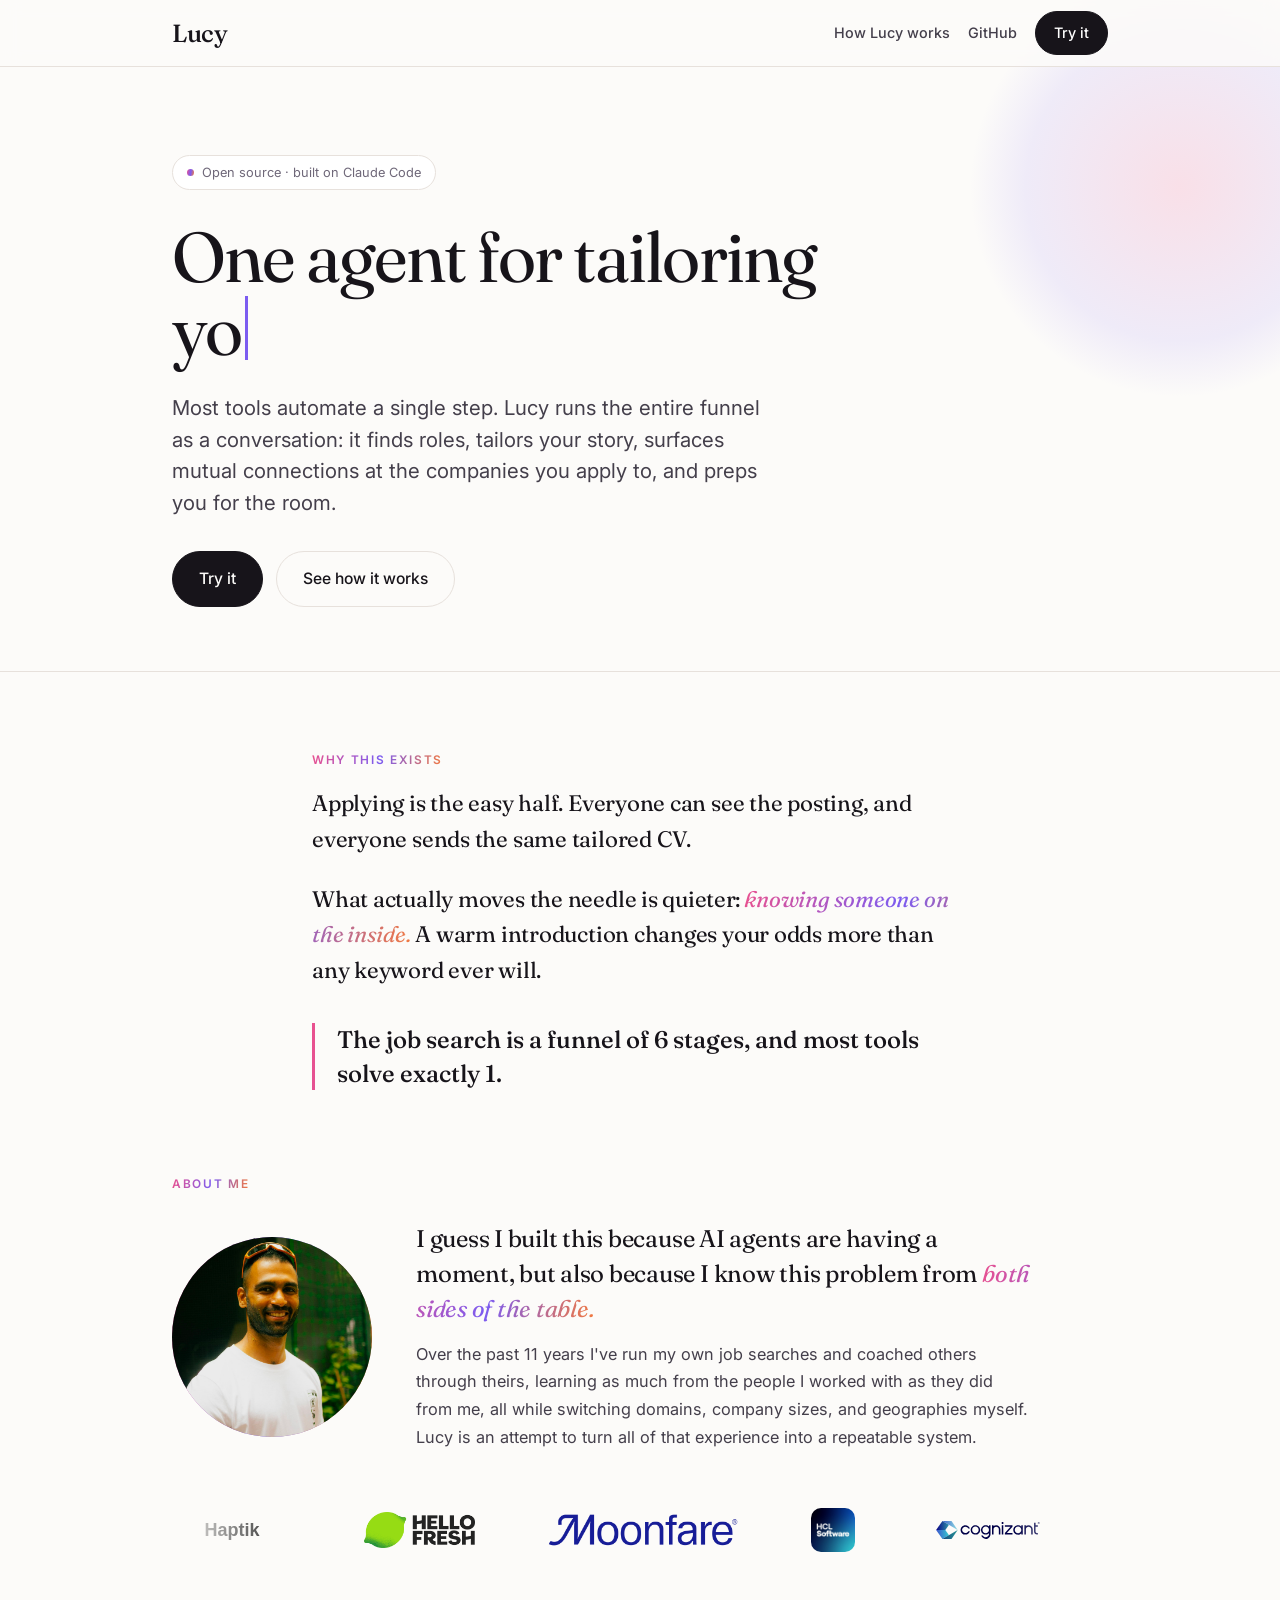
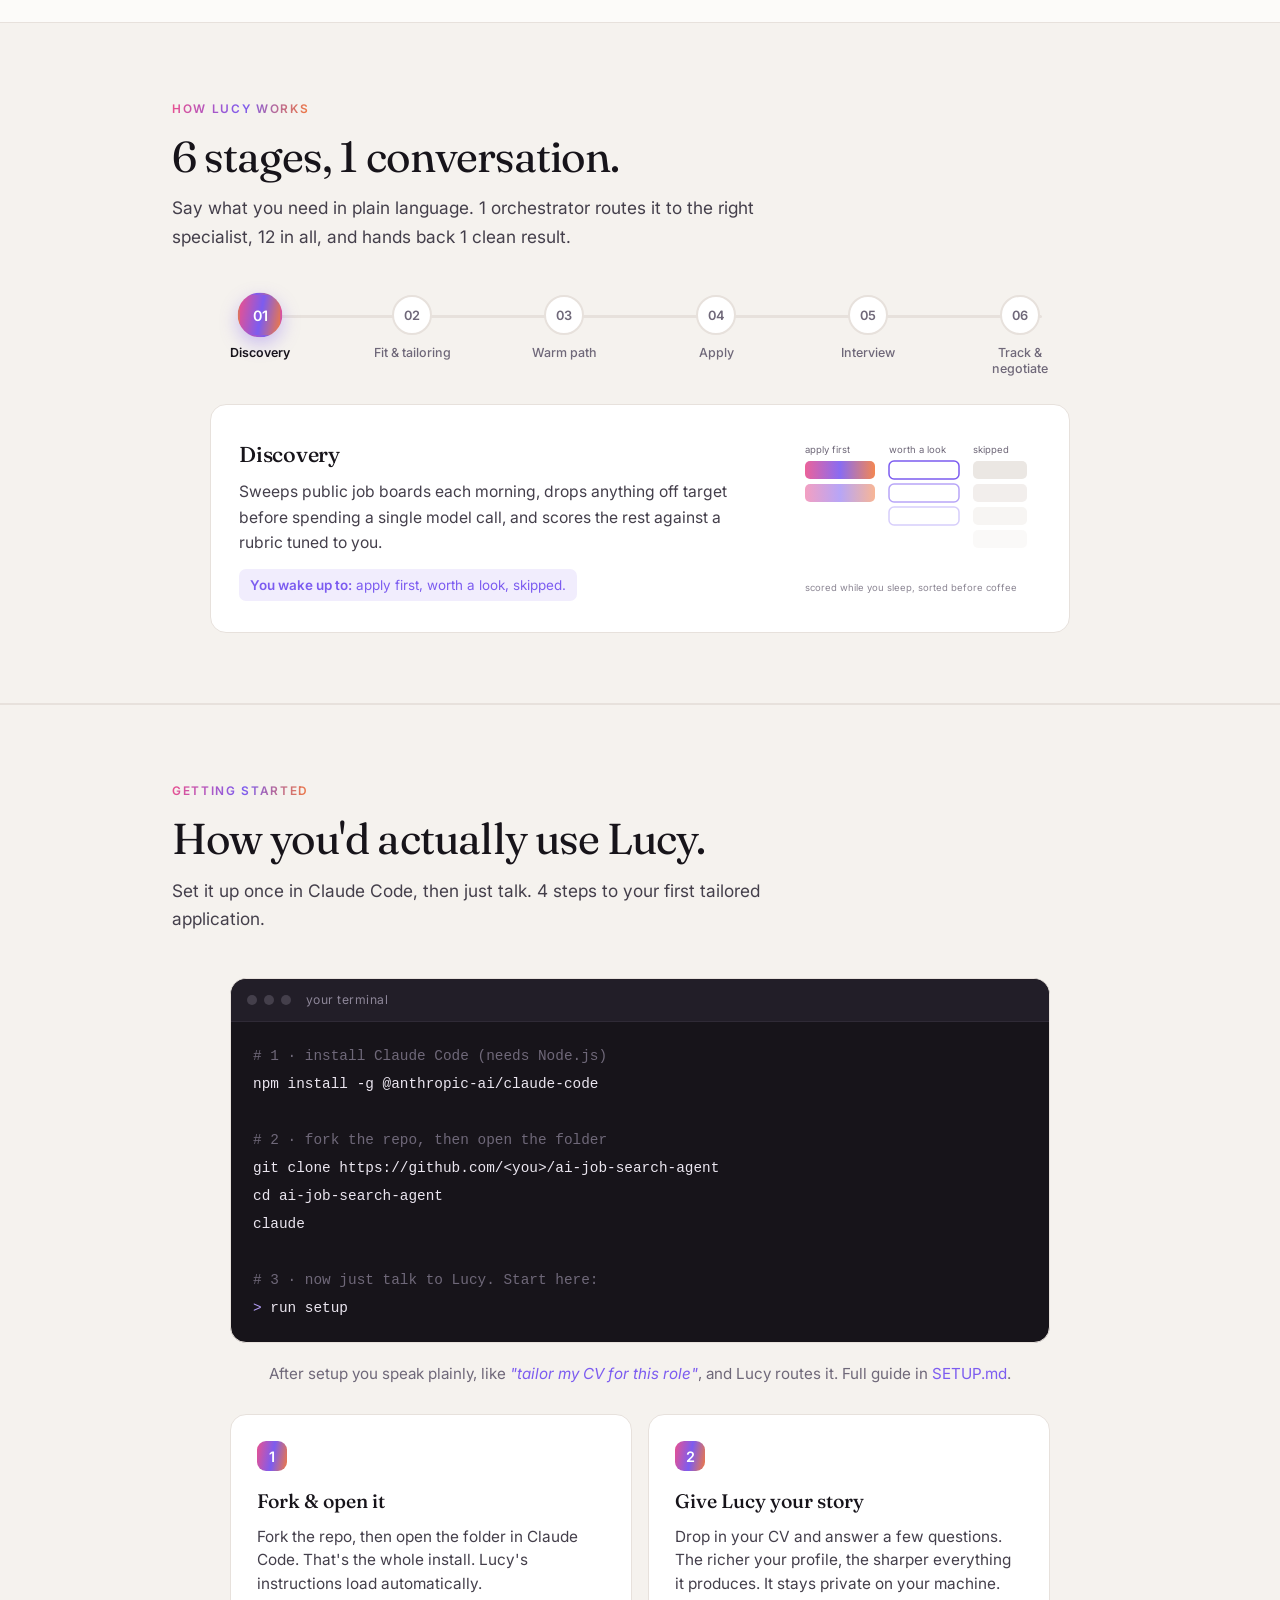
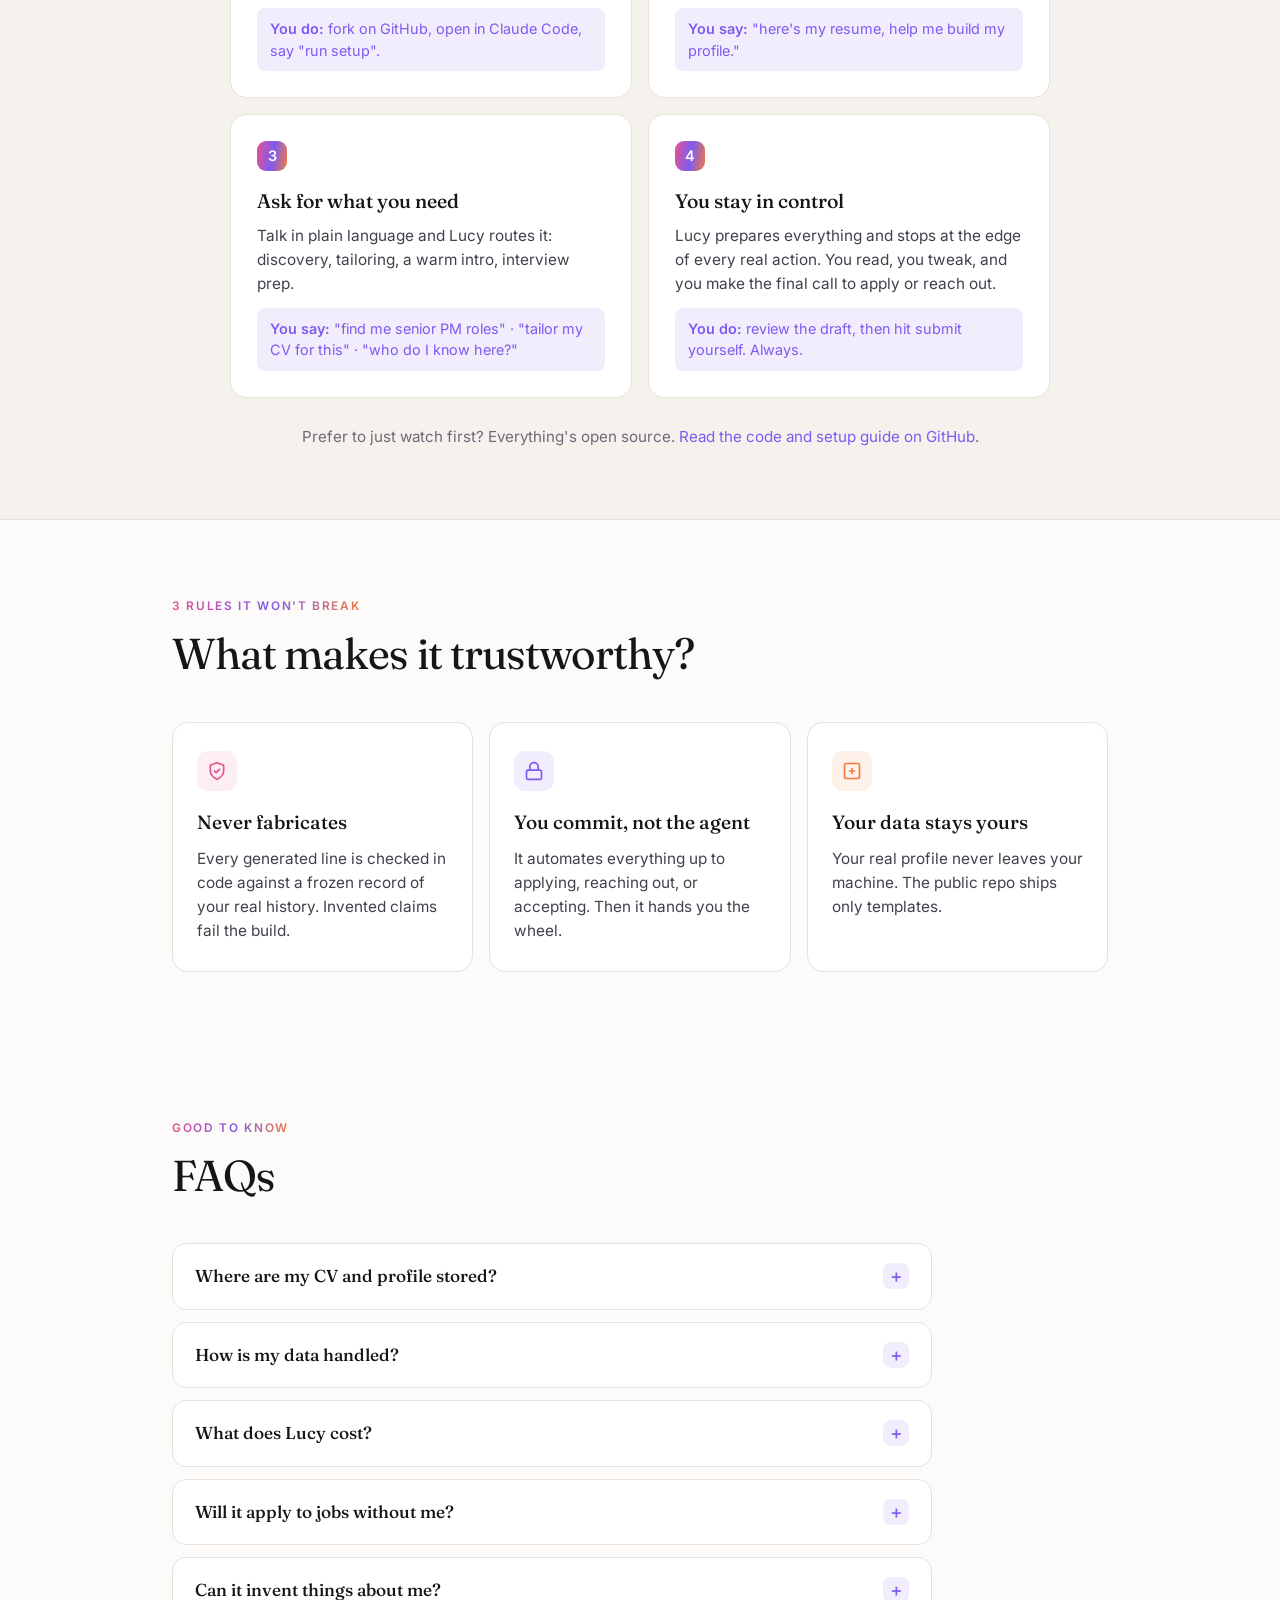
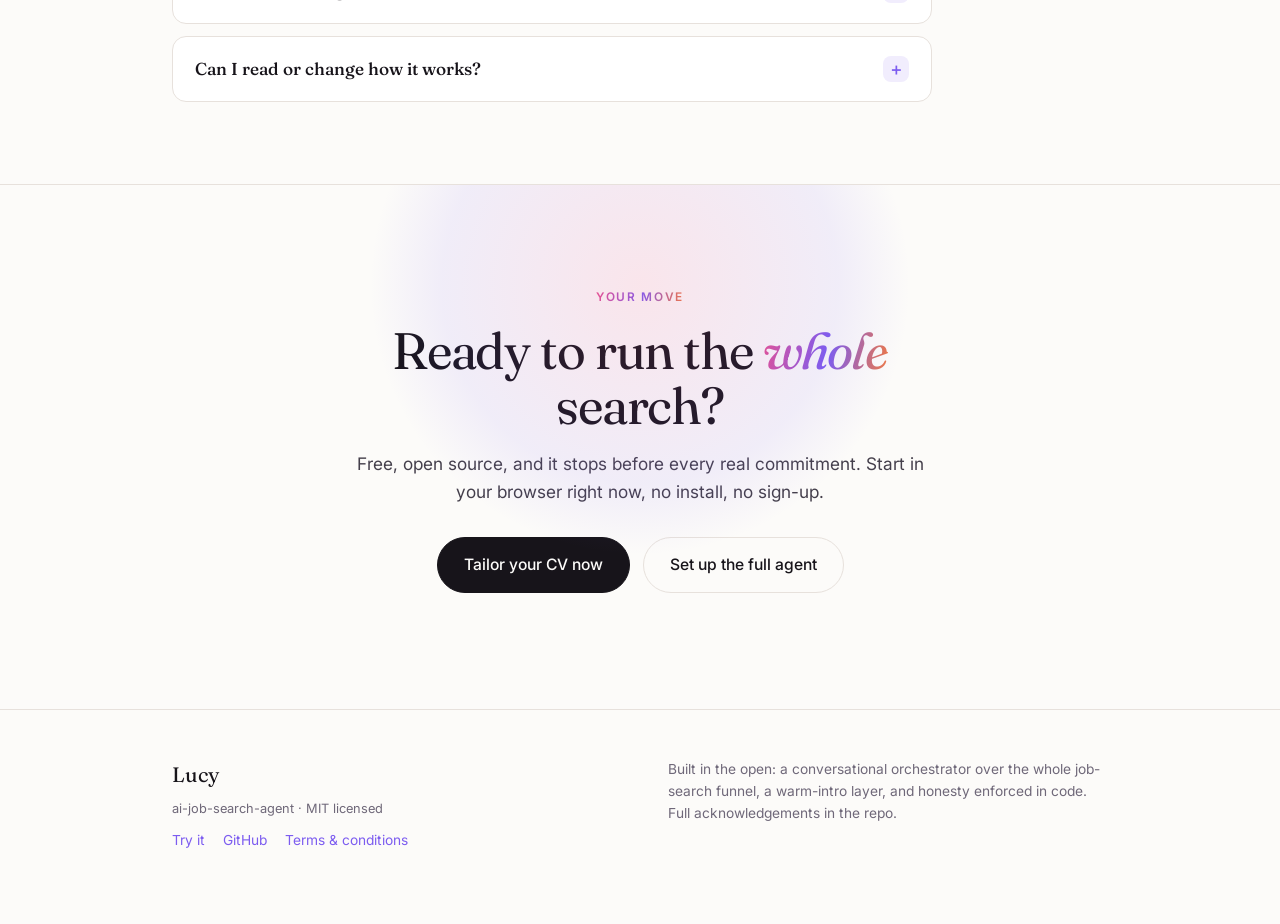
==== docs/index.html @ 9d9324e3 "landing page: stage diagrams, closing CTA, tighter copy Inspired by the numbered pictorial panels on" ====
<!DOCTYPE html>
<html lang="en">
<head>
<meta charset="UTF-8">
<meta name="viewport" content="width=device-width, initial-scale=1.0">
<title>Lucy: one agent for the whole job search</title>
<meta name="description" content="Lucy is a conversational multi-agent system that runs the entire job-search funnel: discovery, tailoring, mutual connections, interview prep. Built on Claude Code, open source.">
<meta property="og:title" content="Lucy: one agent for the whole job search">
<meta property="og:description" content="A conversational agent that runs the entire job-search funnel. Open source, built on Claude Code.">
<meta property="og:type" content="website">
<link rel="preconnect" href="https://fonts.googleapis.com">
<link rel="preconnect" href="https://fonts.gstatic.com" crossorigin>
<link href="https://fonts.googleapis.com/css2?family=Fraunces:opsz,wght@9..144,400;9..144,500&family=Inter:wght@400;500;600&display=swap" rel="stylesheet">
<style>
  :root{
    --ink:#17141a; --ink-2:#443f4b; --ink-3:#6f6879;
    --paper:#fcfbf9; --paper-2:#f5f2ee; --line:#e7e1dc;
    --pink:#e9518f; --violet:#7c5cf0; --orange:#f2793f; --sky:#4fb8e8;
    --grad:linear-gradient(100deg,#e9518f 0%,#7c5cf0 52%,#f2793f 100%);
    --violet-soft:#f1edfd; --pink-soft:#fdeef4;
    --display:'Fraunces',Georgia,serif; --sans:'Inter',system-ui,-apple-system,sans-serif;
  }
  *{box-sizing:border-box;margin:0;padding:0}
  html{scroll-behavior:smooth}
  @media (prefers-reduced-motion:reduce){html{scroll-behavior:auto}*:not(.marq-track){animation:none!important;transition:none!important}}
  body{background:var(--paper);color:var(--ink);font-family:var(--sans);
    font-size:17px;line-height:1.65;-webkit-font-smoothing:antialiased;overflow-x:hidden}
  .wrap{max-width:1000px;margin:0 auto;padding:0 32px}
  @media(max-width:640px){.wrap{padding:0 22px}body{font-size:16px}}
  a{color:var(--violet);text-decoration:none}
  a:hover{text-decoration:underline}
  .eyebrow{font-family:var(--sans);font-size:.74rem;font-weight:600;letter-spacing:.14em;
    text-transform:uppercase;background:var(--grad);-webkit-background-clip:text;
    background-clip:text;color:transparent}

  nav{position:sticky;top:0;z-index:50;background:rgba(252,251,249,.85);
    backdrop-filter:blur(10px);border-bottom:1px solid var(--line)}
  nav .wrap{display:flex;align-items:center;justify-content:space-between;height:66px}
  .logo{font-family:var(--display);font-size:1.55rem;font-weight:500;color:var(--ink);
    letter-spacing:-.015em}
  .logo:hover{text-decoration:none}
  .nav-links{display:flex;align-items:center;gap:18px}
  .nav-link{font-size:.9rem;font-weight:500;color:var(--ink-2)}
  .nav-cta{font-family:var(--sans);font-size:.9rem;font-weight:500;padding:9px 18px;
    border-radius:999px;color:#fff;background:var(--ink);border:1px solid var(--ink);transition:.15s}
  .nav-cta:hover{text-decoration:none;transform:translateY(-1px);box-shadow:0 4px 14px rgba(124,92,240,.25)}
  @media(max-width:560px){.nav-link{display:none}}

  .hero{padding:88px 0 64px;position:relative;border-bottom:1px solid var(--line)}
  @media(max-width:640px){.hero{padding:52px 0 44px}}
  .hero::before{content:'';position:absolute;top:-160px;right:-180px;width:560px;height:560px;
    border-radius:50%;pointer-events:none;
    background:radial-gradient(closest-side,rgba(233,81,143,.16),rgba(124,92,240,.10) 55%,transparent 75%)}
  .tag{display:inline-flex;align-items:center;gap:8px;font-size:.8rem;color:var(--ink-3);
    border:1px solid var(--line);border-radius:999px;padding:6px 14px;background:#fff;margin-bottom:30px}
  .tag .d{width:7px;height:7px;border-radius:50%;background:var(--grad)}
  h1{font-family:var(--display);font-weight:400;font-size:clamp(2.5rem,6.5vw,4.4rem);
    line-height:1.04;letter-spacing:-.025em;margin-bottom:24px;max-width:16ch;min-height:2.1em}
  h1 em{font-style:italic;background:var(--grad);-webkit-background-clip:text;
    background-clip:text;color:transparent}
  .tw-caret{display:inline-block;width:3px;height:.9em;background:var(--violet);
    margin-left:4px;vertical-align:-.06em;animation:twblink 1s steps(1) infinite}
  @keyframes twblink{50%{opacity:0}}
  .sub{font-size:clamp(1.05rem,2.2vw,1.28rem);color:var(--ink-2);max-width:600px;
    line-height:1.55;margin-bottom:32px}
  .row{display:flex;gap:13px;flex-wrap:wrap}
  .btn{font-family:var(--sans);font-weight:500;font-size:.98rem;padding:14px 26px;
    border-radius:999px;border:1px solid var(--ink);background:var(--ink);color:var(--paper);
    transition:.15s;display:inline-flex;align-items:center;gap:8px}
  .btn:hover{text-decoration:none;transform:translateY(-1px);box-shadow:0 6px 18px rgba(124,92,240,.28)}
  .btn.ghost{background:transparent;color:var(--ink);border-color:var(--line)}
  .btn.ghost:hover{border-color:var(--ink);box-shadow:none;transform:translateY(-1px)}

  .story{padding:72px 0 8px}
  .story .wrap{max-width:720px}
  .story p{font-size:clamp(1.15rem,2.4vw,1.4rem);line-height:1.6;color:var(--ink);
    margin-bottom:1.5rem;font-family:var(--display);font-weight:400;letter-spacing:-.01em}
  .story .turn{font-style:italic;background:var(--grad);-webkit-background-clip:text;
    background-clip:text;color:transparent}
  .pull{border-left:3px solid transparent;border-image:var(--grad) 1;padding-left:22px;margin:34px 0 0}
  .pull span{font-family:var(--display);font-size:1.5rem;line-height:1.4;color:var(--ink);font-weight:500}

  section{padding:70px 0}
  .head{max-width:640px;margin-bottom:44px}
  .head h2{font-family:var(--display);font-weight:400;font-size:clamp(1.9rem,4.2vw,2.7rem);
    letter-spacing:-.022em;line-height:1.1;margin:12px 0 14px}
  .head p{color:var(--ink-2);font-size:1.08rem}

  /* about me */
  .whoami{display:grid;grid-template-columns:200px 1fr;gap:44px;align-items:center;max-width:860px}
  @media(max-width:640px){.whoami{grid-template-columns:1fr;gap:26px;text-align:left}}
  .pfp{position:relative;width:200px;height:200px;border-radius:50%;padding:5px;
    background:var(--grad)}
  @media(max-width:640px){.pfp{width:150px;height:150px;margin:0 auto}}
  .pfp .disc{position:absolute;inset:5px;border-radius:50%;overflow:hidden;
    background:radial-gradient(120% 120% at 30% 20%,#f9d8e7,#d6c8fb 55%,#fbd9c4)}
  .pfp img{position:absolute;inset:0;width:100%;height:100%;object-fit:cover;border-radius:50%}
  .whoami .lead{font-family:var(--display);font-weight:400;font-size:clamp(1.2rem,2.5vw,1.5rem);
    line-height:1.45;letter-spacing:-.01em;color:var(--ink);margin-bottom:14px}
  .whoami .lead em{font-style:italic;background:var(--grad);-webkit-background-clip:text;
    background-clip:text;color:transparent}
  .whoami .body{font-size:1.02rem;color:var(--ink-2);line-height:1.7}

  .marq{overflow:hidden;margin-top:56px;
    -webkit-mask-image:linear-gradient(90deg,transparent,#000 10%,#000 90%,transparent);
    mask-image:linear-gradient(90deg,transparent,#000 10%,#000 90%,transparent)}
  .marq-track{display:flex;align-items:center;gap:72px;width:max-content;
    animation:marq 36s linear infinite;padding-right:72px}
  .marq:hover .marq-track{animation-play-state:paused}
  .marq img{height:36px;width:auto}
  .marq img.sq{height:44px;border-radius:10px}
  @keyframes marq{to{transform:translateX(-50%)}}

  .funnel{background:var(--paper-2);border-top:1px solid var(--line);border-bottom:1px solid var(--line)}
  /* animated 6-stage funnel */
  .fseq{max-width:860px;margin:0 auto}
  .frail{position:relative;display:flex;justify-content:space-between;align-items:flex-start;
    margin:8px 4px 28px}
  .frail::before{content:'';position:absolute;left:24px;right:24px;top:20px;height:3px;
    background:var(--line);border-radius:99px}
  .fprog{position:absolute;left:24px;top:20px;height:3px;max-width:calc(100% - 48px);
    background:var(--grad);border-radius:99px;width:0;transition:width .5s ease}
  .fnode{position:relative;z-index:1;background:none;border:0;cursor:pointer;padding:0;
    display:flex;flex-direction:column;align-items:center;gap:10px;font-family:var(--sans);width:92px}
  .fnode .fdot{width:40px;height:40px;border-radius:50%;background:#fff;border:2px solid var(--line);
    color:var(--ink-3);font-weight:600;font-size:.8rem;display:flex;align-items:center;
    justify-content:center;transition:.25s}
  .fnode.past .fdot{border-color:transparent;color:var(--violet);
    background:linear-gradient(#fff,#fff) padding-box,var(--grad) border-box}
  .fnode.on .fdot{background:var(--grad);border-color:transparent;color:#fff;
    transform:scale(1.12);box-shadow:0 6px 16px rgba(124,92,240,.35)}
  .fnode .flab{font-size:.78rem;font-weight:500;color:var(--ink-3);line-height:1.25}
  .fnode.on .flab{color:var(--ink);font-weight:600}
  @media(max-width:680px){
    .fnode{width:auto}
    .fnode .flab{display:none}
    .fnode .fdot{width:34px;height:34px;font-size:.74rem}
    .frail::before{left:17px;right:17px;top:17px}
    .fprog{left:17px;top:17px;max-width:calc(100% - 34px)}}
  .fpanel{background:#fff;border:1px solid var(--line);border-radius:16px;padding:26px 28px;
    margin-bottom:12px}
  .js .fpanel{display:none;margin-bottom:0}
  .js .fpanel.on{display:block;animation:fadeUp .35s ease}
  @keyframes fadeUp{from{opacity:0;transform:translateY(8px)}to{opacity:1;transform:none}}
  .fpanel h3{font-family:var(--display);font-weight:500;font-size:1.35rem;letter-spacing:-.01em;
    margin-bottom:7px}
  .fpanel p{font-size:.98rem;color:var(--ink-2);line-height:1.6;max-width:62ch}
  .fpanel .say{display:inline-block;margin-top:14px;font-size:.84rem;color:var(--violet);
    background:var(--violet-soft);border-radius:7px;padding:5px 11px}
  .fpanel .say b{font-weight:600}
  .flag{display:inline-block;font-size:.66rem;font-weight:600;letter-spacing:.1em;text-transform:uppercase;
    color:var(--pink);border:1px solid var(--pink);border-radius:6px;padding:2px 8px;margin-bottom:9px}
  @media(max-width:640px){.fpanel{padding:20px 22px}}
  .fgrid{display:grid;grid-template-columns:1fr 250px;gap:28px;align-items:center}
  .fviz{width:250px;height:175px;flex:none}
  .fviz text{font-family:var(--sans);font-size:9.5px;fill:var(--ink-3)}
  @media(max-width:680px){.fgrid{grid-template-columns:1fr}.fviz{display:none}}

  /* closing CTA */
  .cta-end{position:relative;padding:96px 0;text-align:center;border-top:1px solid var(--line);
    overflow:hidden}
  .cta-end::before{content:'';position:absolute;left:50%;top:-260px;transform:translateX(-50%);
    width:720px;height:720px;border-radius:50%;pointer-events:none;
    background:radial-gradient(closest-side,rgba(233,81,143,.13),rgba(124,92,240,.09) 55%,transparent 75%)}
  .cta-end h2{font-family:var(--display);font-weight:400;font-size:clamp(2rem,5vw,3.2rem);
    letter-spacing:-.022em;line-height:1.08;margin:14px auto 16px;max-width:18ch}
  .cta-end h2 em{font-style:italic;background:var(--grad);-webkit-background-clip:text;
    background-clip:text;color:transparent}
  .cta-end p{color:var(--ink-2);font-size:1.08rem;max-width:52ch;margin:0 auto}
  .cta-end .row{justify-content:center;margin-top:30px}
  @media(max-width:640px){.cta-end{padding:64px 0}}

  .grid3{display:grid;grid-template-columns:repeat(3,1fr);gap:16px}
  @media(max-width:760px){.grid3{grid-template-columns:1fr}}
  .card{border:1px solid var(--line);border-radius:16px;padding:28px 24px;background:#fff}
  .card .ico{width:40px;height:40px;border-radius:11px;display:flex;align-items:center;
    justify-content:center;margin-bottom:16px}
  .card:nth-child(1) .ico{background:var(--pink-soft);color:var(--pink)}
  .card:nth-child(2) .ico{background:var(--violet-soft);color:var(--violet)}
  .card:nth-child(3) .ico{background:#fdf1e9;color:var(--orange)}
  .card h4{font-family:var(--display);font-weight:500;font-size:1.2rem;margin-bottom:9px}
  .card p{font-size:.96rem;color:var(--ink-2);line-height:1.55}

  /* getting started */
  .start{background:var(--paper-2);border-top:1px solid var(--line);border-bottom:1px solid var(--line)}
  .steps{display:grid;grid-template-columns:repeat(2,1fr);gap:16px;max-width:820px;margin:0 auto}
  @media(max-width:720px){.steps{grid-template-columns:1fr}}
  .step{background:#fff;border:1px solid var(--line);border-radius:16px;padding:26px 26px}
  .step .sn{display:inline-flex;align-items:center;justify-content:center;width:30px;height:30px;
    border-radius:9px;background:var(--grad);color:#fff;font-family:var(--sans);font-weight:600;
    font-size:.9rem;margin-bottom:14px}
  .step h4{font-family:var(--display);font-weight:500;font-size:1.22rem;margin-bottom:7px}
  .step p{font-size:.96rem;color:var(--ink-2);line-height:1.55}
  .step .ex{display:block;margin-top:12px;font-size:.9rem;color:var(--violet);
    background:var(--violet-soft);border-radius:8px;padding:10px 13px;line-height:1.5}
  .step .ex b{font-weight:600}
  .start-note{max-width:820px;margin:26px auto 0;text-align:center;font-size:.95rem;color:var(--ink-3)}
  .quickstart{max-width:820px;margin:0 auto 18px;border:1px solid var(--line);border-radius:16px;
    overflow:hidden;background:#17141a}
  .qs-bar{display:flex;align-items:center;gap:7px;padding:11px 16px;background:#221e28;
    border-bottom:1px solid #2f2a36}
  .qs-dot{width:10px;height:10px;border-radius:50%;background:#443f4b}
  .qs-label{margin-left:8px;font-size:.76rem;color:#8d8698;letter-spacing:.04em}
  .quickstart pre{margin:0;padding:20px 22px;overflow-x:auto}
  .quickstart code{font-family:ui-monospace,'SF Mono',Menlo,monospace;font-size:.9rem;
    line-height:1.7;color:#ebe6f0;white-space:pre}
  .quickstart .c{color:#6f6879}
  .quickstart .p{color:#b39df5}
  .qs-note{max-width:820px;margin:0 auto 28px;text-align:center;font-size:.95rem;color:var(--ink-3)}
  .qs-note em{color:var(--violet);font-style:italic}

  /* faq */
  .faq-list{max-width:760px}
  .faq{border:1px solid var(--line);border-radius:14px;background:#fff;margin-bottom:12px;
    padding:0 22px}
  .faq summary{cursor:pointer;list-style:none;display:flex;justify-content:space-between;
    align-items:center;gap:16px;padding:18px 0;font-family:var(--display);font-weight:500;
    font-size:1.08rem;color:var(--ink)}
  .faq summary::-webkit-details-marker{display:none}
  .faq summary .plus{flex:0 0 auto;width:26px;height:26px;border-radius:8px;background:var(--violet-soft);
    color:var(--violet);display:flex;align-items:center;justify-content:center;font-weight:600;
    font-size:1rem;transition:.15s}
  .faq[open] summary .plus{transform:rotate(45deg)}
  .faq .a{padding:0 0 18px;font-size:.96rem;color:var(--ink-2);line-height:1.65;max-width:62ch}

  footer{border-top:1px solid var(--line);padding:48px 0 72px;margin-top:20px}
  footer .wrap{display:flex;justify-content:space-between;gap:24px;flex-wrap:wrap;align-items:flex-start}
  footer .credits{font-size:.86rem;color:var(--ink-3);max-width:440px;line-height:1.6}
  footer .foot-logo{font-family:var(--display);font-size:1.3rem;margin-bottom:6px}
  footer .lic{font-size:.8rem;color:var(--ink-3)}
  footer .foot-links{display:flex;gap:18px;margin-top:10px;font-size:.86rem}
</style>
</head>
<body>

<nav>
  <div class="wrap">
    <a class="logo" href="#top">Lucy</a>
    <div class="nav-links">
      <a class="nav-link" href="#how">How Lucy works</a>
      <a class="nav-link" href="https://github.com/HimadriTrying/ai-job-search-agent" target="_blank" rel="noopener">GitHub</a>
      <a class="nav-cta" href="try.html">Try it</a>
    </div>
  </div>
</nav>

<header class="hero" id="top">
  <div class="wrap">
    <div class="tag"><span class="d"></span> Open source · built on Claude Code</div>
    <h1 id="hero-h1">One agent for <span class="tw-wrap">the <em>whole</em> job search.</span></h1>
    <p class="sub">Most tools automate a single step. Lucy runs the entire funnel as a conversation:
      it finds roles, tailors your story, surfaces mutual connections at the companies you apply to,
      and preps you for the room.</p>
    <div class="row">
      <a class="btn" href="try.html">Try it</a>
      <a class="btn ghost" href="#how">See how it works</a>
    </div>
  </div>
</header>

<div class="story">
  <div class="wrap">
    <span class="eyebrow">Why this exists</span>
    <p style="margin-top:14px">Applying is the easy half. Everyone can see the posting, and everyone sends the same tailored CV.</p>
    <p>What actually moves the needle is quieter: <span class="turn">knowing someone on the inside.</span>
      A warm introduction changes your odds more than any keyword ever will.</p>
    <div class="pull"><span>The job search is a funnel of 6 stages, and most tools solve exactly 1.</span></div>
  </div>
</div>

<section class="cred">
  <div class="wrap">
    <span class="eyebrow">About me</span>
    <div class="whoami" style="margin-top:26px">
      <div class="pfp">
        <div class="disc"></div>
        <img src="assets/profile.jpg" alt="Portrait of Lucy's builder" onerror="this.remove()">
      </div>
      <div>
        <p class="lead">I guess I built this because AI agents are having a moment, but also because
          I know this problem from <em>both sides of the table.</em></p>
        <p class="body">Over the past 11 years I've run my own job searches and coached others
          through theirs, learning as much from the people I worked with as they did from me, all
          while switching domains, company sizes, and geographies myself. Lucy is an attempt to turn
          all of that experience into a repeatable system.</p>
      </div>
    </div>
    <div class="marq">
      <div class="marq-track">
        <img src="assets/logos/haptik.svg" alt="Haptik">
        <img src="assets/logos/hellofresh.png" alt="HelloFresh">
        <img src="assets/logos/moonfare.png" alt="Moonfare">
        <img class="sq" src="assets/logos/hcl-software.jpeg" alt="HCL Software">
        <img src="assets/logos/cognizant.svg" alt="Cognizant">
        <img src="assets/logos/product-led-alliance.png" alt="Product-Led Alliance">
        <img src="assets/logos/esmt.svg" alt="ESMT Berlin">
        <img src="assets/logos/femme-palette.png" alt="Femme Palette">
        <img src="assets/logos/pragmatic-leaders.png" alt="Pragmatic Leaders">
        <img class="sq" src="assets/logos/bpm.jpeg" alt="bpm">
        <img class="dup" src="assets/logos/haptik.svg" alt="">
        <img class="dup" src="assets/logos/hellofresh.png" alt="">
        <img class="dup" src="assets/logos/moonfare.png" alt="">
        <img class="dup sq" src="assets/logos/hcl-software.jpeg" alt="">
        <img class="dup" src="assets/logos/cognizant.svg" alt="">
        <img class="dup" src="assets/logos/product-led-alliance.png" alt="">
        <img class="dup" src="assets/logos/esmt.svg" alt="">
        <img class="dup" src="assets/logos/femme-palette.png" alt="">
        <img class="dup" src="assets/logos/pragmatic-leaders.png" alt="">
        <img class="dup sq" src="assets/logos/bpm.jpeg" alt="">
      </div>
    </div>
  </div>
</section>

<section class="funnel" id="how">
  <div class="wrap">
    <div class="head">
      <span class="eyebrow">How Lucy works</span>
      <h2>6 stages, 1 conversation.</h2>
      <p>Say what you need in plain language. 1 orchestrator routes it to the right specialist,
        12 in all, and hands back 1 clean result.</p>
    </div>
    <div class="fseq">
      <div class="frail" role="tablist" aria-label="The 6 stages">
        <div class="fprog"></div>
        <button class="fnode" role="tab"><span class="fdot">01</span><span class="flab">Discovery</span></button>
        <button class="fnode" role="tab"><span class="fdot">02</span><span class="flab">Fit &amp; tailoring</span></button>
        <button class="fnode" role="tab"><span class="fdot">03</span><span class="flab">Warm path</span></button>
        <button class="fnode" role="tab"><span class="fdot">04</span><span class="flab">Apply</span></button>
        <button class="fnode" role="tab"><span class="fdot">05</span><span class="flab">Interview</span></button>
        <button class="fnode" role="tab"><span class="fdot">06</span><span class="flab">Track &amp; negotiate</span></button>
      </div>
      <div class="fpanel">
        <div class="fgrid">
          <div>
            <h3>Discovery</h3>
            <p>Sweeps public job boards each morning, drops anything off target before spending a single model call, and scores the rest against a rubric tuned to you.</p>
            <span class="say"><b>You wake up to:</b> apply first, worth a look, skipped.</span>
          </div>
          <svg class="fviz" viewBox="0 0 250 175" aria-hidden="true">
            <defs><linearGradient id="fg1" x1="0" y1="0" x2="1" y2="0">
              <stop offset="0" stop-color="#e9518f"/><stop offset=".5" stop-color="#7c5cf0"/><stop offset="1" stop-color="#f2793f"/>
            </linearGradient></defs>
            <text x="14" y="22">apply first</text>
            <rect x="14" y="30" width="70" height="18" rx="5" fill="url(#fg1)" opacity=".9"/>
            <rect x="14" y="53" width="70" height="18" rx="5" fill="url(#fg1)" opacity=".55"/>
            <text x="98" y="22">worth a look</text>
            <rect x="98" y="30" width="70" height="18" rx="5" fill="none" stroke="#7c5cf0" stroke-width="1.5"/>
            <rect x="98" y="53" width="70" height="18" rx="5" fill="none" stroke="#7c5cf0" stroke-width="1.5" opacity=".55"/>
            <rect x="98" y="76" width="70" height="18" rx="5" fill="none" stroke="#7c5cf0" stroke-width="1.5" opacity=".3"/>
            <text x="182" y="22">skipped</text>
            <rect x="182" y="30" width="54" height="18" rx="5" fill="#e7e1dc" opacity=".8"/>
            <rect x="182" y="53" width="54" height="18" rx="5" fill="#e7e1dc" opacity=".55"/>
            <rect x="182" y="76" width="54" height="18" rx="5" fill="#e7e1dc" opacity=".35"/>
            <rect x="182" y="99" width="54" height="18" rx="5" fill="#e7e1dc" opacity=".2"/>
            <text x="14" y="160" opacity=".8">scored while you sleep, sorted before coffee</text>
          </svg>
        </div>
      </div>
      <div class="fpanel">
        <div class="fgrid">
          <div>
            <h3>Fit &amp; tailoring</h3>
            <p>A drafter rewrites your CV and cover letter for the specific role. A second, fresh-eyed reviewer critiques it like a stranger would.</p>
            <span class="say"><b>You say:</b> tailor my CV for this one.</span>
          </div>
          <svg class="fviz" viewBox="0 0 250 175" aria-hidden="true">
            <rect x="18" y="30" width="76" height="100" rx="8" fill="#fff" stroke="#e7e1dc"/>
            <rect x="30" y="46" width="52" height="5" rx="2.5" fill="#e7e1dc"/>
            <rect x="30" y="58" width="44" height="5" rx="2.5" fill="#e7e1dc"/>
            <rect x="30" y="70" width="50" height="5" rx="2.5" fill="#e7e1dc"/>
            <rect x="30" y="82" width="38" height="5" rx="2.5" fill="#e7e1dc"/>
            <path d="M104 80h34" stroke="#7c5cf0" stroke-width="2" stroke-linecap="round"/>
            <path d="M132 74l8 6-8 6" fill="none" stroke="#7c5cf0" stroke-width="2" stroke-linecap="round" stroke-linejoin="round"/>
            <rect x="150" y="30" width="76" height="100" rx="8" fill="#fff" stroke="#7c5cf0" stroke-width="1.5"/>
            <rect x="162" y="46" width="52" height="5" rx="2.5" fill="#7c5cf0" opacity=".7"/>
            <rect x="162" y="58" width="40" height="5" rx="2.5" fill="#e9518f" opacity=".65"/>
            <rect x="162" y="70" width="50" height="5" rx="2.5" fill="#7c5cf0" opacity=".45"/>
            <rect x="162" y="82" width="34" height="5" rx="2.5" fill="#7c5cf0" opacity=".3"/>
            <circle cx="226" cy="130" r="14" fill="#7c5cf0"/>
            <path d="M219 130l5 5 9-9" fill="none" stroke="#fff" stroke-width="2.5" stroke-linecap="round" stroke-linejoin="round"/>
            <text x="18" y="160" opacity=".8">your CV, reshaped for the role, then reviewed</text>
          </svg>
        </div>
      </div>
      <div class="fpanel">
        <div class="fgrid">
          <div>
            <span class="flag">the part nobody else builds</span>
            <h3>The warm path in</h3>
            <p>Scans your own network for mutual connections at the company you're applying to, then drafts the introduction. A referral beats a perfect CV.</p>
            <span class="say"><b>You say:</b> who do I know at Stripe?</span>
          </div>
          <svg class="fviz" viewBox="0 0 250 175" aria-hidden="true">
            <defs><linearGradient id="fg3" x1="0" y1="0" x2="1" y2="0">
              <stop offset="0" stop-color="#e9518f"/><stop offset="1" stop-color="#7c5cf0"/>
            </linearGradient></defs>
            <path d="M42 92 C 80 30, 150 30, 196 76" fill="none" stroke="url(#fg3)" stroke-width="2.5" stroke-linecap="round"/>
            <path d="M42 92 L 196 92" stroke="#e7e1dc" stroke-width="2" stroke-dasharray="4 6" stroke-linecap="round"/>
            <circle cx="42" cy="92" r="15" fill="#e9518f"/>
            <text x="42" y="126" text-anchor="middle">you</text>
            <circle cx="119" cy="46" r="12" fill="#7c5cf0"/>
            <text x="119" y="26" text-anchor="middle">a mutual</text>
            <rect x="180" y="76" width="46" height="32" rx="9" fill="#fff" stroke="#7c5cf0" stroke-width="1.5"/>
            <text x="203" y="126" text-anchor="middle">company</text>
            <text x="120" y="112" text-anchor="middle" opacity=".8">cold</text>
            <text x="120" y="160" opacity=".8" text-anchor="middle">the warm route beats the cold one</text>
          </svg>
        </div>
      </div>
      <div class="fpanel">
        <div class="fgrid">
          <div>
            <h3>Apply, with your hand on it</h3>
            <p>Lucy fills the real application and stops at the submit line. It never sends anything without you. 2 locks, 1 deliberate human click.</p>
            <span class="say"><b>You do:</b> the final submit. Always.</span>
          </div>
          <svg class="fviz" viewBox="0 0 250 175" aria-hidden="true">
            <defs><linearGradient id="fg4" x1="0" y1="0" x2="1" y2="0">
              <stop offset="0" stop-color="#e9518f"/><stop offset="1" stop-color="#7c5cf0"/>
            </linearGradient></defs>
            <path d="M20 82 H 156" stroke="url(#fg4)" stroke-width="3" stroke-linecap="round"/>
            <path d="M156 82 H 230" stroke="#e7e1dc" stroke-width="3" stroke-linecap="round"/>
            <circle cx="36" cy="82" r="6" fill="#e9518f"/>
            <circle cx="82" cy="82" r="6" fill="#c65ac4"/>
            <circle cx="126" cy="82" r="6" fill="#7c5cf0"/>
            <text x="36" y="62" text-anchor="middle">form</text>
            <text x="82" y="62" text-anchor="middle">answers</text>
            <text x="126" y="62" text-anchor="middle">review</text>
            <rect x="146" y="66" width="32" height="32" rx="9" fill="#fff" stroke="#7c5cf0" stroke-width="1.8"/>
            <rect x="155" y="79" width="14" height="11" rx="2.5" fill="#7c5cf0"/>
            <path d="M157 79v-4a5 5 0 0 1 10 0v4" fill="none" stroke="#7c5cf0" stroke-width="1.8"/>
            <circle cx="210" cy="82" r="7" fill="none" stroke="#6f6879" stroke-width="1.6"/>
            <text x="210" y="62" text-anchor="middle">submit</text>
            <text x="163" y="120" text-anchor="middle">your click</text>
            <text x="125" y="160" text-anchor="middle" opacity=".8">automation ends where commitment begins</text>
          </svg>
        </div>
      </div>
      <div class="fpanel">
        <div class="fgrid">
          <div>
            <h3>Interview, from the other chair</h3>
            <p>The coach is fed the hiring side's own playbook: how interviewers score, structure loops, and read a JD. You walk in knowing what they're looking for.</p>
            <span class="say"><b>You say:</b> get me ready for Thursday.</span>
          </div>
          <svg class="fviz" viewBox="0 0 250 175" aria-hidden="true">
            <defs><linearGradient id="fg5" x1="0" y1="0" x2="1" y2="1">
              <stop offset="0" stop-color="#e9518f"/><stop offset="1" stop-color="#7c5cf0"/>
            </linearGradient></defs>
            <g stroke="#e7e1dc" fill="none">
              <polygon points="125,22 191,66 166,140 84,140 59,66"/>
              <polygon points="125,48 165,75 150,120 100,120 85,75" opacity=".7"/>
              <path d="M125 88V22 M125 88L191 66 M125 88L166 140 M125 88L84 140 M125 88L59 66"/>
            </g>
            <polygon points="125,34 178,70 152,126 96,118 78,72" fill="url(#fg5)" opacity=".22" stroke="url(#fg5)" stroke-width="2"/>
            <text x="125" y="14" text-anchor="middle">signal</text>
            <text x="210" y="66" text-anchor="middle">scope</text>
            <text x="182" y="154" text-anchor="middle">stories</text>
            <text x="68" y="154" text-anchor="middle">structure</text>
            <text x="38" y="66" text-anchor="middle">stakes</text>
          </svg>
        </div>
      </div>
      <div class="fpanel">
        <div class="fgrid">
          <div>
            <h3>Track &amp; negotiate</h3>
            <p>Every application, its stage, and when to follow up, kept as durable memory. When an offer lands, it helps you hold your ground on comp.</p>
            <span class="say"><b>You ask:</b> what should I chase this week?</span>
          </div>
          <svg class="fviz" viewBox="0 0 250 175" aria-hidden="true">
            <defs><linearGradient id="fg6" x1="0" y1="1" x2="0" y2="0">
              <stop offset="0" stop-color="#7c5cf0"/><stop offset="1" stop-color="#e9518f"/>
            </linearGradient></defs>
            <path d="M20 132 H 236" stroke="#e7e1dc" stroke-width="1.5"/>
            <rect x="28" y="52" width="34" height="80" rx="6" fill="url(#fg6)" opacity=".9"/>
            <rect x="80" y="76" width="34" height="56" rx="6" fill="url(#fg6)" opacity=".65"/>
            <rect x="132" y="94" width="34" height="38" rx="6" fill="url(#fg6)" opacity=".45"/>
            <rect x="184" y="108" width="34" height="24" rx="6" fill="url(#fg6)" opacity=".9" stroke="#e9518f" stroke-width="1.5"/>
            <text x="45" y="150" text-anchor="middle">applied</text>
            <text x="97" y="150" text-anchor="middle">screens</text>
            <text x="149" y="150" text-anchor="middle">interviews</text>
            <text x="201" y="150" text-anchor="middle">offers</text>
            <circle cx="97" cy="62" r="9" fill="none" stroke="#f2793f" stroke-width="1.8"/>
            <path d="M97 57v5l3.5 2.5" fill="none" stroke="#f2793f" stroke-width="1.8" stroke-linecap="round"/>
            <text x="118" y="52">follow up due</text>
          </svg>
        </div>
      </div>
    </div>
  </div>
</section>

<section class="start" id="start">
  <div class="wrap">
    <div class="head">
      <span class="eyebrow">Getting started</span>
      <h2>How you'd actually use Lucy.</h2>
      <p>Set it up once in Claude Code, then just talk. 4 steps to your first tailored application.</p>
    </div>
    <div class="quickstart">
      <div class="qs-bar"><span class="qs-dot"></span><span class="qs-dot"></span><span class="qs-dot"></span><span class="qs-label">your terminal</span></div>
      <pre><code><span class="c"># 1 · install Claude Code (needs Node.js)</span>
npm install -g @anthropic-ai/claude-code

<span class="c"># 2 · fork the repo, then open the folder</span>
git clone https://github.com/&lt;you&gt;/ai-job-search-agent
cd ai-job-search-agent
claude

<span class="c"># 3 · now just talk to Lucy. Start here:</span>
<span class="p">&gt;</span> run setup</code></pre>
    </div>
    <p class="qs-note">After setup you speak plainly, like <em>"tailor my CV for this role"</em>, and Lucy routes it. Full guide in <a href="https://github.com/HimadriTrying/ai-job-search-agent/blob/main/SETUP.md" target="_blank" rel="noopener">SETUP.md</a>.</p>
    <div class="steps">
      <div class="step">
        <span class="sn">1</span>
        <h4>Fork &amp; open it</h4>
        <p>Fork the repo, then open the folder in Claude Code. That's the whole install. Lucy's instructions load automatically.</p>
        <span class="ex"><b>You do:</b> fork on GitHub, open in Claude Code, say "run setup".</span>
      </div>
      <div class="step">
        <span class="sn">2</span>
        <h4>Give Lucy your story</h4>
        <p>Drop in your CV and answer a few questions. The richer your profile, the sharper everything it produces. It stays private on your machine.</p>
        <span class="ex"><b>You say:</b> "here's my resume, help me build my profile."</span>
      </div>
      <div class="step">
        <span class="sn">3</span>
        <h4>Ask for what you need</h4>
        <p>Talk in plain language and Lucy routes it: discovery, tailoring, a warm intro, interview prep.</p>
        <span class="ex"><b>You say:</b> "find me senior PM roles" · "tailor my CV for this" · "who do I know here?"</span>
      </div>
      <div class="step">
        <span class="sn">4</span>
        <h4>You stay in control</h4>
        <p>Lucy prepares everything and stops at the edge of every real action. You read, you tweak, and you make the final call to apply or reach out.</p>
        <span class="ex"><b>You do:</b> review the draft, then hit submit yourself. Always.</span>
      </div>
    </div>
    <p class="start-note">Prefer to just watch first? Everything's open source. <a href="https://github.com/HimadriTrying/ai-job-search-agent" target="_blank" rel="noopener">Read the code and setup guide on GitHub</a>.</p>
  </div>
</section>

<section>
  <div class="wrap">
    <div class="head">
      <span class="eyebrow">3 rules it won't break</span>
      <h2>What makes it trustworthy?</h2>
    </div>
    <div class="grid3">
      <div class="card">
        <div class="ico"><svg width="20" height="20" viewBox="0 0 24 24" fill="none" stroke="currentColor" stroke-width="2" stroke-linecap="round" stroke-linejoin="round"><path d="M12 22s8-4 8-10V5l-8-3-8 3v7c0 6 8 10 8 10z"/><path d="m9 12 2 2 4-4"/></svg></div>
        <h4>Never fabricates</h4>
        <p>Every generated line is checked in code against a frozen record of your real history. Invented claims fail the build.</p></div>
      <div class="card">
        <div class="ico"><svg width="20" height="20" viewBox="0 0 24 24" fill="none" stroke="currentColor" stroke-width="2" stroke-linecap="round" stroke-linejoin="round"><path d="M7 11V7a5 5 0 0 1 10 0v4"/><rect x="3" y="11" width="18" height="11" rx="2"/></svg></div>
        <h4>You commit, not the agent</h4>
        <p>It automates everything up to applying, reaching out, or accepting. Then it hands you the wheel.</p></div>
      <div class="card">
        <div class="ico"><svg width="20" height="20" viewBox="0 0 24 24" fill="none" stroke="currentColor" stroke-width="2" stroke-linecap="round" stroke-linejoin="round"><rect x="3" y="3" width="18" height="18" rx="2"/><path d="M9 12h6"/><path d="M12 9v6"/></svg></div>
        <h4>Your data stays yours</h4>
        <p>Your real profile never leaves your machine. The public repo ships only templates.</p></div>
    </div>
  </div>
</section>

<section id="faq">
  <div class="wrap">
    <div class="head">
      <span class="eyebrow">Good to know</span>
      <h2>FAQs</h2>
    </div>
    <div class="faq-list">
      <details class="faq">
        <summary>Where are my CV and profile stored?<span class="plus">＋</span></summary>
        <div class="a">On your machine. Lucy runs locally in Claude Code, and your real profile, work
          history, and application tracker are gitignored, so they never reach the public repo. The
          try page runs entirely in your browser and stores nothing.</div>
      </details>
      <details class="faq">
        <summary>How is my data handled?<span class="plus">＋</span></summary>
        <div class="a">There is no server of ours and no analytics on your documents. The only network
          call your data makes is to Anthropic's API using your own key or subscription, under
          Anthropic's terms. Your connections export, tracker, and profile are plain local files you
          own and can delete at any time.</div>
      </details>
      <details class="faq">
        <summary>What does Lucy cost?<span class="plus">＋</span></summary>
        <div class="a">Lucy is free and open source under the MIT license. You bring your own Claude
          access: a Claude subscription for interactive use, or an Anthropic API key if you want the
          scheduled morning sweeps. The only cost is your model usage.</div>
      </details>
      <details class="faq">
        <summary>Will it apply to jobs without me?<span class="plus">＋</span></summary>
        <div class="a">Never. Lucy stops at every point of commitment. Applications, outreach messages,
          and offer decisions always wait for your explicit go-ahead, behind 2 independent
          confirmation locks.</div>
      </details>
      <details class="faq">
        <summary>Can it invent things about me?<span class="plus">＋</span></summary>
        <div class="a">No. Every outbound document is checked in code against a frozen record of your
          real history before it can leave the system. An invented employer, credential, or metric
          fails loudly instead of shipping quietly.</div>
      </details>
      <details class="faq">
        <summary>Can I read or change how it works?<span class="plus">＋</span></summary>
        <div class="a">Yes. The whole system is open source on GitHub under the MIT license. Fork it,
          read every prompt and check, and adapt it to your own search.</div>
      </details>
    </div>
  </div>
</section>

<section class="cta-end">
  <div class="wrap">
    <span class="eyebrow">Your move</span>
    <h2>Ready to run the <em>whole</em> search?</h2>
    <p>Free, open source, and it stops before every real commitment. Start in your browser right now,
      no install, no sign-up.</p>
    <div class="row">
      <a class="btn" href="try.html">Tailor your CV now</a>
      <a class="btn ghost" href="https://github.com/HimadriTrying/ai-job-search-agent" target="_blank" rel="noopener">Set up the full agent</a>
    </div>
  </div>
</section>

<footer>
  <div class="wrap">
    <div>
      <div class="foot-logo">Lucy</div>
      <div class="lic">ai-job-search-agent · MIT licensed</div>
      <div class="foot-links">
        <a href="try.html">Try it</a>
        <a href="https://github.com/HimadriTrying/ai-job-search-agent" target="_blank" rel="noopener">GitHub</a>
        <a href="terms.html">Terms &amp; conditions</a>
      </div>
    </div>
    <p class="credits">Built in the open: a conversational orchestrator over the whole job-search funnel,
      a warm-intro layer, and honesty enforced in code. Full acknowledgements in the repo.</p>
  </div>
</footer>

<script>
  document.documentElement.classList.add('js');
  (function(){
    // typewriter headline: cycles use cases, lands on the full promise
    const wrap=document.querySelector('#hero-h1 .tw-wrap');
    const reduce=window.matchMedia('(prefers-reduced-motion: reduce)').matches;
    if(wrap&&!reduce){
      const finalHTML=wrap.innerHTML;
      const phrases=['applying.','tailoring your CV.','interview prep.','warm intros.'];
      const FINAL='the whole job search.';
      wrap.innerHTML='';
      const txt=document.createElement('span');
      const caret=document.createElement('span');caret.className='tw-caret';
      wrap.append(txt,caret);
      let p=0;
      function type(str,i,done){
        txt.textContent=str.slice(0,i);
        if(i<str.length)setTimeout(()=>type(str,i+1,done),55);else done();
      }
      function erase(done){
        const s=txt.textContent;
        if(s.length){txt.textContent=s.slice(0,-1);setTimeout(()=>erase(done),28)}else done();
      }
      function next(){
        if(p<phrases.length){
          type(phrases[p],0,()=>setTimeout(()=>erase(()=>{p++;next()}),1150));
        }else{
          type(FINAL,0,()=>{wrap.innerHTML=finalHTML;
            const c=document.createElement('span');c.className='tw-caret';wrap.append(c);
            setTimeout(()=>c.remove(),4000)});
        }
      }
      setTimeout(next,500);
    }
    const nodes=[...document.querySelectorAll('.fnode')];
    const panels=[...document.querySelectorAll('.fpanel')];
    const prog=document.querySelector('.fprog');
    let cur=0,timer=null;
    function go(n){
      cur=n;
      nodes.forEach((el,i)=>{
        el.classList.toggle('on',i===n);
        el.classList.toggle('past',i<n);
        el.setAttribute('aria-selected',i===n?'true':'false');
      });
      panels.forEach((el,i)=>el.classList.toggle('on',i===n));
      if(prog)prog.style.width=(n/(nodes.length-1)*100)+'%';
    }
    nodes.forEach((el,i)=>el.addEventListener('click',()=>{go(i);if(timer){clearInterval(timer);timer=null}}));
    go(0);
    if(!window.matchMedia('(prefers-reduced-motion: reduce)').matches){
      timer=setInterval(()=>go((cur+1)%nodes.length),3800);
    }
  })();
</script>
</body>
</html>
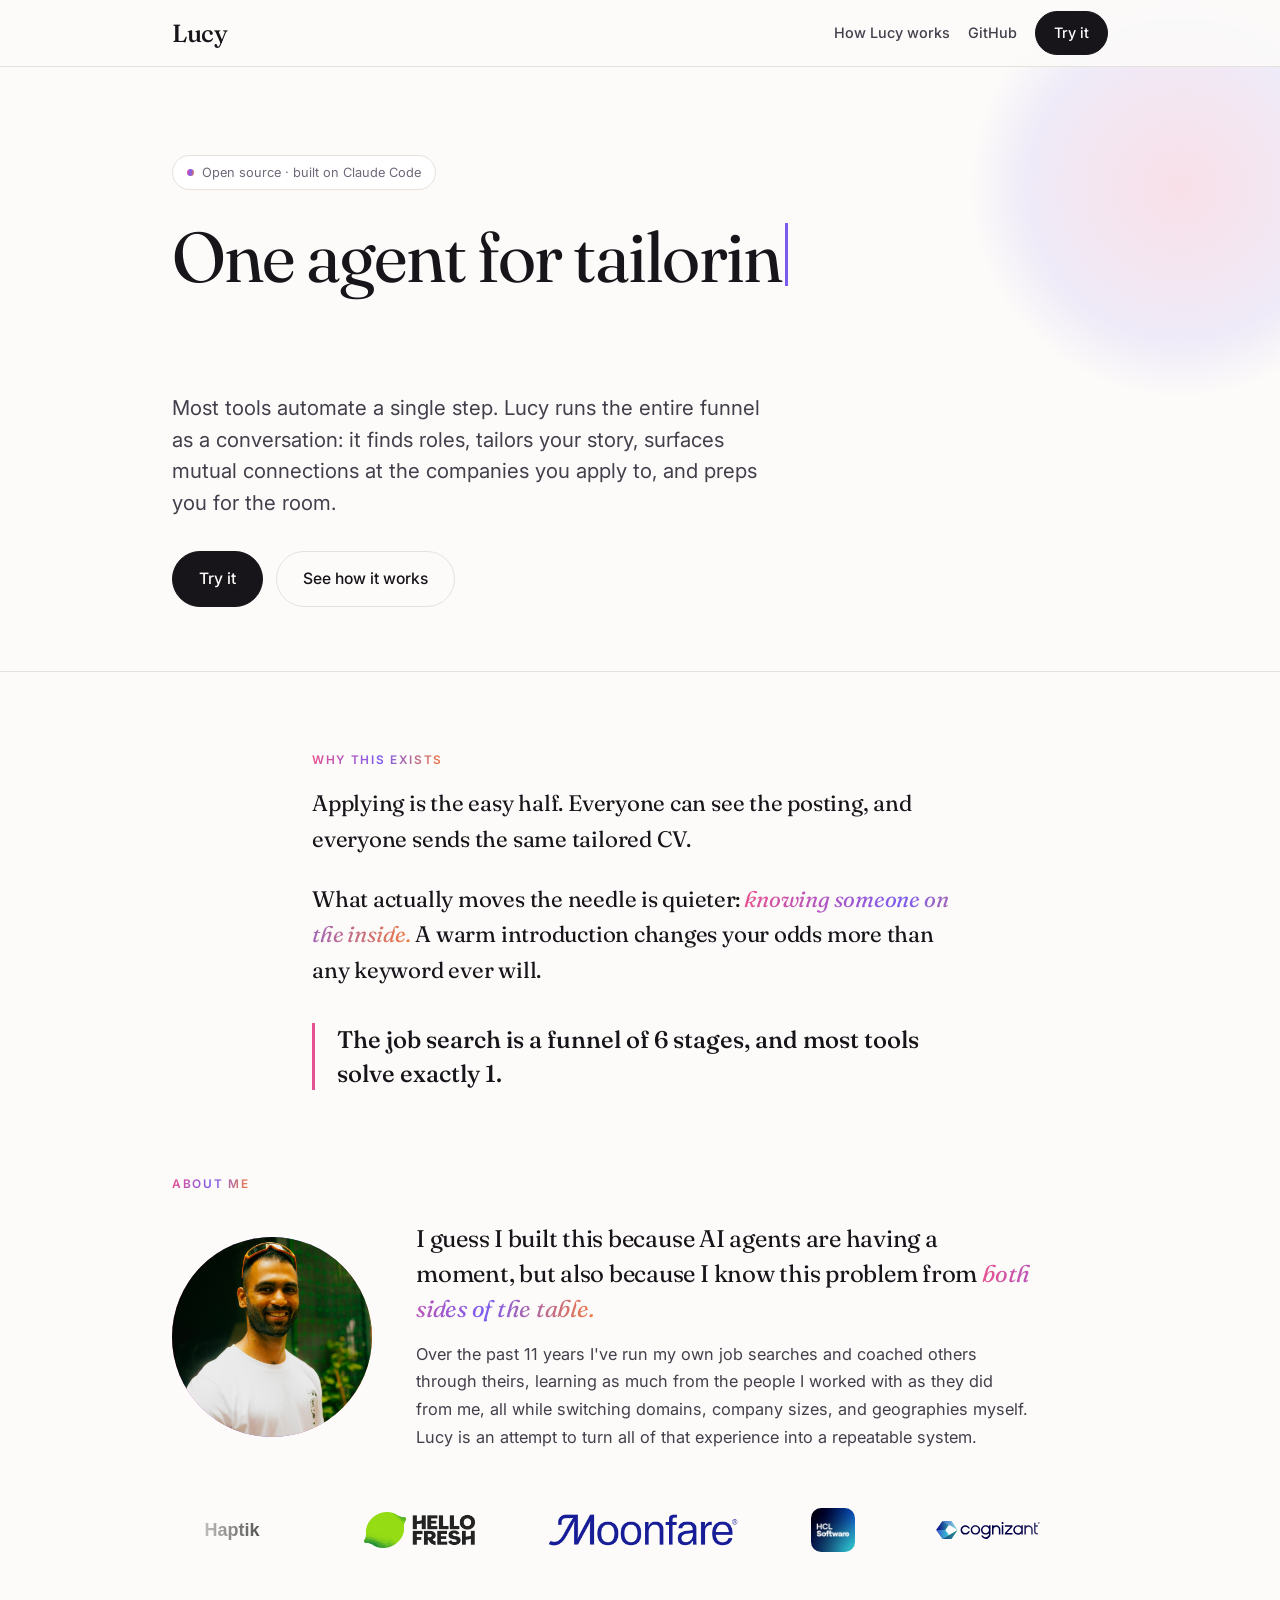
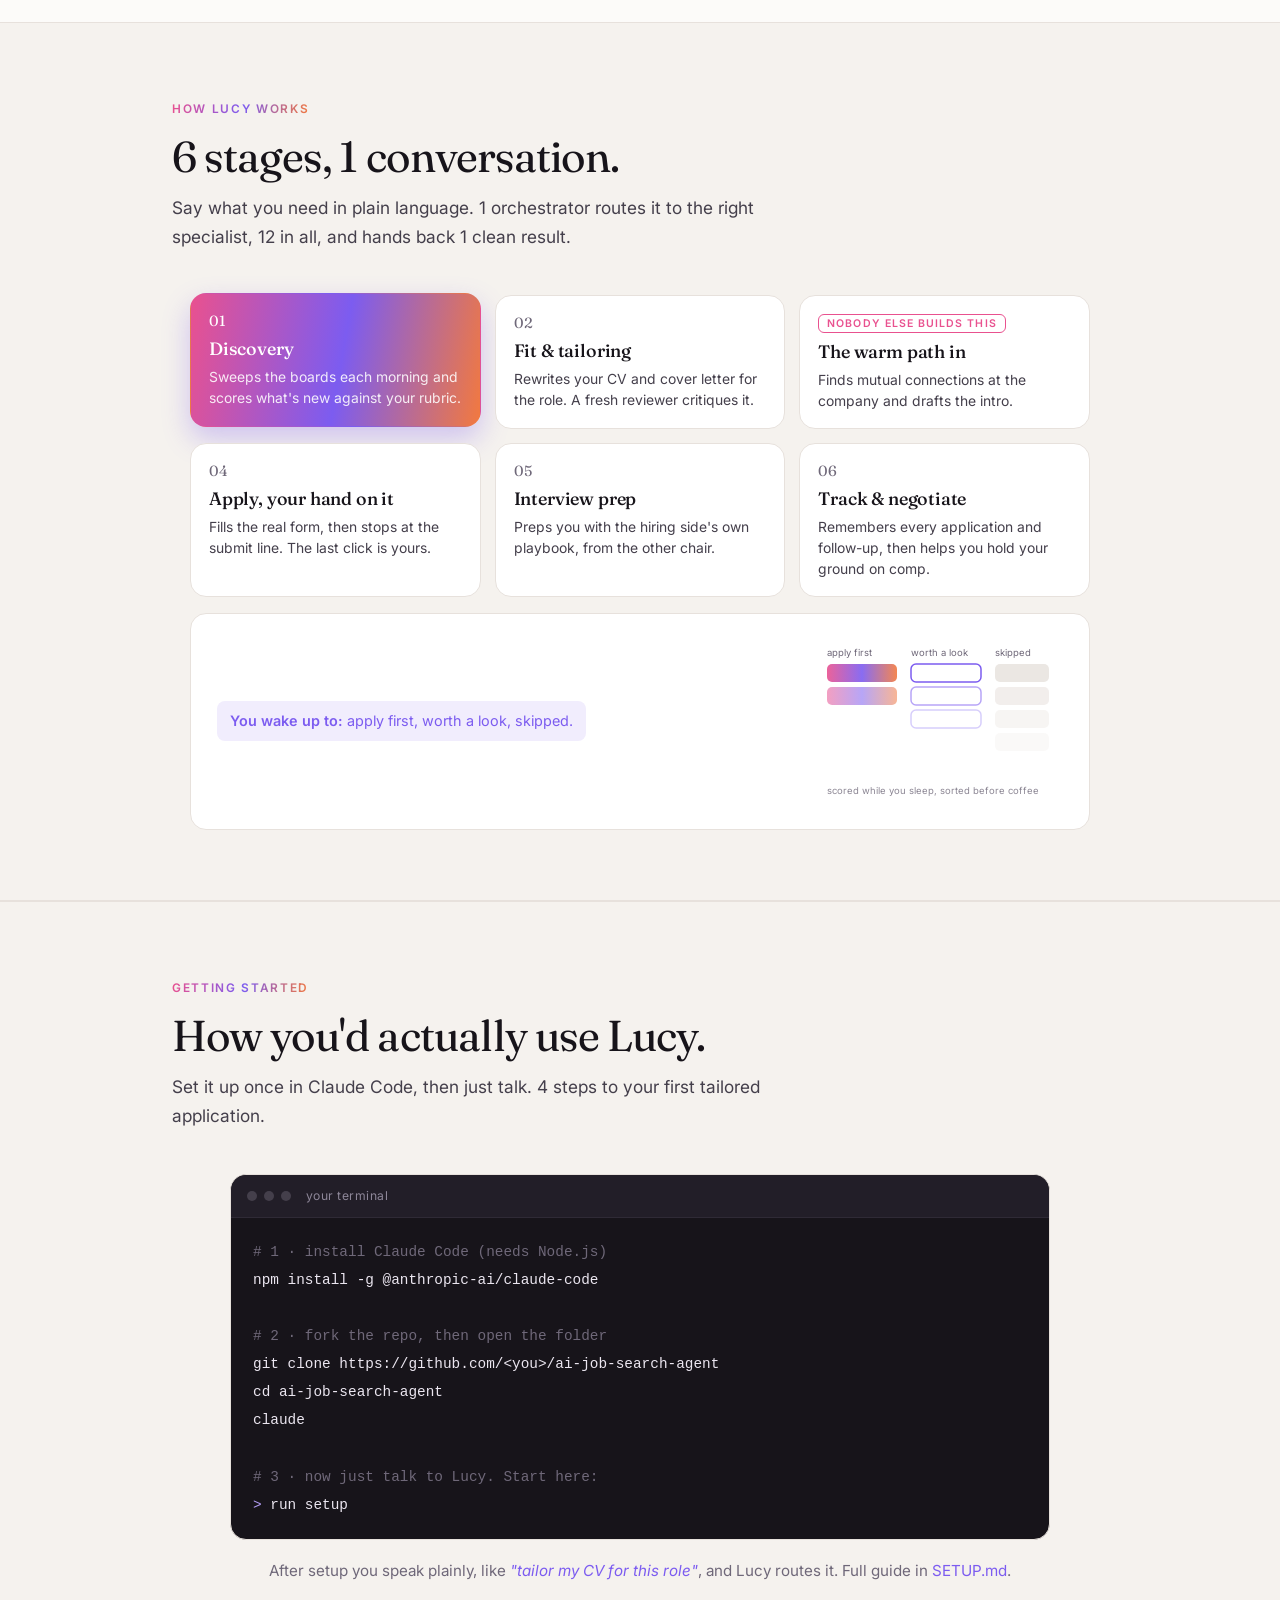
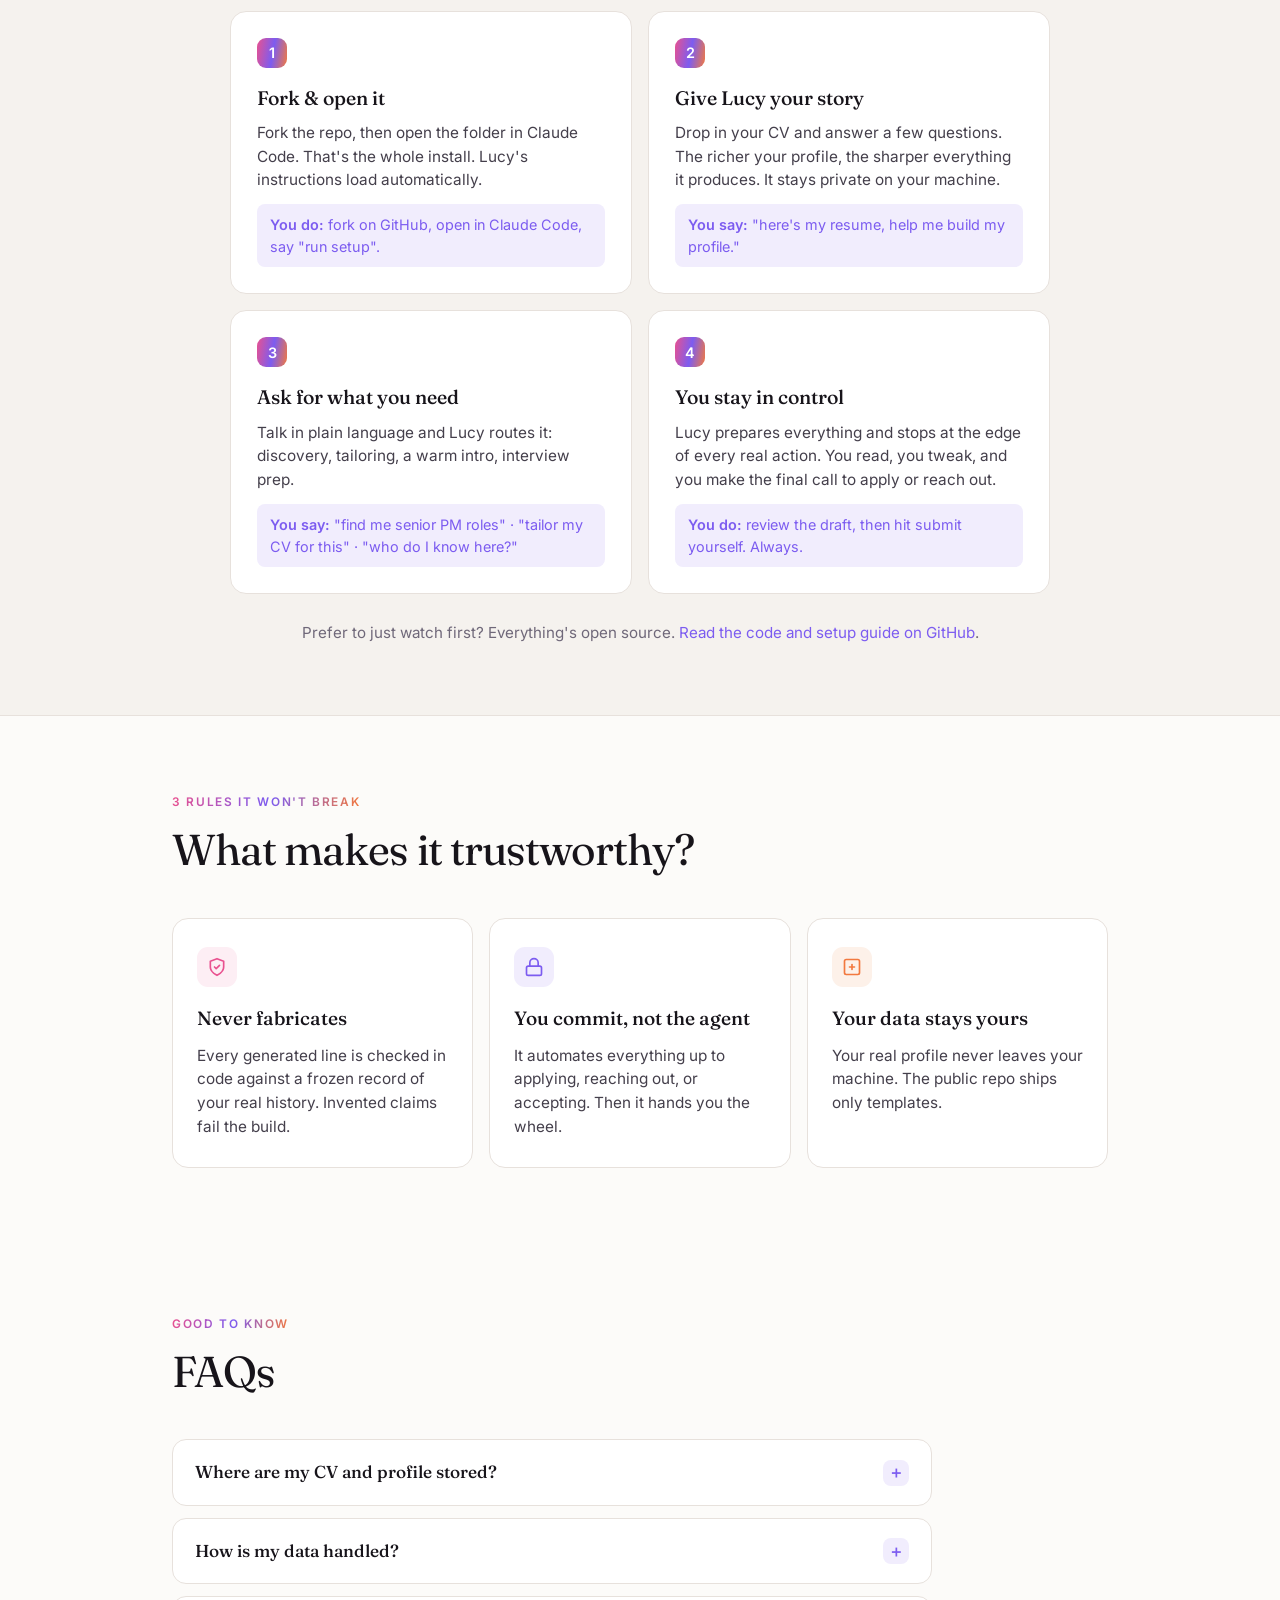
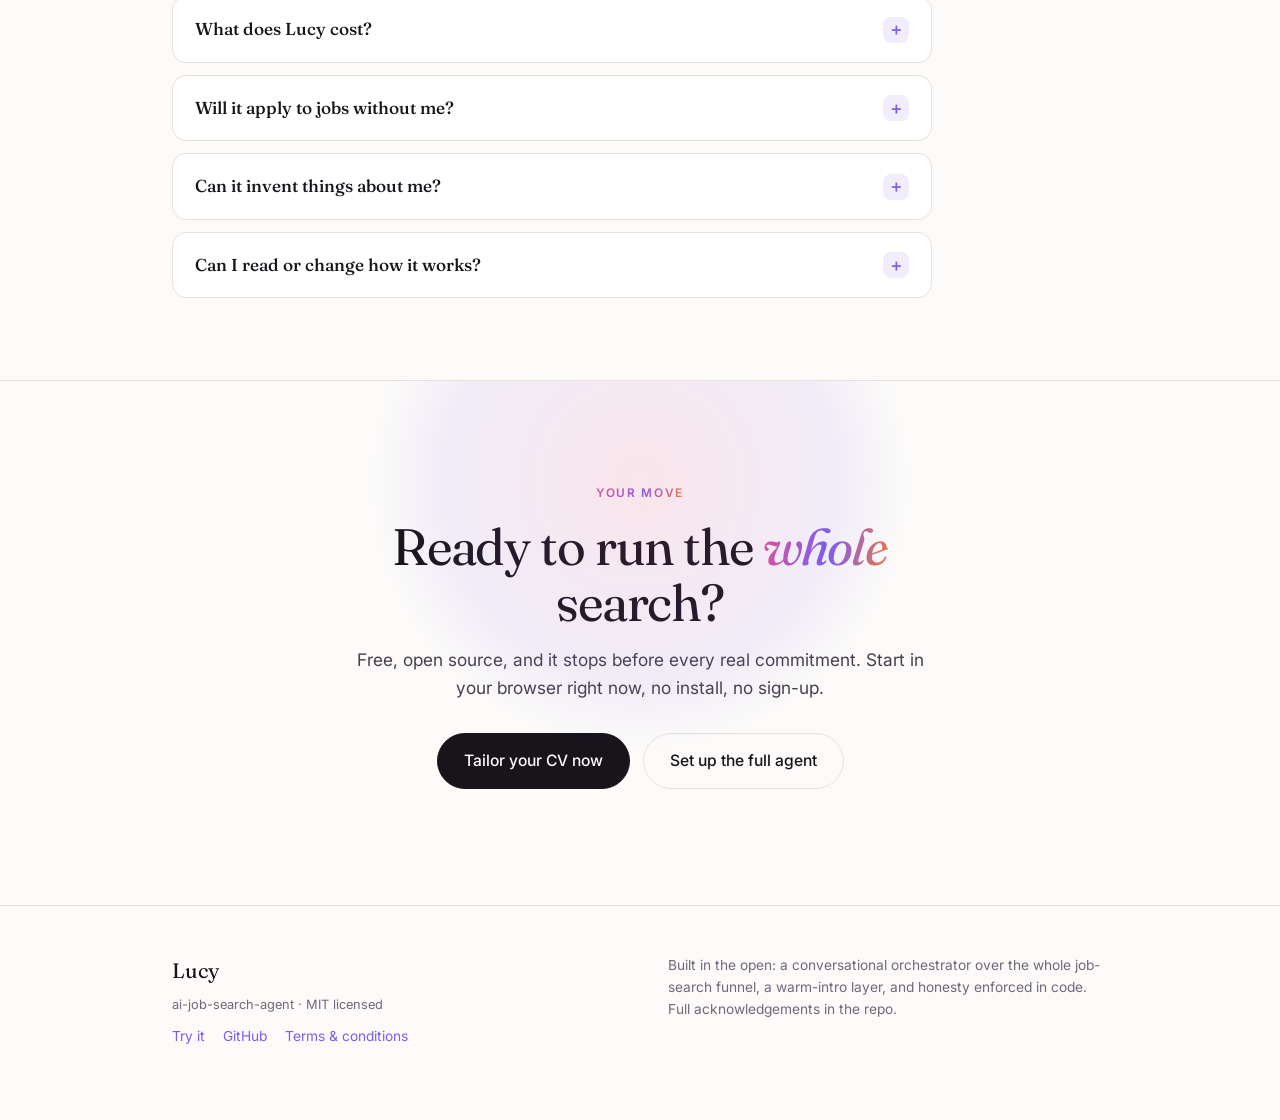
==== commit 1f87d281: "landing page: 6 stages as clickable left-to-right cards; record page decisions The stages now read l" ====
--- a/docs/index.html
+++ b/docs/index.html
@@ -112,49 +112,37 @@
   @keyframes marq{to{transform:translateX(-50%)}}
 
   .funnel{background:var(--paper-2);border-top:1px solid var(--line);border-bottom:1px solid var(--line)}
-  /* animated 6-stage funnel */
-  .fseq{max-width:860px;margin:0 auto}
-  .frail{position:relative;display:flex;justify-content:space-between;align-items:flex-start;
-    margin:8px 4px 28px}
-  .frail::before{content:'';position:absolute;left:24px;right:24px;top:20px;height:3px;
-    background:var(--line);border-radius:99px}
-  .fprog{position:absolute;left:24px;top:20px;height:3px;max-width:calc(100% - 48px);
-    background:var(--grad);border-radius:99px;width:0;transition:width .5s ease}
-  .fnode{position:relative;z-index:1;background:none;border:0;cursor:pointer;padding:0;
-    display:flex;flex-direction:column;align-items:center;gap:10px;font-family:var(--sans);width:92px}
-  .fnode .fdot{width:40px;height:40px;border-radius:50%;background:#fff;border:2px solid var(--line);
-    color:var(--ink-3);font-weight:600;font-size:.8rem;display:flex;align-items:center;
-    justify-content:center;transition:.25s}
-  .fnode.past .fdot{border-color:transparent;color:var(--violet);
-    background:linear-gradient(#fff,#fff) padding-box,var(--grad) border-box}
-  .fnode.on .fdot{background:var(--grad);border-color:transparent;color:#fff;
-    transform:scale(1.12);box-shadow:0 6px 16px rgba(124,92,240,.35)}
-  .fnode .flab{font-size:.78rem;font-weight:500;color:var(--ink-3);line-height:1.25}
-  .fnode.on .flab{color:var(--ink);font-weight:600}
-  @media(max-width:680px){
-    .fnode{width:auto}
-    .fnode .flab{display:none}
-    .fnode .fdot{width:34px;height:34px;font-size:.74rem}
-    .frail::before{left:17px;right:17px;top:17px}
-    .fprog{left:17px;top:17px;max-width:calc(100% - 34px)}}
-  .fpanel{background:#fff;border:1px solid var(--line);border-radius:16px;padding:26px 28px;
-    margin-bottom:12px}
-  .js .fpanel{display:none;margin-bottom:0}
-  .js .fpanel.on{display:block;animation:fadeUp .35s ease}
+  /* stage cards: all 6 visible left to right, click a card to light it up */
+  .fseq{max-width:900px;margin:0 auto}
+  .fcards{display:grid;grid-template-columns:repeat(3,1fr);gap:14px}
+  @media(max-width:760px){.fcards{grid-template-columns:repeat(2,1fr)}}
+  @media(max-width:500px){.fcards{grid-template-columns:1fr}}
+  .fcard{position:relative;text-align:left;cursor:pointer;background:#fff;border:1px solid var(--line);
+    border-radius:16px;padding:18px 18px 16px;font-family:var(--sans);
+    transition:transform .18s,box-shadow .18s,border-color .18s,background .18s;
+    display:flex;flex-direction:column;align-items:flex-start;gap:7px}
+  .fcard:hover{transform:translateY(-2px);border-color:var(--violet)}
+  .fcard .fnum{font-family:var(--display);font-size:.92rem;color:var(--ink-3)}
+  .fcard .ft{font-family:var(--display);font-weight:500;font-size:1.12rem;letter-spacing:-.01em;color:var(--ink)}
+  .fcard p{font-size:.87rem;color:var(--ink-2);line-height:1.5}
+  .fcard.on{background:var(--grad);border-color:transparent;transform:translateY(-2px);
+    box-shadow:0 12px 28px rgba(124,92,240,.32)}
+  .fcard.on .fnum,.fcard.on .ft{color:#fff}
+  .fcard.on p{color:rgba(255,255,255,.88)}
+  .fcard.on .flag{color:#fff;border-color:rgba(255,255,255,.65)}
+  .fdetail{margin-top:16px;background:#fff;border:1px solid var(--line);border-radius:16px;
+    padding:20px 26px;display:flex;align-items:center;gap:26px;justify-content:space-between}
+  .js .fdetail{display:none}
+  .js .fdetail.on{display:flex;animation:fadeUp .35s ease}
   @keyframes fadeUp{from{opacity:0;transform:translateY(8px)}to{opacity:1;transform:none}}
-  .fpanel h3{font-family:var(--display);font-weight:500;font-size:1.35rem;letter-spacing:-.01em;
-    margin-bottom:7px}
-  .fpanel p{font-size:.98rem;color:var(--ink-2);line-height:1.6;max-width:62ch}
-  .fpanel .say{display:inline-block;margin-top:14px;font-size:.84rem;color:var(--violet);
-    background:var(--violet-soft);border-radius:7px;padding:5px 11px}
-  .fpanel .say b{font-weight:600}
+  .fdetail .say{display:inline-block;font-size:.9rem;color:var(--violet);
+    background:var(--violet-soft);border-radius:8px;padding:8px 13px}
+  .fdetail .say b{font-weight:600}
   .flag{display:inline-block;font-size:.66rem;font-weight:600;letter-spacing:.1em;text-transform:uppercase;
-    color:var(--pink);border:1px solid var(--pink);border-radius:6px;padding:2px 8px;margin-bottom:9px}
-  @media(max-width:640px){.fpanel{padding:20px 22px}}
-  .fgrid{display:grid;grid-template-columns:1fr 250px;gap:28px;align-items:center}
+    color:var(--pink);border:1px solid var(--pink);border-radius:6px;padding:2px 8px}
   .fviz{width:250px;height:175px;flex:none}
   .fviz text{font-family:var(--sans);font-size:9.5px;fill:var(--ink-3)}
-  @media(max-width:680px){.fgrid{grid-template-columns:1fr}.fviz{display:none}}
+  @media(max-width:680px){.fdetail{justify-content:flex-start}.fviz{display:none}}
 
   /* closing CTA */
   .cta-end{position:relative;padding:96px 0;text-align:center;border-top:1px solid var(--line);
@@ -321,23 +309,23 @@
         12 in all, and hands back 1 clean result.</p>
     </div>
     <div class="fseq">
-      <div class="frail" role="tablist" aria-label="The 6 stages">
-        <div class="fprog"></div>
-        <button class="fnode" role="tab"><span class="fdot">01</span><span class="flab">Discovery</span></button>
-        <button class="fnode" role="tab"><span class="fdot">02</span><span class="flab">Fit &amp; tailoring</span></button>
-        <button class="fnode" role="tab"><span class="fdot">03</span><span class="flab">Warm path</span></button>
-        <button class="fnode" role="tab"><span class="fdot">04</span><span class="flab">Apply</span></button>
-        <button class="fnode" role="tab"><span class="fdot">05</span><span class="flab">Interview</span></button>
-        <button class="fnode" role="tab"><span class="fdot">06</span><span class="flab">Track &amp; negotiate</span></button>
-      </div>
-      <div class="fpanel">
-        <div class="fgrid">
-          <div>
-            <h3>Discovery</h3>
-            <p>Sweeps public job boards each morning, drops anything off target before spending a single model call, and scores the rest against a rubric tuned to you.</p>
-            <span class="say"><b>You wake up to:</b> apply first, worth a look, skipped.</span>
-          </div>
-          <svg class="fviz" viewBox="0 0 250 175" aria-hidden="true">
+      <div class="fcards" role="tablist" aria-label="The 6 stages">
+        <button class="fcard" role="tab"><span class="fnum">01</span><span class="ft">Discovery</span>
+          <p>Sweeps the boards each morning and scores what's new against your rubric.</p></button>
+        <button class="fcard" role="tab"><span class="fnum">02</span><span class="ft">Fit &amp; tailoring</span>
+          <p>Rewrites your CV and cover letter for the role. A fresh reviewer critiques it.</p></button>
+        <button class="fcard" role="tab"><span class="flag">nobody else builds this</span><span class="ft">The warm path in</span>
+          <p>Finds mutual connections at the company and drafts the intro.</p></button>
+        <button class="fcard" role="tab"><span class="fnum">04</span><span class="ft">Apply, your hand on it</span>
+          <p>Fills the real form, then stops at the submit line. The last click is yours.</p></button>
+        <button class="fcard" role="tab"><span class="fnum">05</span><span class="ft">Interview prep</span>
+          <p>Preps you with the hiring side's own playbook, from the other chair.</p></button>
+        <button class="fcard" role="tab"><span class="fnum">06</span><span class="ft">Track &amp; negotiate</span>
+          <p>Remembers every application and follow-up, then helps you hold your ground on comp.</p></button>
+      </div>
+      <div class="fdetail">
+        <span class="say"><b>You wake up to:</b> apply first, worth a look, skipped.</span>
+        <svg class="fviz" viewBox="0 0 250 175" aria-hidden="true">
             <defs><linearGradient id="fg1" x1="0" y1="0" x2="1" y2="0">
               <stop offset="0" stop-color="#e9518f"/><stop offset=".5" stop-color="#7c5cf0"/><stop offset="1" stop-color="#f2793f"/>
             </linearGradient></defs>
@@ -355,16 +343,10 @@
             <rect x="182" y="99" width="54" height="18" rx="5" fill="#e7e1dc" opacity=".2"/>
             <text x="14" y="160" opacity=".8">scored while you sleep, sorted before coffee</text>
           </svg>
-        </div>
-      </div>
-      <div class="fpanel">
-        <div class="fgrid">
-          <div>
-            <h3>Fit &amp; tailoring</h3>
-            <p>A drafter rewrites your CV and cover letter for the specific role. A second, fresh-eyed reviewer critiques it like a stranger would.</p>
-            <span class="say"><b>You say:</b> tailor my CV for this one.</span>
-          </div>
-          <svg class="fviz" viewBox="0 0 250 175" aria-hidden="true">
+      </div>
+      <div class="fdetail">
+        <span class="say"><b>You say:</b> tailor my CV for this one.</span>
+        <svg class="fviz" viewBox="0 0 250 175" aria-hidden="true">
             <rect x="18" y="30" width="76" height="100" rx="8" fill="#fff" stroke="#e7e1dc"/>
             <rect x="30" y="46" width="52" height="5" rx="2.5" fill="#e7e1dc"/>
             <rect x="30" y="58" width="44" height="5" rx="2.5" fill="#e7e1dc"/>
@@ -381,17 +363,10 @@
             <path d="M219 130l5 5 9-9" fill="none" stroke="#fff" stroke-width="2.5" stroke-linecap="round" stroke-linejoin="round"/>
             <text x="18" y="160" opacity=".8">your CV, reshaped for the role, then reviewed</text>
           </svg>
-        </div>
-      </div>
-      <div class="fpanel">
-        <div class="fgrid">
-          <div>
-            <span class="flag">the part nobody else builds</span>
-            <h3>The warm path in</h3>
-            <p>Scans your own network for mutual connections at the company you're applying to, then drafts the introduction. A referral beats a perfect CV.</p>
-            <span class="say"><b>You say:</b> who do I know at Stripe?</span>
-          </div>
-          <svg class="fviz" viewBox="0 0 250 175" aria-hidden="true">
+      </div>
+      <div class="fdetail">
+        <span class="say"><b>You say:</b> who do I know at Stripe?</span>
+        <svg class="fviz" viewBox="0 0 250 175" aria-hidden="true">
             <defs><linearGradient id="fg3" x1="0" y1="0" x2="1" y2="0">
               <stop offset="0" stop-color="#e9518f"/><stop offset="1" stop-color="#7c5cf0"/>
             </linearGradient></defs>
@@ -406,16 +381,10 @@
             <text x="120" y="112" text-anchor="middle" opacity=".8">cold</text>
             <text x="120" y="160" opacity=".8" text-anchor="middle">the warm route beats the cold one</text>
           </svg>
-        </div>
-      </div>
-      <div class="fpanel">
-        <div class="fgrid">
-          <div>
-            <h3>Apply, with your hand on it</h3>
-            <p>Lucy fills the real application and stops at the submit line. It never sends anything without you. 2 locks, 1 deliberate human click.</p>
-            <span class="say"><b>You do:</b> the final submit. Always.</span>
-          </div>
-          <svg class="fviz" viewBox="0 0 250 175" aria-hidden="true">
+      </div>
+      <div class="fdetail">
+        <span class="say"><b>You do:</b> the final submit. Always.</span>
+        <svg class="fviz" viewBox="0 0 250 175" aria-hidden="true">
             <defs><linearGradient id="fg4" x1="0" y1="0" x2="1" y2="0">
               <stop offset="0" stop-color="#e9518f"/><stop offset="1" stop-color="#7c5cf0"/>
             </linearGradient></defs>
@@ -435,16 +404,10 @@
             <text x="163" y="120" text-anchor="middle">your click</text>
             <text x="125" y="160" text-anchor="middle" opacity=".8">automation ends where commitment begins</text>
           </svg>
-        </div>
-      </div>
-      <div class="fpanel">
-        <div class="fgrid">
-          <div>
-            <h3>Interview, from the other chair</h3>
-            <p>The coach is fed the hiring side's own playbook: how interviewers score, structure loops, and read a JD. You walk in knowing what they're looking for.</p>
-            <span class="say"><b>You say:</b> get me ready for Thursday.</span>
-          </div>
-          <svg class="fviz" viewBox="0 0 250 175" aria-hidden="true">
+      </div>
+      <div class="fdetail">
+        <span class="say"><b>You say:</b> get me ready for Thursday.</span>
+        <svg class="fviz" viewBox="0 0 250 175" aria-hidden="true">
             <defs><linearGradient id="fg5" x1="0" y1="0" x2="1" y2="1">
               <stop offset="0" stop-color="#e9518f"/><stop offset="1" stop-color="#7c5cf0"/>
             </linearGradient></defs>
@@ -460,16 +423,10 @@
             <text x="68" y="154" text-anchor="middle">structure</text>
             <text x="38" y="66" text-anchor="middle">stakes</text>
           </svg>
-        </div>
-      </div>
-      <div class="fpanel">
-        <div class="fgrid">
-          <div>
-            <h3>Track &amp; negotiate</h3>
-            <p>Every application, its stage, and when to follow up, kept as durable memory. When an offer lands, it helps you hold your ground on comp.</p>
-            <span class="say"><b>You ask:</b> what should I chase this week?</span>
-          </div>
-          <svg class="fviz" viewBox="0 0 250 175" aria-hidden="true">
+      </div>
+      <div class="fdetail">
+        <span class="say"><b>You ask:</b> what should I chase this week?</span>
+        <svg class="fviz" viewBox="0 0 250 175" aria-hidden="true">
             <defs><linearGradient id="fg6" x1="0" y1="1" x2="0" y2="0">
               <stop offset="0" stop-color="#7c5cf0"/><stop offset="1" stop-color="#e9518f"/>
             </linearGradient></defs>
@@ -486,7 +443,6 @@
             <path d="M97 57v5l3.5 2.5" fill="none" stroke="#f2793f" stroke-width="1.8" stroke-linecap="round"/>
             <text x="118" y="52">follow up due</text>
           </svg>
-        </div>
       </div>
     </div>
   </div>
@@ -676,24 +632,23 @@
       }
       setTimeout(next,500);
     }
-    const nodes=[...document.querySelectorAll('.fnode')];
-    const panels=[...document.querySelectorAll('.fpanel')];
-    const prog=document.querySelector('.fprog');
+    // stage cards: the active card takes the gradient; its detail strip shows below.
+    // Auto-advances until the visitor clicks, then the choice is theirs.
+    const cards=[...document.querySelectorAll('.fcard')];
+    const details=[...document.querySelectorAll('.fdetail')];
     let cur=0,timer=null;
     function go(n){
       cur=n;
-      nodes.forEach((el,i)=>{
+      cards.forEach((el,i)=>{
         el.classList.toggle('on',i===n);
-        el.classList.toggle('past',i<n);
         el.setAttribute('aria-selected',i===n?'true':'false');
       });
-      panels.forEach((el,i)=>el.classList.toggle('on',i===n));
-      if(prog)prog.style.width=(n/(nodes.length-1)*100)+'%';
+      details.forEach((el,i)=>el.classList.toggle('on',i===n));
     }
-    nodes.forEach((el,i)=>el.addEventListener('click',()=>{go(i);if(timer){clearInterval(timer);timer=null}}));
+    cards.forEach((el,i)=>el.addEventListener('click',()=>{go(i);if(timer){clearInterval(timer);timer=null}}));
     go(0);
     if(!window.matchMedia('(prefers-reduced-motion: reduce)').matches){
-      timer=setInterval(()=>go((cur+1)%nodes.length),3800);
+      timer=setInterval(()=>go((cur+1)%cards.length),4200);
     }
   })();
 </script>
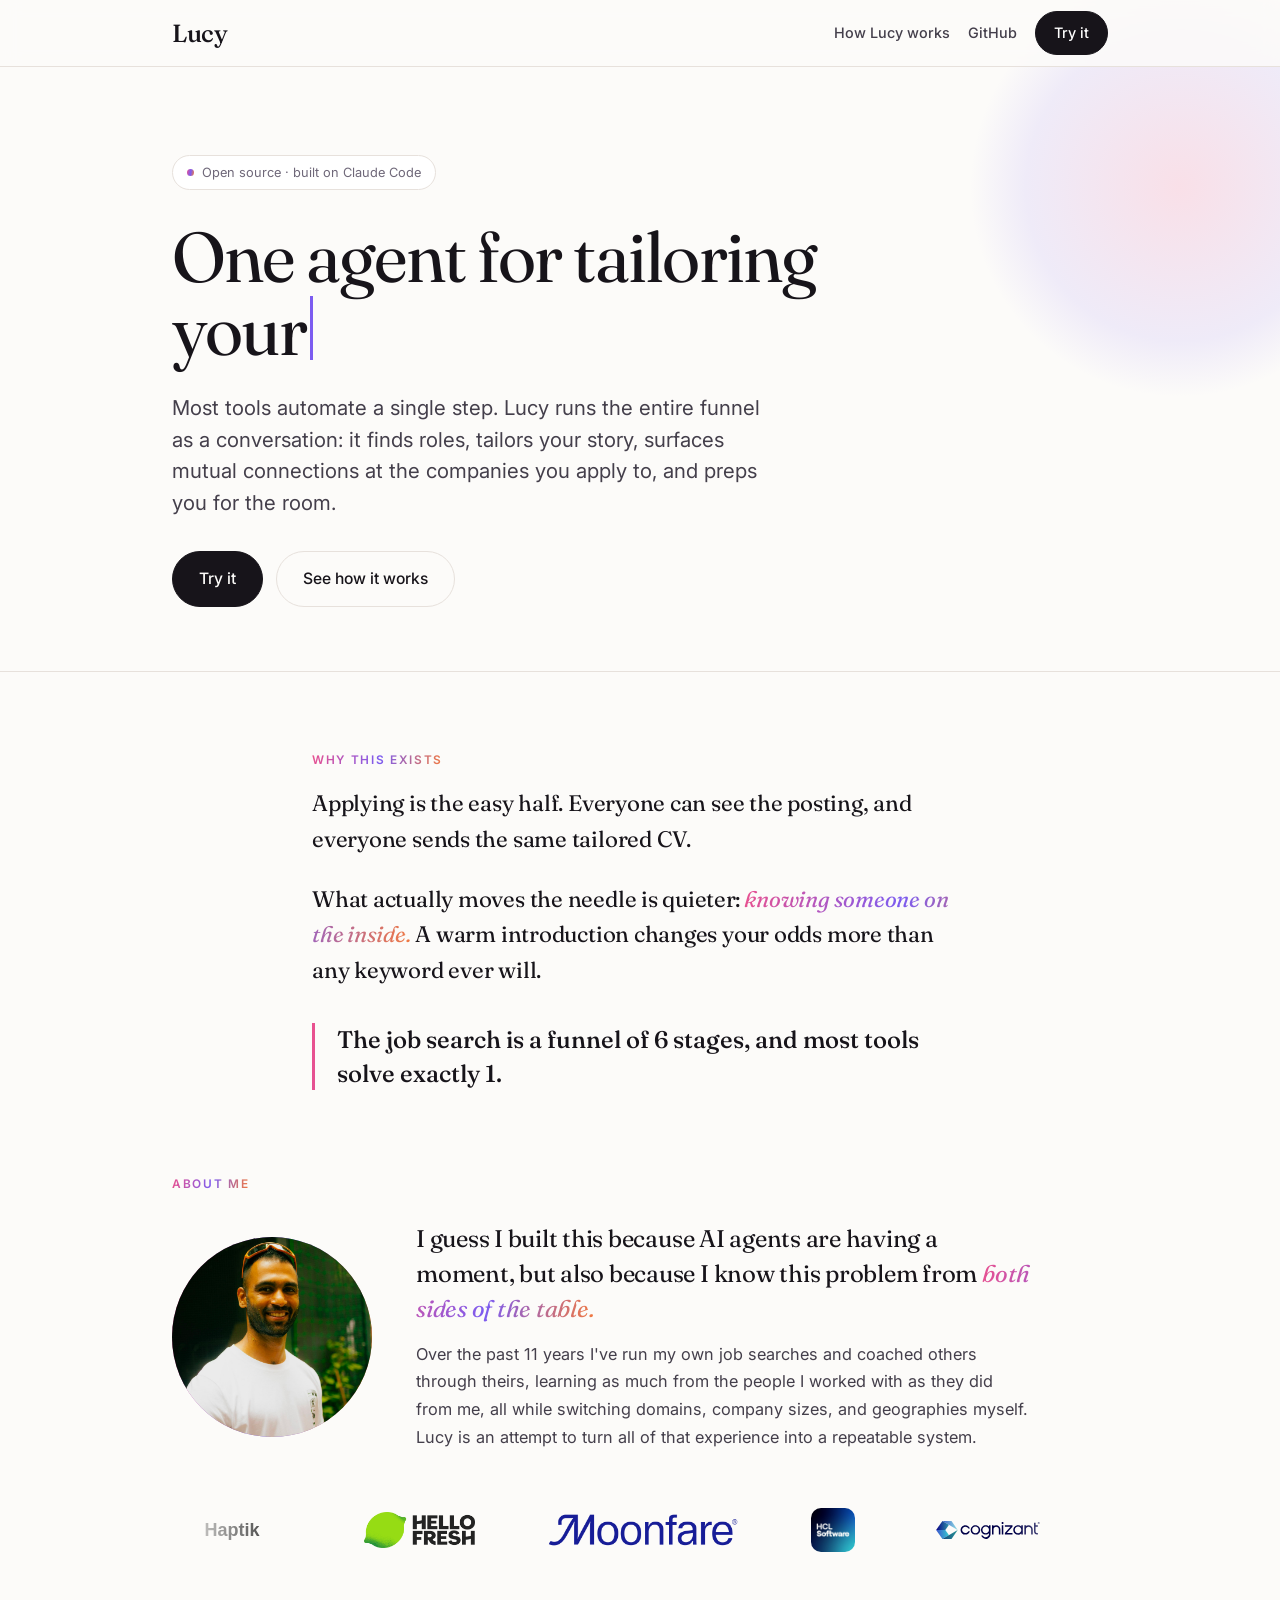
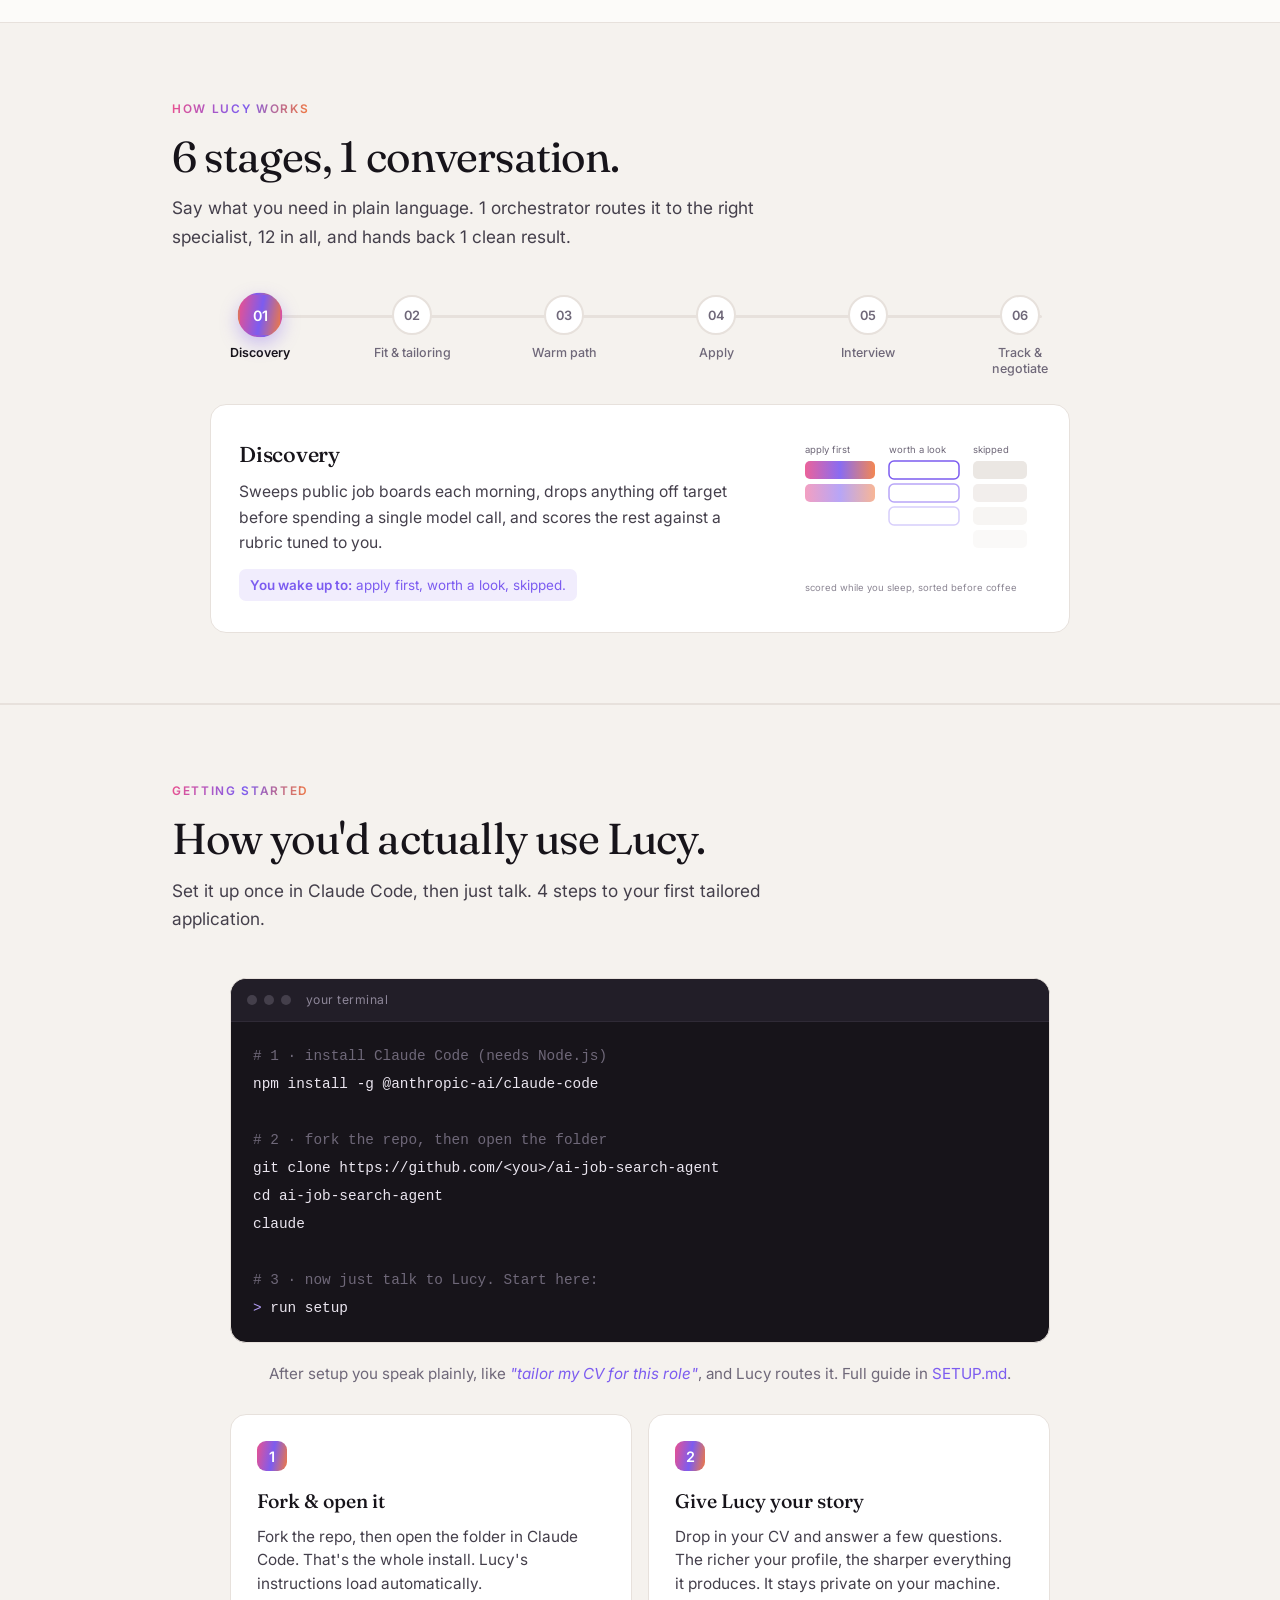
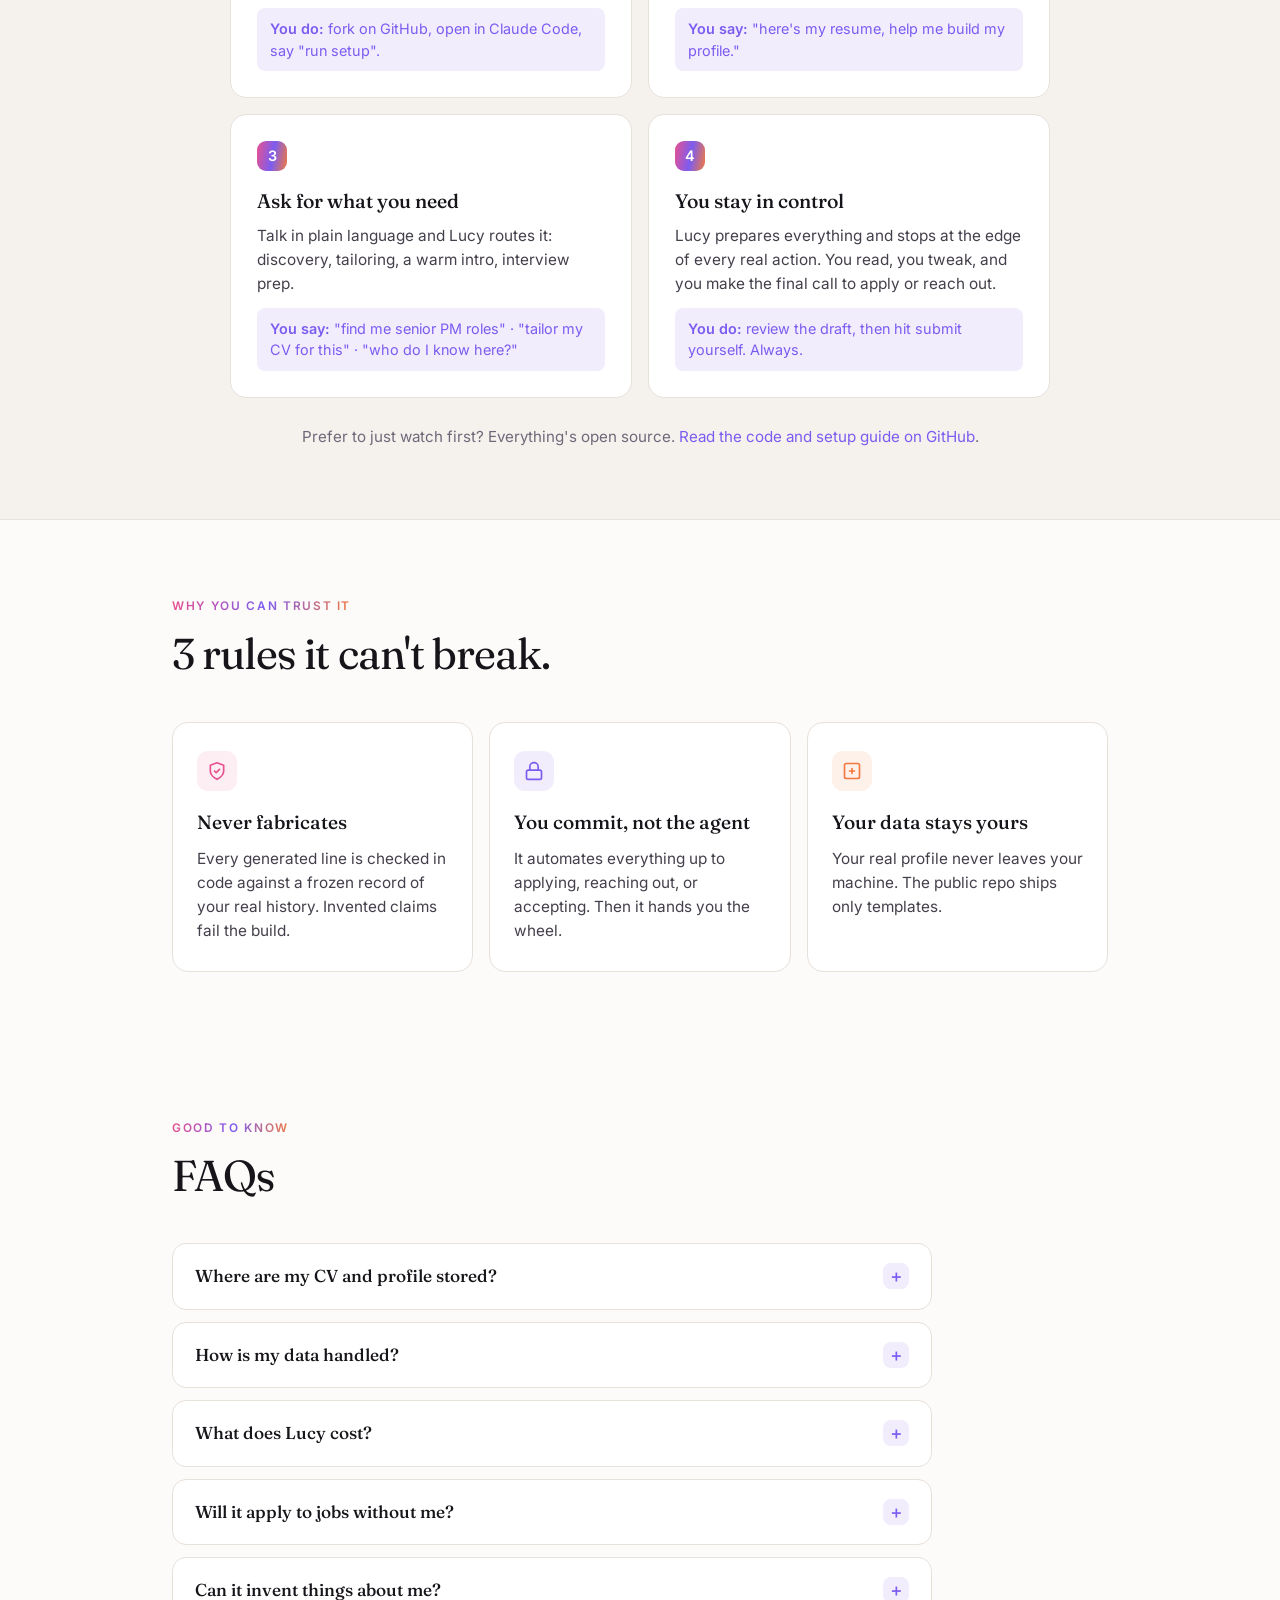
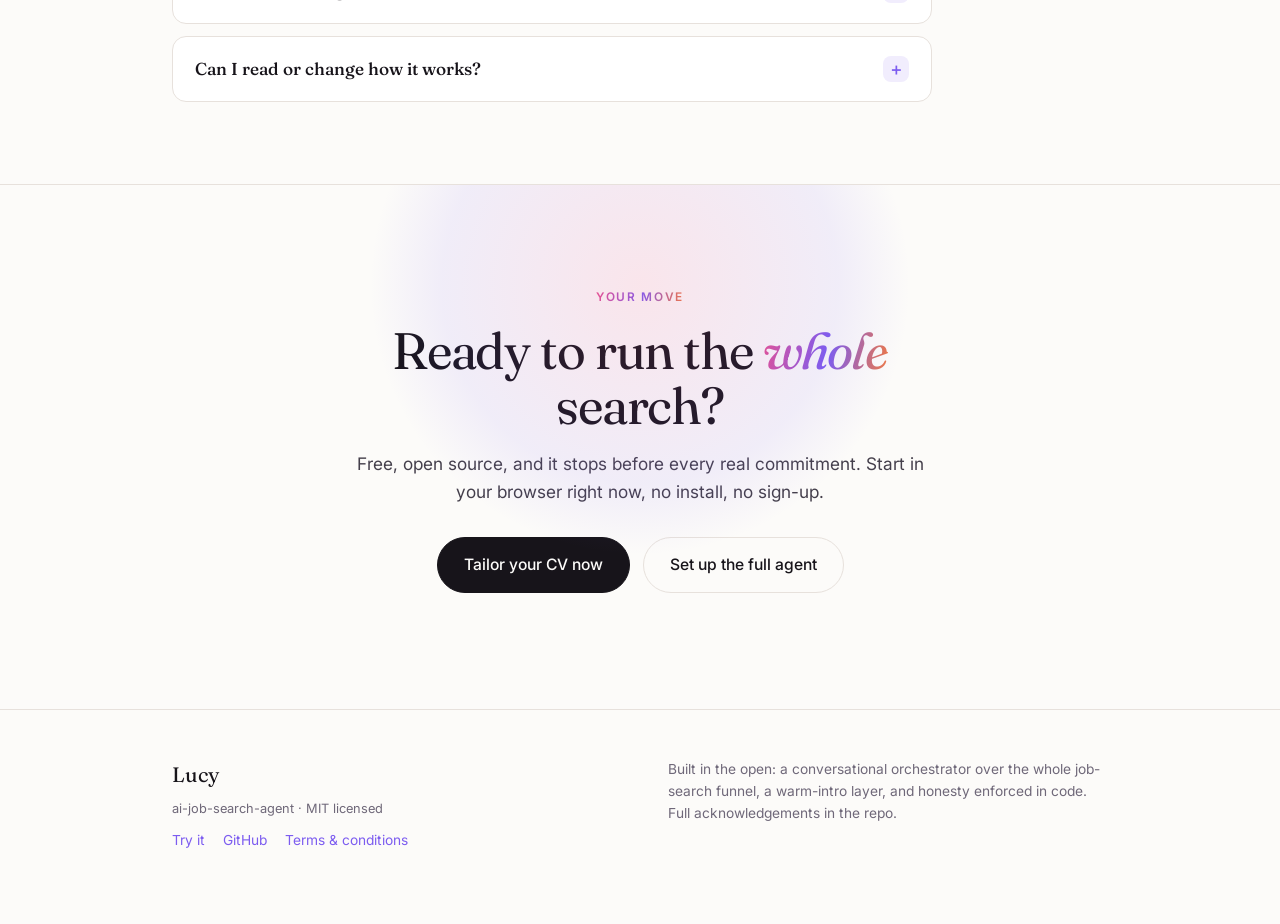
==== commit 4f9d97fe: "landing page: restore stage rail, move light-up interaction to the rule cards The left-to-right stag" ====
--- a/docs/index.html
+++ b/docs/index.html
@@ -112,37 +112,49 @@
   @keyframes marq{to{transform:translateX(-50%)}}
 
   .funnel{background:var(--paper-2);border-top:1px solid var(--line);border-bottom:1px solid var(--line)}
-  /* stage cards: all 6 visible left to right, click a card to light it up */
-  .fseq{max-width:900px;margin:0 auto}
-  .fcards{display:grid;grid-template-columns:repeat(3,1fr);gap:14px}
-  @media(max-width:760px){.fcards{grid-template-columns:repeat(2,1fr)}}
-  @media(max-width:500px){.fcards{grid-template-columns:1fr}}
-  .fcard{position:relative;text-align:left;cursor:pointer;background:#fff;border:1px solid var(--line);
-    border-radius:16px;padding:18px 18px 16px;font-family:var(--sans);
-    transition:transform .18s,box-shadow .18s,border-color .18s,background .18s;
-    display:flex;flex-direction:column;align-items:flex-start;gap:7px}
-  .fcard:hover{transform:translateY(-2px);border-color:var(--violet)}
-  .fcard .fnum{font-family:var(--display);font-size:.92rem;color:var(--ink-3)}
-  .fcard .ft{font-family:var(--display);font-weight:500;font-size:1.12rem;letter-spacing:-.01em;color:var(--ink)}
-  .fcard p{font-size:.87rem;color:var(--ink-2);line-height:1.5}
-  .fcard.on{background:var(--grad);border-color:transparent;transform:translateY(-2px);
-    box-shadow:0 12px 28px rgba(124,92,240,.32)}
-  .fcard.on .fnum,.fcard.on .ft{color:#fff}
-  .fcard.on p{color:rgba(255,255,255,.88)}
-  .fcard.on .flag{color:#fff;border-color:rgba(255,255,255,.65)}
-  .fdetail{margin-top:16px;background:#fff;border:1px solid var(--line);border-radius:16px;
-    padding:20px 26px;display:flex;align-items:center;gap:26px;justify-content:space-between}
-  .js .fdetail{display:none}
-  .js .fdetail.on{display:flex;animation:fadeUp .35s ease}
+  /* animated 6-stage funnel */
+  .fseq{max-width:860px;margin:0 auto}
+  .frail{position:relative;display:flex;justify-content:space-between;align-items:flex-start;
+    margin:8px 4px 28px}
+  .frail::before{content:'';position:absolute;left:24px;right:24px;top:20px;height:3px;
+    background:var(--line);border-radius:99px}
+  .fprog{position:absolute;left:24px;top:20px;height:3px;max-width:calc(100% - 48px);
+    background:var(--grad);border-radius:99px;width:0;transition:width .5s ease}
+  .fnode{position:relative;z-index:1;background:none;border:0;cursor:pointer;padding:0;
+    display:flex;flex-direction:column;align-items:center;gap:10px;font-family:var(--sans);width:92px}
+  .fnode .fdot{width:40px;height:40px;border-radius:50%;background:#fff;border:2px solid var(--line);
+    color:var(--ink-3);font-weight:600;font-size:.8rem;display:flex;align-items:center;
+    justify-content:center;transition:.25s}
+  .fnode.past .fdot{border-color:transparent;color:var(--violet);
+    background:linear-gradient(#fff,#fff) padding-box,var(--grad) border-box}
+  .fnode.on .fdot{background:var(--grad);border-color:transparent;color:#fff;
+    transform:scale(1.12);box-shadow:0 6px 16px rgba(124,92,240,.35)}
+  .fnode .flab{font-size:.78rem;font-weight:500;color:var(--ink-3);line-height:1.25}
+  .fnode.on .flab{color:var(--ink);font-weight:600}
+  @media(max-width:680px){
+    .fnode{width:auto}
+    .fnode .flab{display:none}
+    .fnode .fdot{width:34px;height:34px;font-size:.74rem}
+    .frail::before{left:17px;right:17px;top:17px}
+    .fprog{left:17px;top:17px;max-width:calc(100% - 34px)}}
+  .fpanel{background:#fff;border:1px solid var(--line);border-radius:16px;padding:26px 28px;
+    margin-bottom:12px}
+  .js .fpanel{display:none;margin-bottom:0}
+  .js .fpanel.on{display:block;animation:fadeUp .35s ease}
   @keyframes fadeUp{from{opacity:0;transform:translateY(8px)}to{opacity:1;transform:none}}
-  .fdetail .say{display:inline-block;font-size:.9rem;color:var(--violet);
-    background:var(--violet-soft);border-radius:8px;padding:8px 13px}
-  .fdetail .say b{font-weight:600}
+  .fpanel h3{font-family:var(--display);font-weight:500;font-size:1.35rem;letter-spacing:-.01em;
+    margin-bottom:7px}
+  .fpanel p{font-size:.98rem;color:var(--ink-2);line-height:1.6;max-width:62ch}
+  .fpanel .say{display:inline-block;margin-top:14px;font-size:.84rem;color:var(--violet);
+    background:var(--violet-soft);border-radius:7px;padding:5px 11px}
+  .fpanel .say b{font-weight:600}
   .flag{display:inline-block;font-size:.66rem;font-weight:600;letter-spacing:.1em;text-transform:uppercase;
-    color:var(--pink);border:1px solid var(--pink);border-radius:6px;padding:2px 8px}
+    color:var(--pink);border:1px solid var(--pink);border-radius:6px;padding:2px 8px;margin-bottom:9px}
+  @media(max-width:640px){.fpanel{padding:20px 22px}}
+  .fgrid{display:grid;grid-template-columns:1fr 250px;gap:28px;align-items:center}
   .fviz{width:250px;height:175px;flex:none}
   .fviz text{font-family:var(--sans);font-size:9.5px;fill:var(--ink-3)}
-  @media(max-width:680px){.fdetail{justify-content:flex-start}.fviz{display:none}}
+  @media(max-width:680px){.fgrid{grid-template-columns:1fr}.fviz{display:none}}
 
   /* closing CTA */
   .cta-end{position:relative;padding:96px 0;text-align:center;border-top:1px solid var(--line);
@@ -168,6 +180,15 @@
   .card:nth-child(3) .ico{background:#fdf1e9;color:var(--orange)}
   .card h4{font-family:var(--display);font-weight:500;font-size:1.2rem;margin-bottom:9px}
   .card p{font-size:.96rem;color:var(--ink-2);line-height:1.55}
+  /* click a rule card to light it up */
+  .grid3 .card{cursor:pointer;transition:transform .18s,box-shadow .18s,border-color .18s,background .18s}
+  .grid3 .card:hover{transform:translateY(-2px);border-color:var(--violet)}
+  .grid3 .card:focus-visible{outline:2px solid var(--violet);outline-offset:3px}
+  .grid3 .card.on{background:var(--grad);border-color:transparent;transform:translateY(-2px);
+    box-shadow:0 12px 28px rgba(124,92,240,.32)}
+  .grid3 .card.on h4{color:#fff}
+  .grid3 .card.on p{color:rgba(255,255,255,.88)}
+  .grid3 .card.on .ico{background:rgba(255,255,255,.2);color:#fff}
 
   /* getting started */
   .start{background:var(--paper-2);border-top:1px solid var(--line);border-bottom:1px solid var(--line)}
@@ -309,23 +330,23 @@
         12 in all, and hands back 1 clean result.</p>
     </div>
     <div class="fseq">
-      <div class="fcards" role="tablist" aria-label="The 6 stages">
-        <button class="fcard" role="tab"><span class="fnum">01</span><span class="ft">Discovery</span>
-          <p>Sweeps the boards each morning and scores what's new against your rubric.</p></button>
-        <button class="fcard" role="tab"><span class="fnum">02</span><span class="ft">Fit &amp; tailoring</span>
-          <p>Rewrites your CV and cover letter for the role. A fresh reviewer critiques it.</p></button>
-        <button class="fcard" role="tab"><span class="flag">nobody else builds this</span><span class="ft">The warm path in</span>
-          <p>Finds mutual connections at the company and drafts the intro.</p></button>
-        <button class="fcard" role="tab"><span class="fnum">04</span><span class="ft">Apply, your hand on it</span>
-          <p>Fills the real form, then stops at the submit line. The last click is yours.</p></button>
-        <button class="fcard" role="tab"><span class="fnum">05</span><span class="ft">Interview prep</span>
-          <p>Preps you with the hiring side's own playbook, from the other chair.</p></button>
-        <button class="fcard" role="tab"><span class="fnum">06</span><span class="ft">Track &amp; negotiate</span>
-          <p>Remembers every application and follow-up, then helps you hold your ground on comp.</p></button>
-      </div>
-      <div class="fdetail">
-        <span class="say"><b>You wake up to:</b> apply first, worth a look, skipped.</span>
-        <svg class="fviz" viewBox="0 0 250 175" aria-hidden="true">
+      <div class="frail" role="tablist" aria-label="The 6 stages">
+        <div class="fprog"></div>
+        <button class="fnode" role="tab"><span class="fdot">01</span><span class="flab">Discovery</span></button>
+        <button class="fnode" role="tab"><span class="fdot">02</span><span class="flab">Fit &amp; tailoring</span></button>
+        <button class="fnode" role="tab"><span class="fdot">03</span><span class="flab">Warm path</span></button>
+        <button class="fnode" role="tab"><span class="fdot">04</span><span class="flab">Apply</span></button>
+        <button class="fnode" role="tab"><span class="fdot">05</span><span class="flab">Interview</span></button>
+        <button class="fnode" role="tab"><span class="fdot">06</span><span class="flab">Track &amp; negotiate</span></button>
+      </div>
+      <div class="fpanel">
+        <div class="fgrid">
+          <div>
+            <h3>Discovery</h3>
+            <p>Sweeps public job boards each morning, drops anything off target before spending a single model call, and scores the rest against a rubric tuned to you.</p>
+            <span class="say"><b>You wake up to:</b> apply first, worth a look, skipped.</span>
+          </div>
+          <svg class="fviz" viewBox="0 0 250 175" aria-hidden="true">
             <defs><linearGradient id="fg1" x1="0" y1="0" x2="1" y2="0">
               <stop offset="0" stop-color="#e9518f"/><stop offset=".5" stop-color="#7c5cf0"/><stop offset="1" stop-color="#f2793f"/>
             </linearGradient></defs>
@@ -343,10 +364,16 @@
             <rect x="182" y="99" width="54" height="18" rx="5" fill="#e7e1dc" opacity=".2"/>
             <text x="14" y="160" opacity=".8">scored while you sleep, sorted before coffee</text>
           </svg>
-      </div>
-      <div class="fdetail">
-        <span class="say"><b>You say:</b> tailor my CV for this one.</span>
-        <svg class="fviz" viewBox="0 0 250 175" aria-hidden="true">
+        </div>
+      </div>
+      <div class="fpanel">
+        <div class="fgrid">
+          <div>
+            <h3>Fit &amp; tailoring</h3>
+            <p>A drafter rewrites your CV and cover letter for the specific role. A second, fresh-eyed reviewer critiques it like a stranger would.</p>
+            <span class="say"><b>You say:</b> tailor my CV for this one.</span>
+          </div>
+          <svg class="fviz" viewBox="0 0 250 175" aria-hidden="true">
             <rect x="18" y="30" width="76" height="100" rx="8" fill="#fff" stroke="#e7e1dc"/>
             <rect x="30" y="46" width="52" height="5" rx="2.5" fill="#e7e1dc"/>
             <rect x="30" y="58" width="44" height="5" rx="2.5" fill="#e7e1dc"/>
@@ -363,10 +390,17 @@
             <path d="M219 130l5 5 9-9" fill="none" stroke="#fff" stroke-width="2.5" stroke-linecap="round" stroke-linejoin="round"/>
             <text x="18" y="160" opacity=".8">your CV, reshaped for the role, then reviewed</text>
           </svg>
-      </div>
-      <div class="fdetail">
-        <span class="say"><b>You say:</b> who do I know at Stripe?</span>
-        <svg class="fviz" viewBox="0 0 250 175" aria-hidden="true">
+        </div>
+      </div>
+      <div class="fpanel">
+        <div class="fgrid">
+          <div>
+            <span class="flag">the part nobody else builds</span>
+            <h3>The warm path in</h3>
+            <p>Scans your own network for mutual connections at the company you're applying to, then drafts the introduction. A referral beats a perfect CV.</p>
+            <span class="say"><b>You say:</b> who do I know at Stripe?</span>
+          </div>
+          <svg class="fviz" viewBox="0 0 250 175" aria-hidden="true">
             <defs><linearGradient id="fg3" x1="0" y1="0" x2="1" y2="0">
               <stop offset="0" stop-color="#e9518f"/><stop offset="1" stop-color="#7c5cf0"/>
             </linearGradient></defs>
@@ -381,10 +415,16 @@
             <text x="120" y="112" text-anchor="middle" opacity=".8">cold</text>
             <text x="120" y="160" opacity=".8" text-anchor="middle">the warm route beats the cold one</text>
           </svg>
-      </div>
-      <div class="fdetail">
-        <span class="say"><b>You do:</b> the final submit. Always.</span>
-        <svg class="fviz" viewBox="0 0 250 175" aria-hidden="true">
+        </div>
+      </div>
+      <div class="fpanel">
+        <div class="fgrid">
+          <div>
+            <h3>Apply, with your hand on it</h3>
+            <p>Lucy fills the real application and stops at the submit line. It never sends anything without you. 2 locks, 1 deliberate human click.</p>
+            <span class="say"><b>You do:</b> the final submit. Always.</span>
+          </div>
+          <svg class="fviz" viewBox="0 0 250 175" aria-hidden="true">
             <defs><linearGradient id="fg4" x1="0" y1="0" x2="1" y2="0">
               <stop offset="0" stop-color="#e9518f"/><stop offset="1" stop-color="#7c5cf0"/>
             </linearGradient></defs>
@@ -404,10 +444,16 @@
             <text x="163" y="120" text-anchor="middle">your click</text>
             <text x="125" y="160" text-anchor="middle" opacity=".8">automation ends where commitment begins</text>
           </svg>
-      </div>
-      <div class="fdetail">
-        <span class="say"><b>You say:</b> get me ready for Thursday.</span>
-        <svg class="fviz" viewBox="0 0 250 175" aria-hidden="true">
+        </div>
+      </div>
+      <div class="fpanel">
+        <div class="fgrid">
+          <div>
+            <h3>Interview, from the other chair</h3>
+            <p>The coach is fed the hiring side's own playbook: how interviewers score, structure loops, and read a JD. You walk in knowing what they're looking for.</p>
+            <span class="say"><b>You say:</b> get me ready for Thursday.</span>
+          </div>
+          <svg class="fviz" viewBox="0 0 250 175" aria-hidden="true">
             <defs><linearGradient id="fg5" x1="0" y1="0" x2="1" y2="1">
               <stop offset="0" stop-color="#e9518f"/><stop offset="1" stop-color="#7c5cf0"/>
             </linearGradient></defs>
@@ -423,10 +469,16 @@
             <text x="68" y="154" text-anchor="middle">structure</text>
             <text x="38" y="66" text-anchor="middle">stakes</text>
           </svg>
-      </div>
-      <div class="fdetail">
-        <span class="say"><b>You ask:</b> what should I chase this week?</span>
-        <svg class="fviz" viewBox="0 0 250 175" aria-hidden="true">
+        </div>
+      </div>
+      <div class="fpanel">
+        <div class="fgrid">
+          <div>
+            <h3>Track &amp; negotiate</h3>
+            <p>Every application, its stage, and when to follow up, kept as durable memory. When an offer lands, it helps you hold your ground on comp.</p>
+            <span class="say"><b>You ask:</b> what should I chase this week?</span>
+          </div>
+          <svg class="fviz" viewBox="0 0 250 175" aria-hidden="true">
             <defs><linearGradient id="fg6" x1="0" y1="1" x2="0" y2="0">
               <stop offset="0" stop-color="#7c5cf0"/><stop offset="1" stop-color="#e9518f"/>
             </linearGradient></defs>
@@ -443,6 +495,7 @@
             <path d="M97 57v5l3.5 2.5" fill="none" stroke="#f2793f" stroke-width="1.8" stroke-linecap="round"/>
             <text x="118" y="52">follow up due</text>
           </svg>
+        </div>
       </div>
     </div>
   </div>
@@ -502,19 +555,19 @@
 <section>
   <div class="wrap">
     <div class="head">
-      <span class="eyebrow">3 rules it won't break</span>
-      <h2>What makes it trustworthy?</h2>
+      <span class="eyebrow">Why you can trust it</span>
+      <h2>3 rules it can't break.</h2>
     </div>
     <div class="grid3">
-      <div class="card">
+      <div class="card" role="button" tabindex="0" aria-pressed="false">
         <div class="ico"><svg width="20" height="20" viewBox="0 0 24 24" fill="none" stroke="currentColor" stroke-width="2" stroke-linecap="round" stroke-linejoin="round"><path d="M12 22s8-4 8-10V5l-8-3-8 3v7c0 6 8 10 8 10z"/><path d="m9 12 2 2 4-4"/></svg></div>
         <h4>Never fabricates</h4>
         <p>Every generated line is checked in code against a frozen record of your real history. Invented claims fail the build.</p></div>
-      <div class="card">
+      <div class="card" role="button" tabindex="0" aria-pressed="false">
         <div class="ico"><svg width="20" height="20" viewBox="0 0 24 24" fill="none" stroke="currentColor" stroke-width="2" stroke-linecap="round" stroke-linejoin="round"><path d="M7 11V7a5 5 0 0 1 10 0v4"/><rect x="3" y="11" width="18" height="11" rx="2"/></svg></div>
         <h4>You commit, not the agent</h4>
         <p>It automates everything up to applying, reaching out, or accepting. Then it hands you the wheel.</p></div>
-      <div class="card">
+      <div class="card" role="button" tabindex="0" aria-pressed="false">
         <div class="ico"><svg width="20" height="20" viewBox="0 0 24 24" fill="none" stroke="currentColor" stroke-width="2" stroke-linecap="round" stroke-linejoin="round"><rect x="3" y="3" width="18" height="18" rx="2"/><path d="M9 12h6"/><path d="M12 9v6"/></svg></div>
         <h4>Your data stays yours</h4>
         <p>Your real profile never leaves your machine. The public repo ships only templates.</p></div>
@@ -632,24 +685,36 @@
       }
       setTimeout(next,500);
     }
-    // stage cards: the active card takes the gradient; its detail strip shows below.
-    // Auto-advances until the visitor clicks, then the choice is theirs.
-    const cards=[...document.querySelectorAll('.fcard')];
-    const details=[...document.querySelectorAll('.fdetail')];
+    const nodes=[...document.querySelectorAll('.fnode')];
+    const panels=[...document.querySelectorAll('.fpanel')];
+    const prog=document.querySelector('.fprog');
     let cur=0,timer=null;
     function go(n){
       cur=n;
-      cards.forEach((el,i)=>{
+      nodes.forEach((el,i)=>{
         el.classList.toggle('on',i===n);
+        el.classList.toggle('past',i<n);
         el.setAttribute('aria-selected',i===n?'true':'false');
       });
-      details.forEach((el,i)=>el.classList.toggle('on',i===n));
+      panels.forEach((el,i)=>el.classList.toggle('on',i===n));
+      if(prog)prog.style.width=(n/(nodes.length-1)*100)+'%';
     }
-    cards.forEach((el,i)=>el.addEventListener('click',()=>{go(i);if(timer){clearInterval(timer);timer=null}}));
+    nodes.forEach((el,i)=>el.addEventListener('click',()=>{go(i);if(timer){clearInterval(timer);timer=null}}));
     go(0);
     if(!window.matchMedia('(prefers-reduced-motion: reduce)').matches){
-      timer=setInterval(()=>go((cur+1)%cards.length),4200);
+      timer=setInterval(()=>go((cur+1)%nodes.length),3800);
     }
+    // rule cards: click (or Enter/Space) lights one up in the brand gradient
+    const tcards=[...document.querySelectorAll('.grid3 .card')];
+    tcards.forEach(c=>{
+      const act=()=>{
+        const was=c.classList.contains('on');
+        tcards.forEach(x=>{x.classList.remove('on');x.setAttribute('aria-pressed','false')});
+        if(!was){c.classList.add('on');c.setAttribute('aria-pressed','true')}
+      };
+      c.addEventListener('click',act);
+      c.addEventListener('keydown',e=>{if(e.key==='Enter'||e.key===' '){e.preventDefault();act()}});
+    });
   })();
 </script>
 </body>
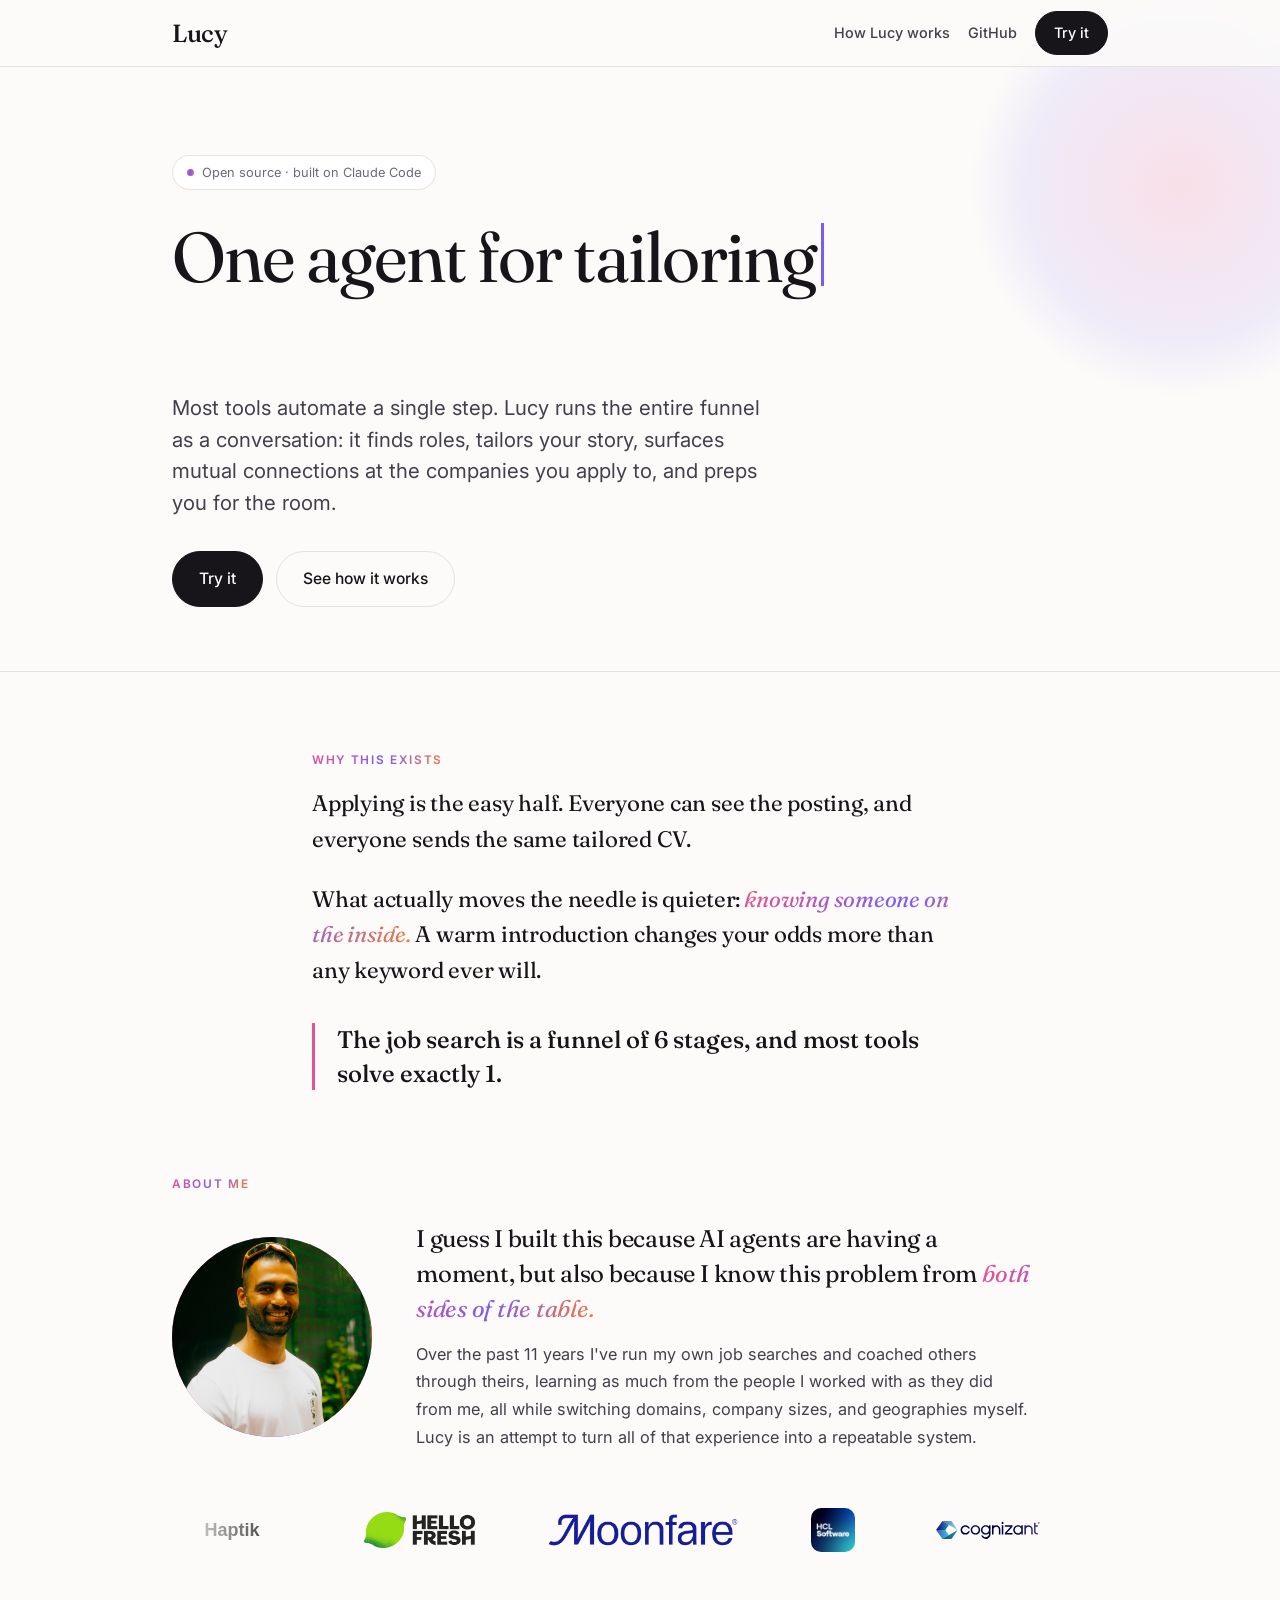
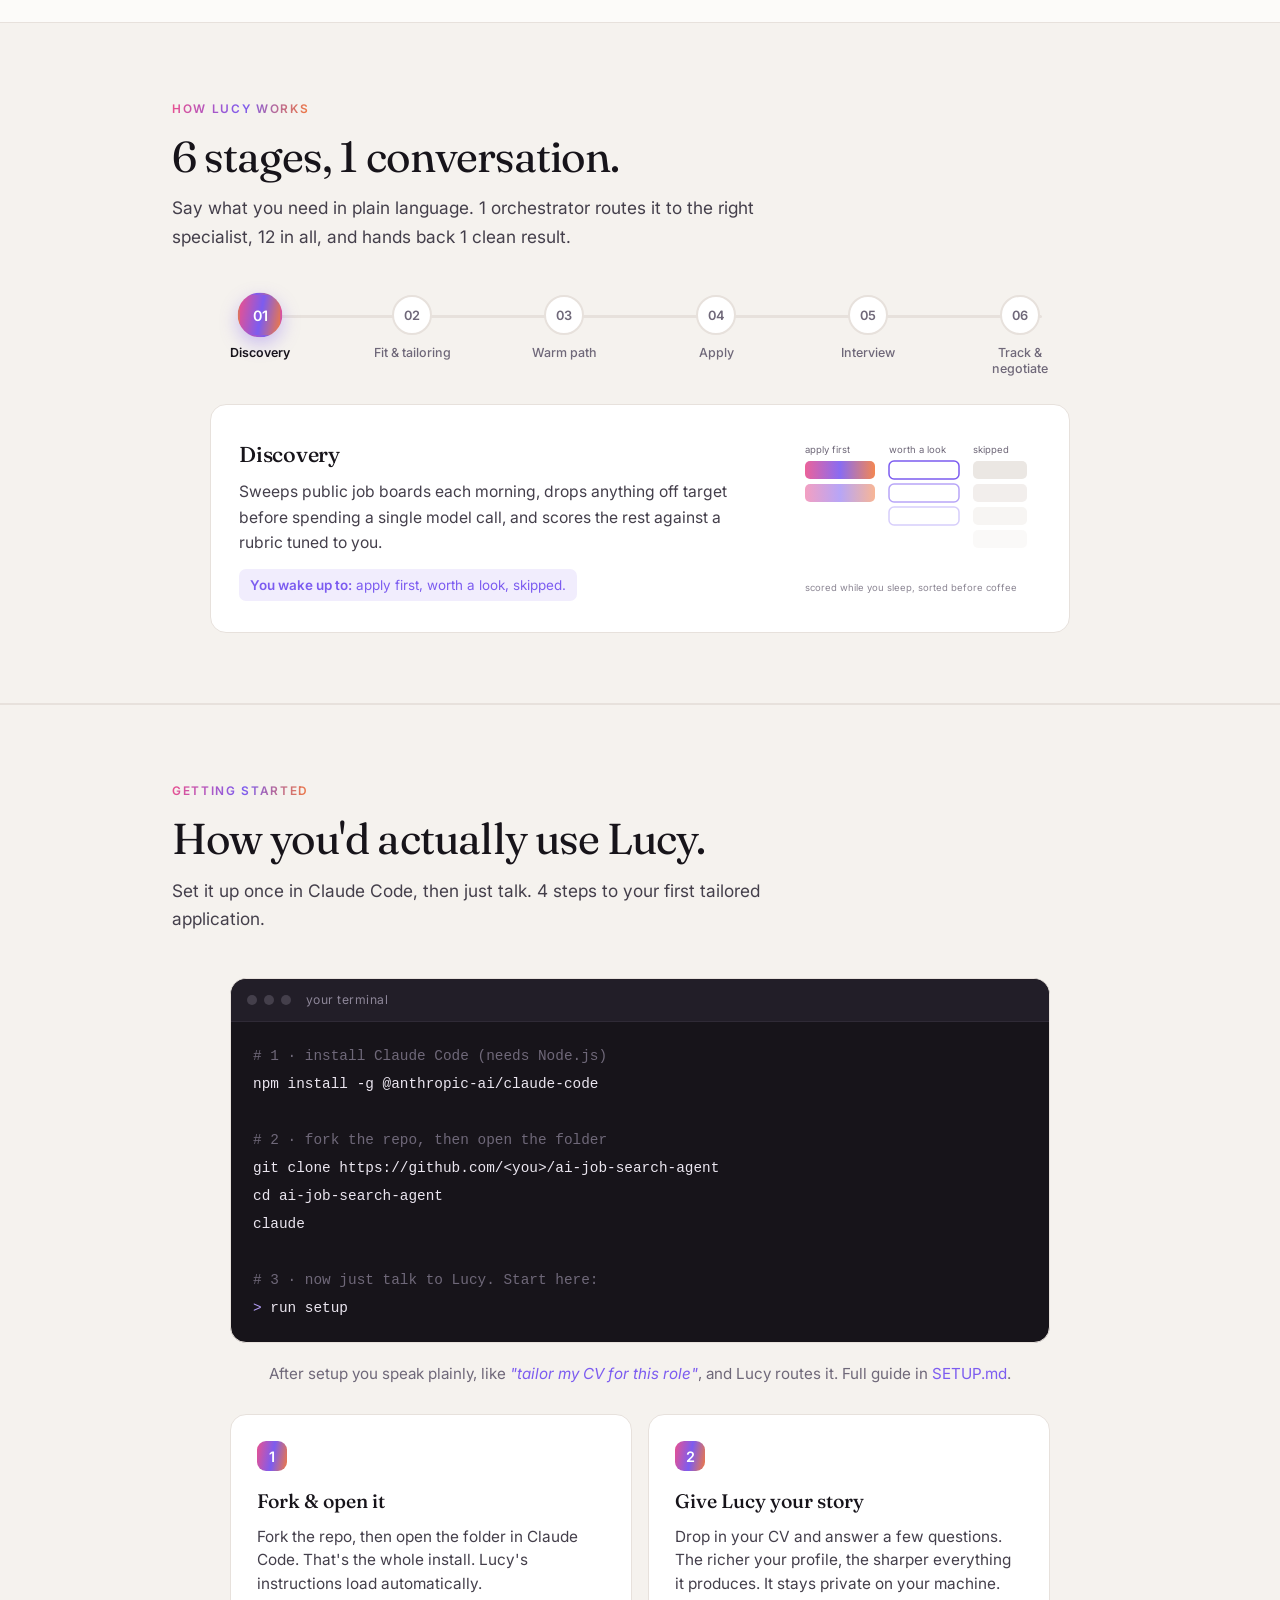
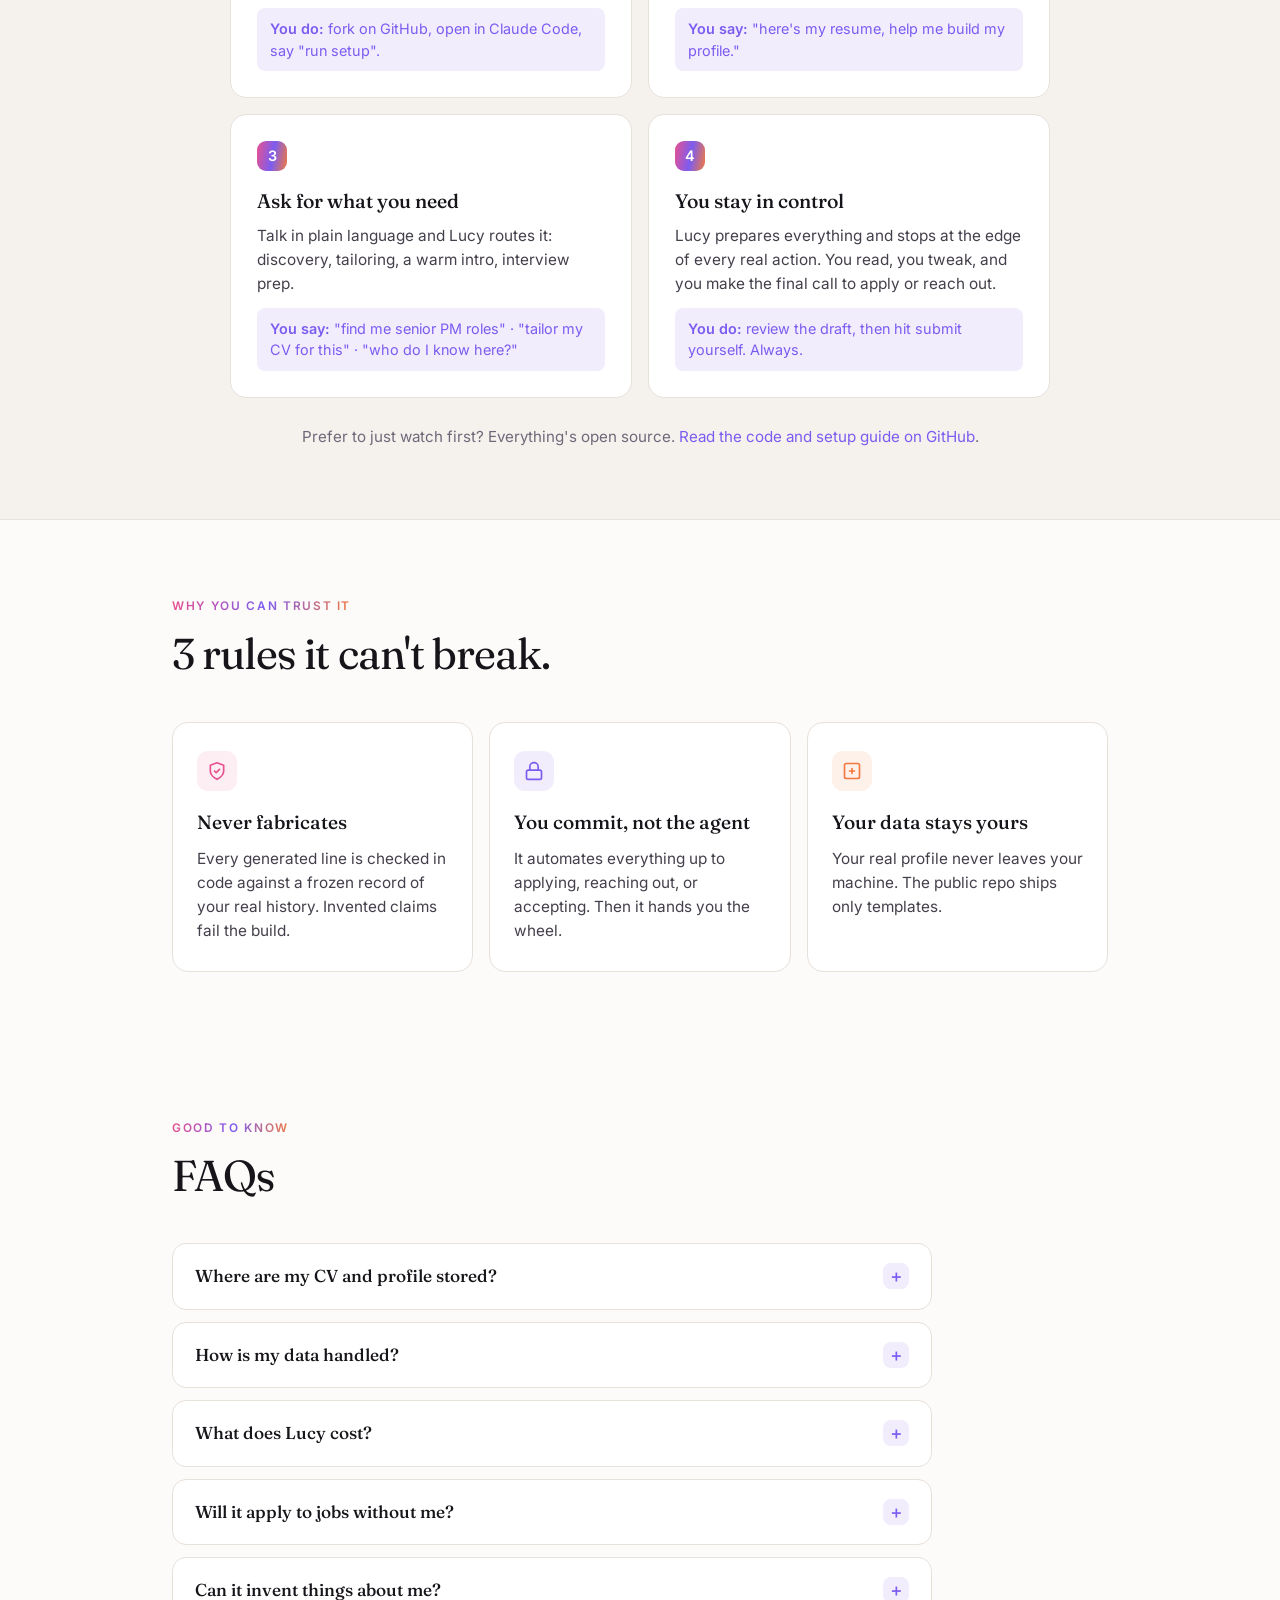
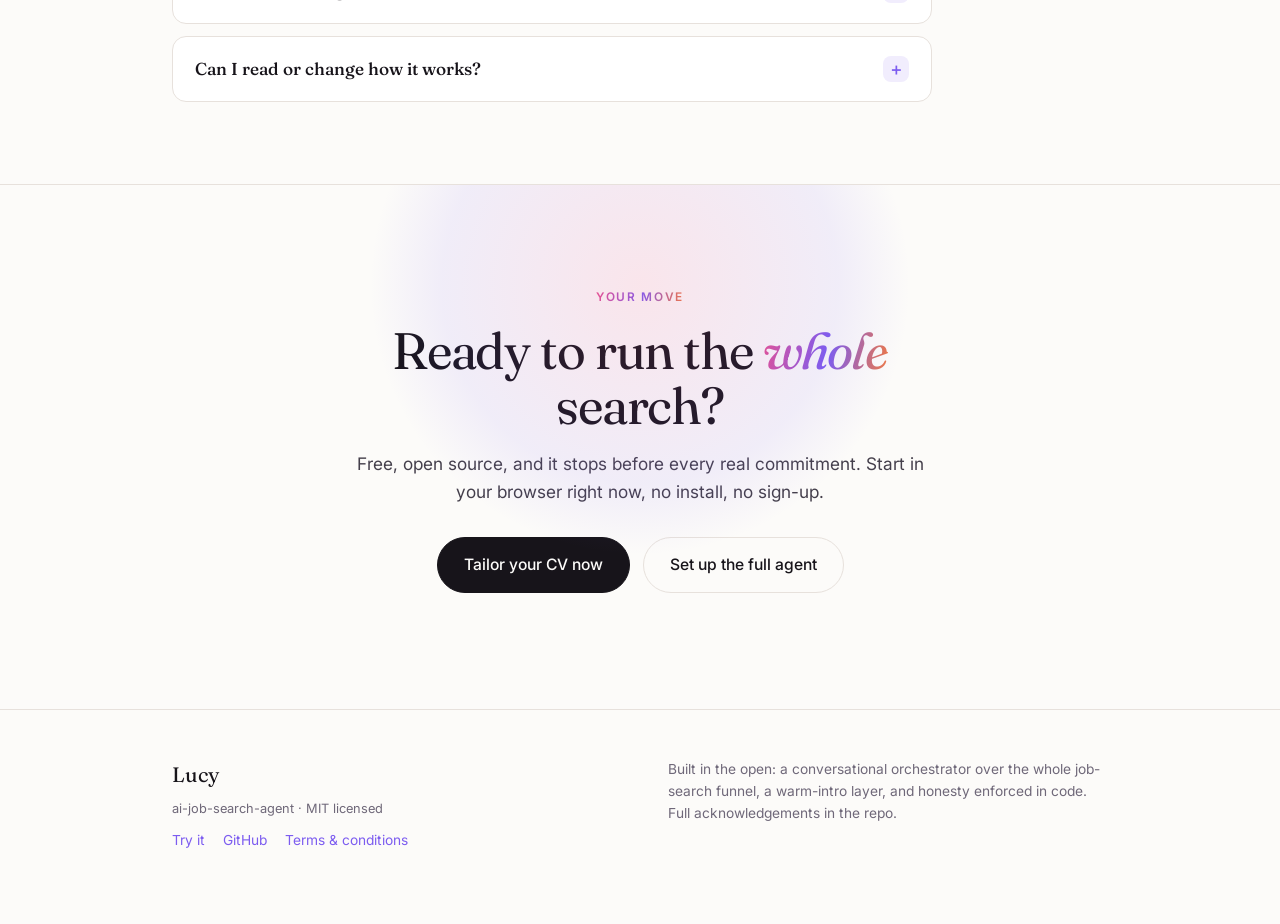
==== commit d8ac0c91: "FAQ: no tap text-selection flash, accordion behavior 2 interaction bugs the owner hit on iPad: - tap" ====
--- a/docs/index.html
+++ b/docs/index.html
@@ -222,7 +222,8 @@
   .faq-list{max-width:760px}
   .faq{border:1px solid var(--line);border-radius:14px;background:#fff;margin-bottom:12px;
     padding:0 22px}
-  .faq summary{cursor:pointer;list-style:none;display:flex;justify-content:space-between;
+  .faq summary{cursor:pointer;list-style:none;user-select:none;-webkit-user-select:none;
+    -webkit-tap-highlight-color:transparent;display:flex;justify-content:space-between;
     align-items:center;gap:16px;padding:18px 0;font-family:var(--display);font-weight:500;
     font-size:1.08rem;color:var(--ink)}
   .faq summary::-webkit-details-marker{display:none}
@@ -715,6 +716,11 @@
       c.addEventListener('click',act);
       c.addEventListener('keydown',e=>{if(e.key==='Enter'||e.key===' '){e.preventDefault();act()}});
     });
+    // FAQ accordion: opening one closes the others
+    const faqs=[...document.querySelectorAll('details.faq')];
+    faqs.forEach(d=>d.addEventListener('toggle',()=>{
+      if(d.open)faqs.forEach(o=>{if(o!==d)o.open=false});
+    }));
   })();
 </script>
 </body>
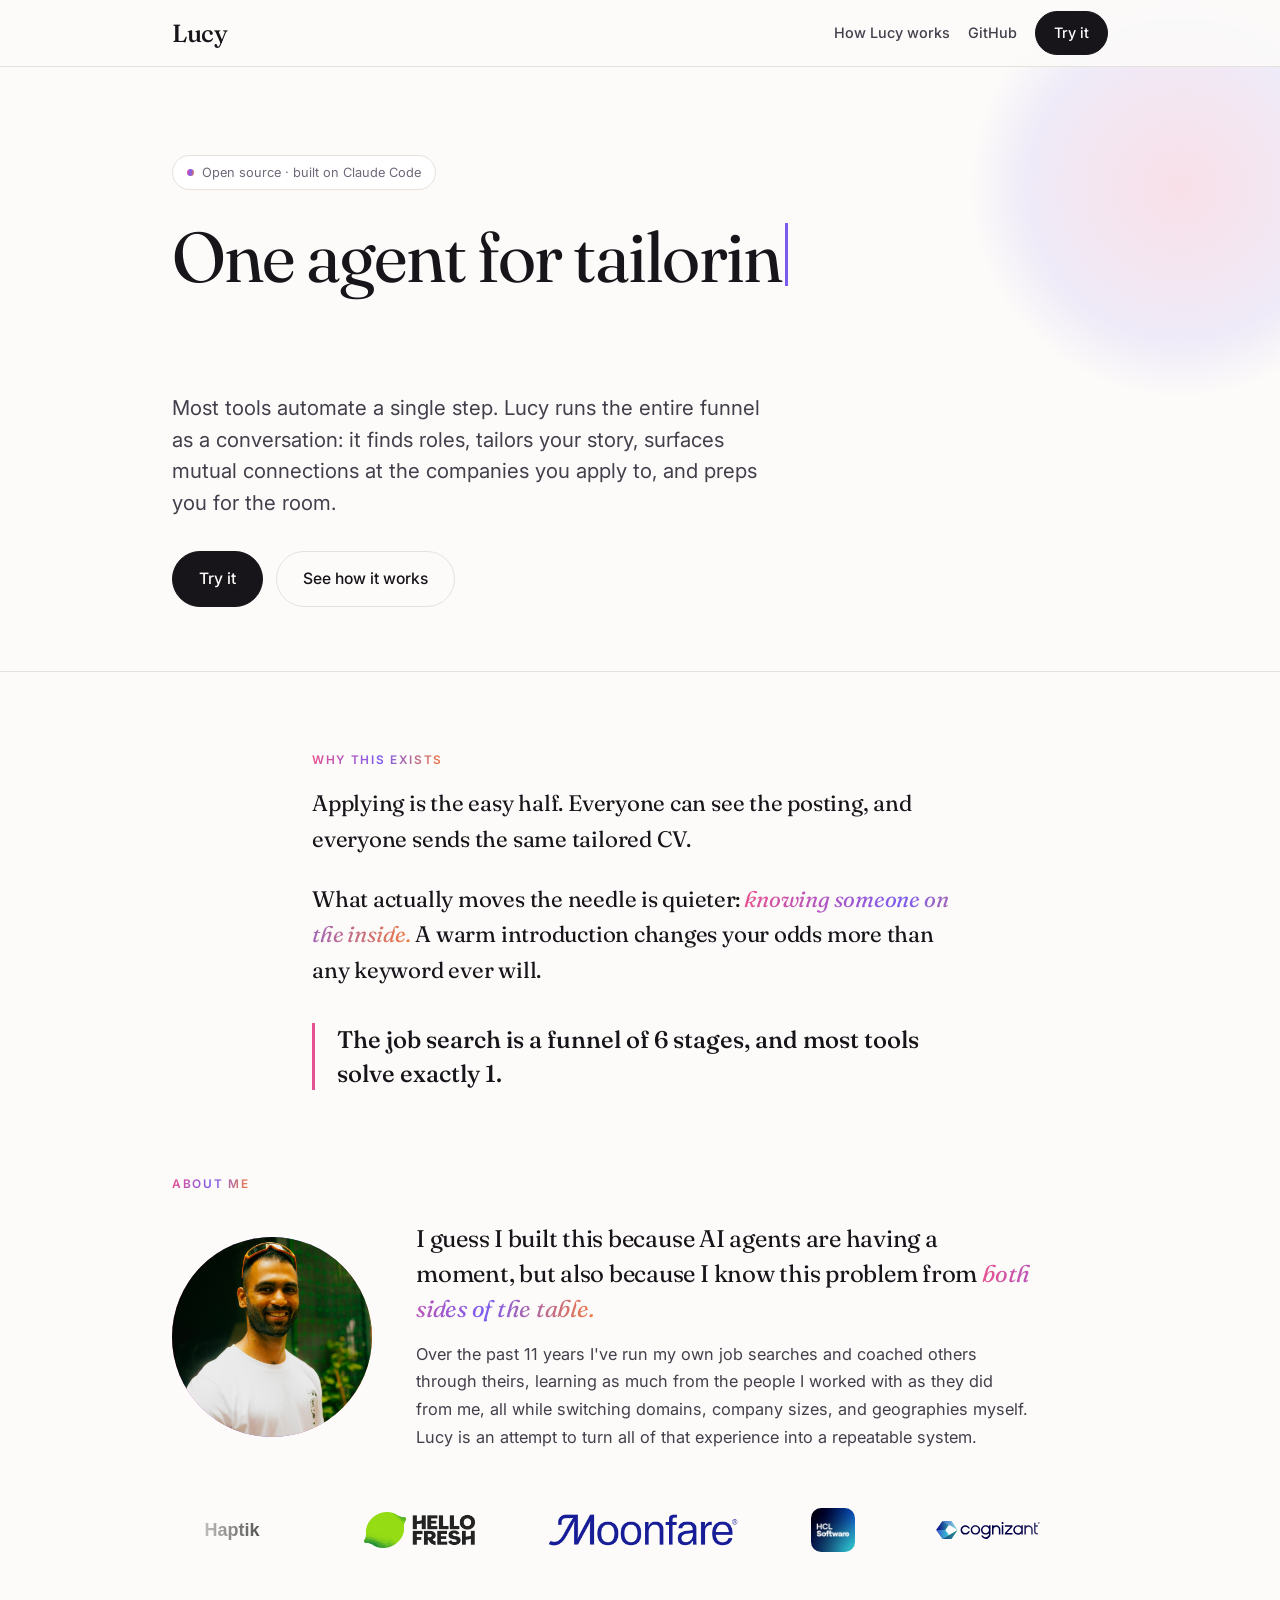
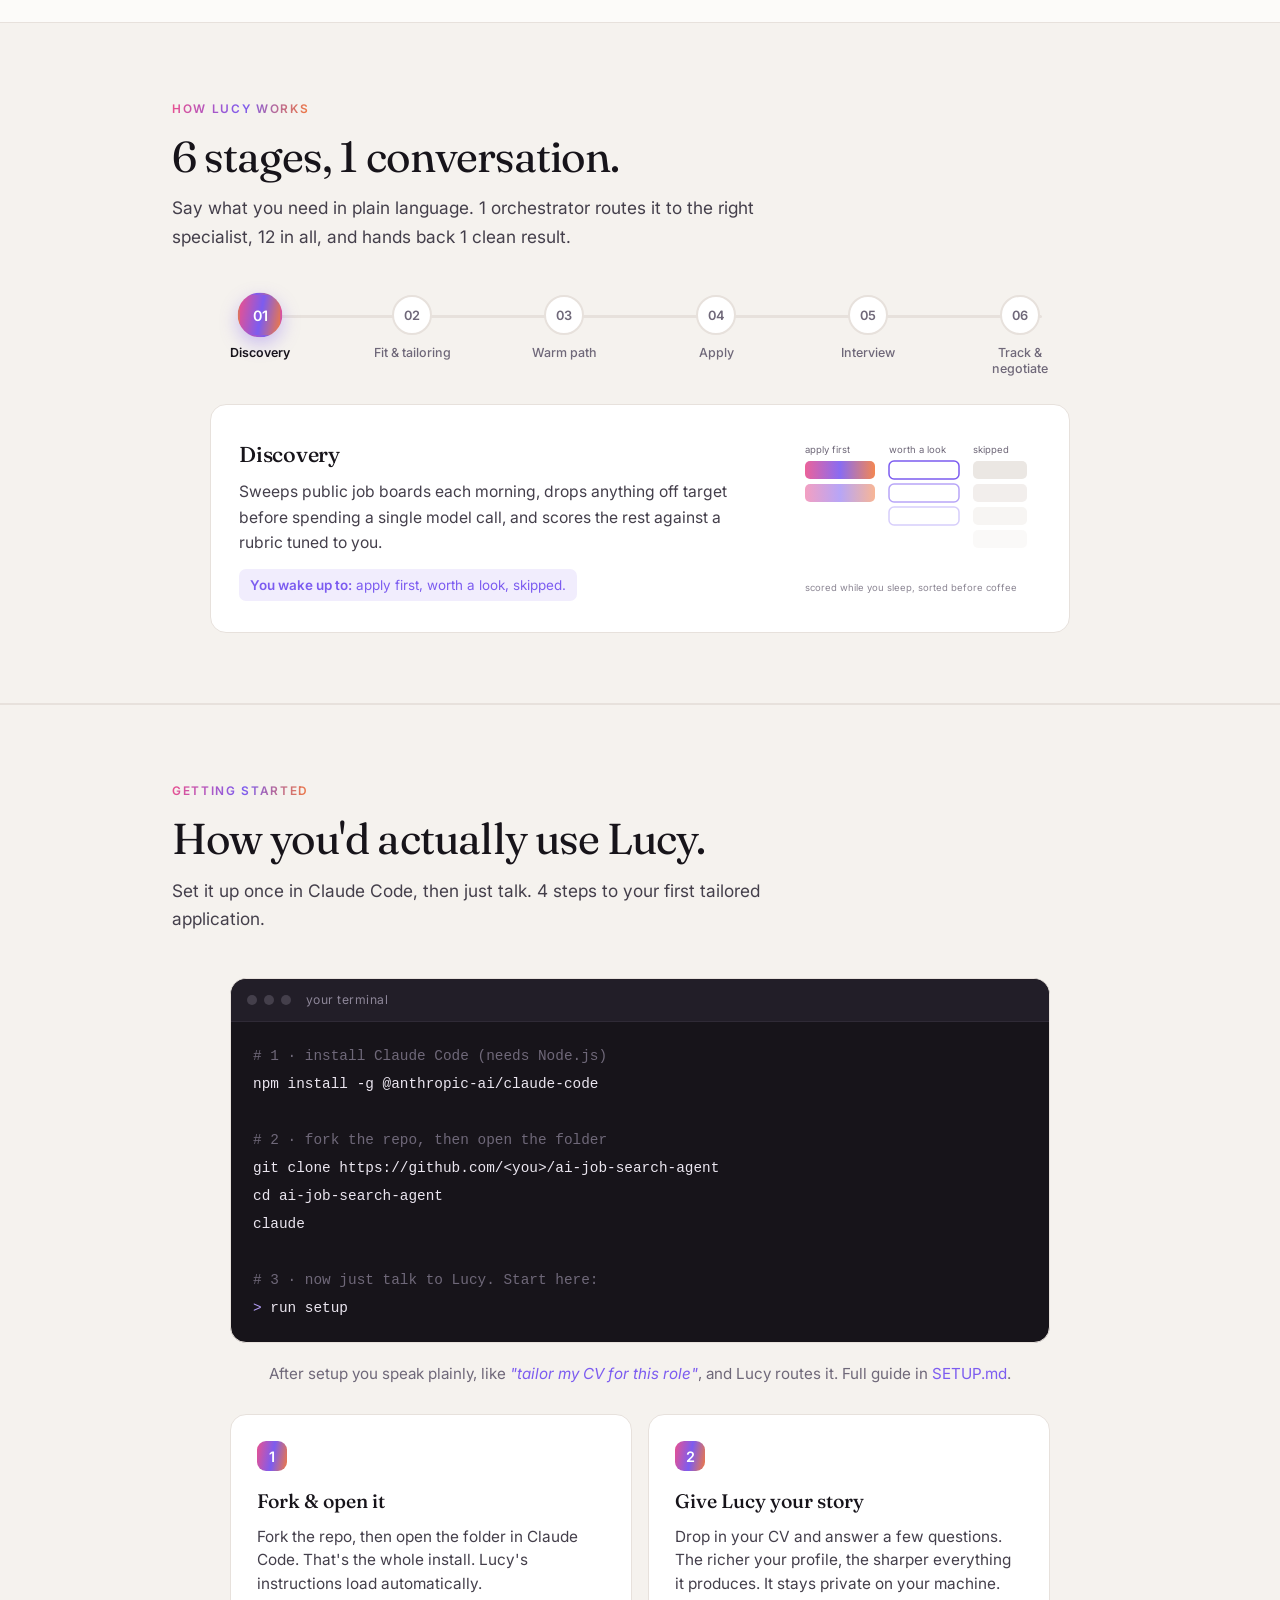
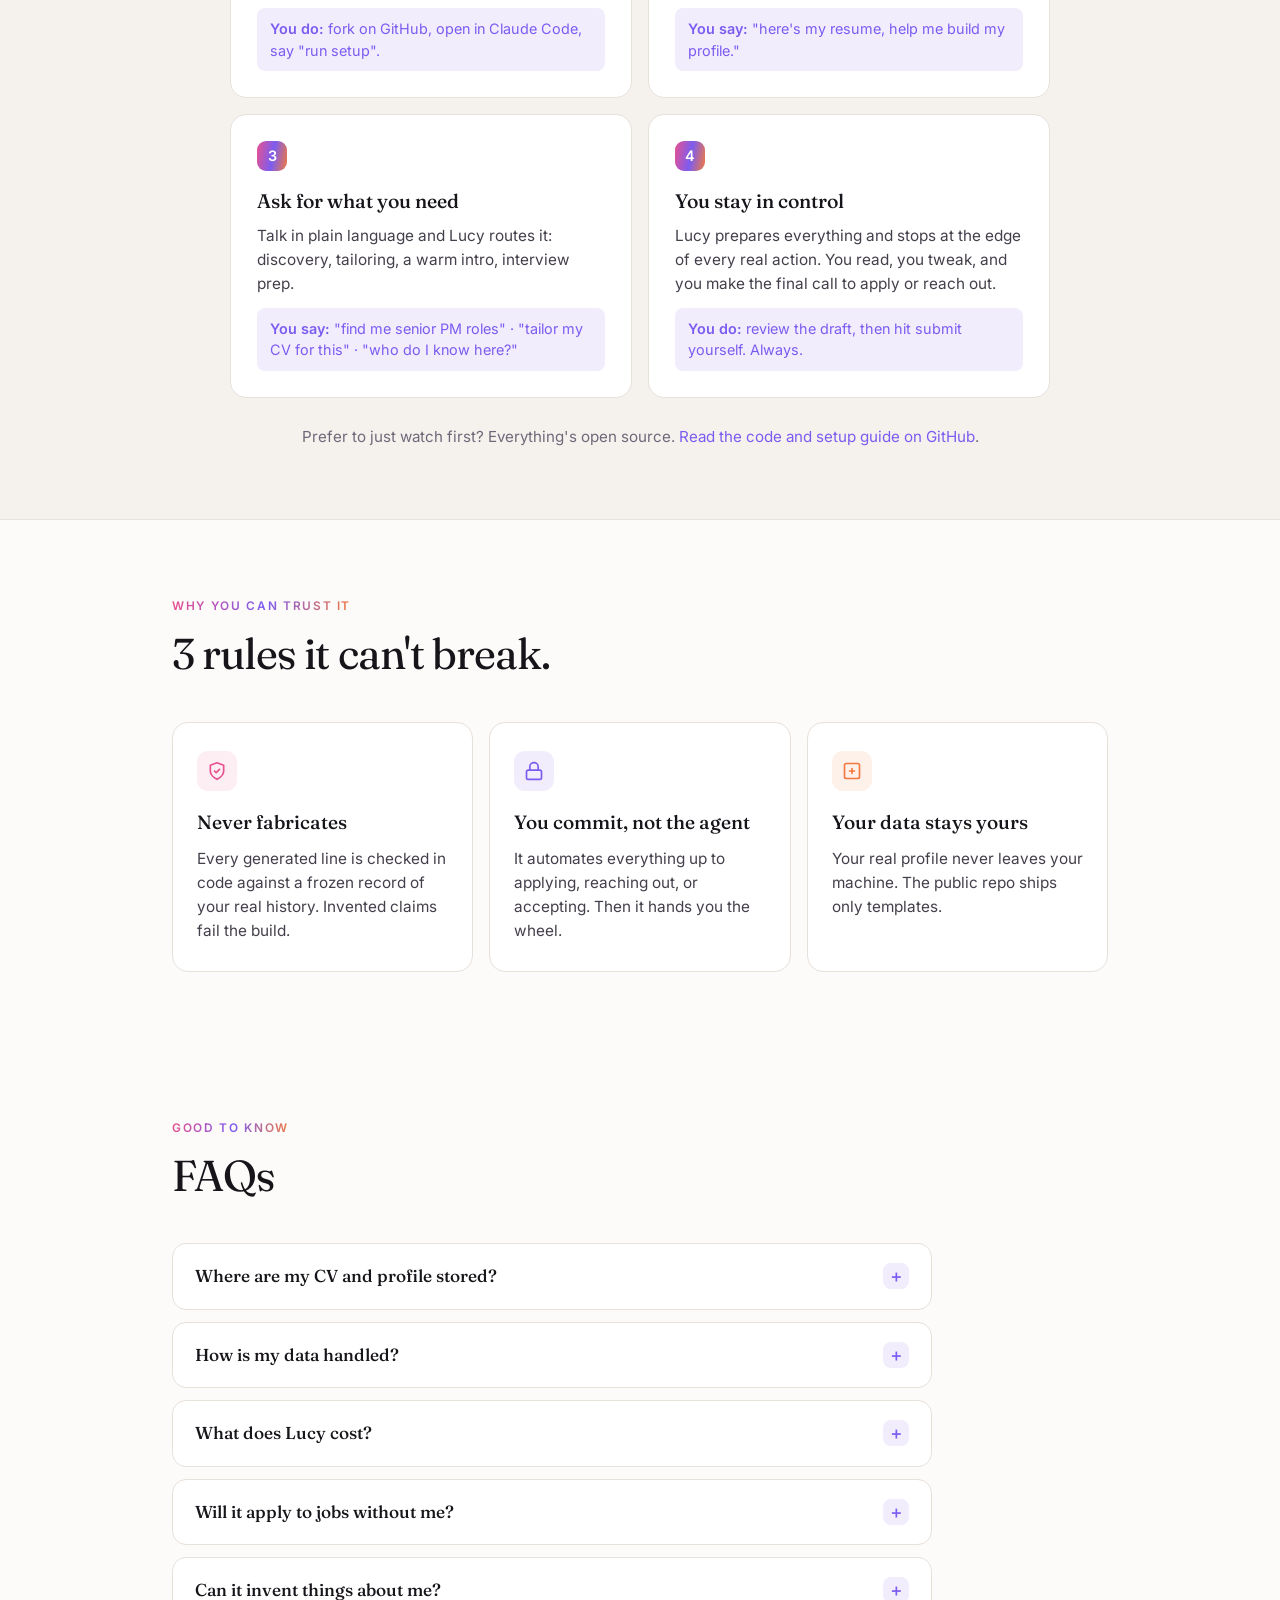
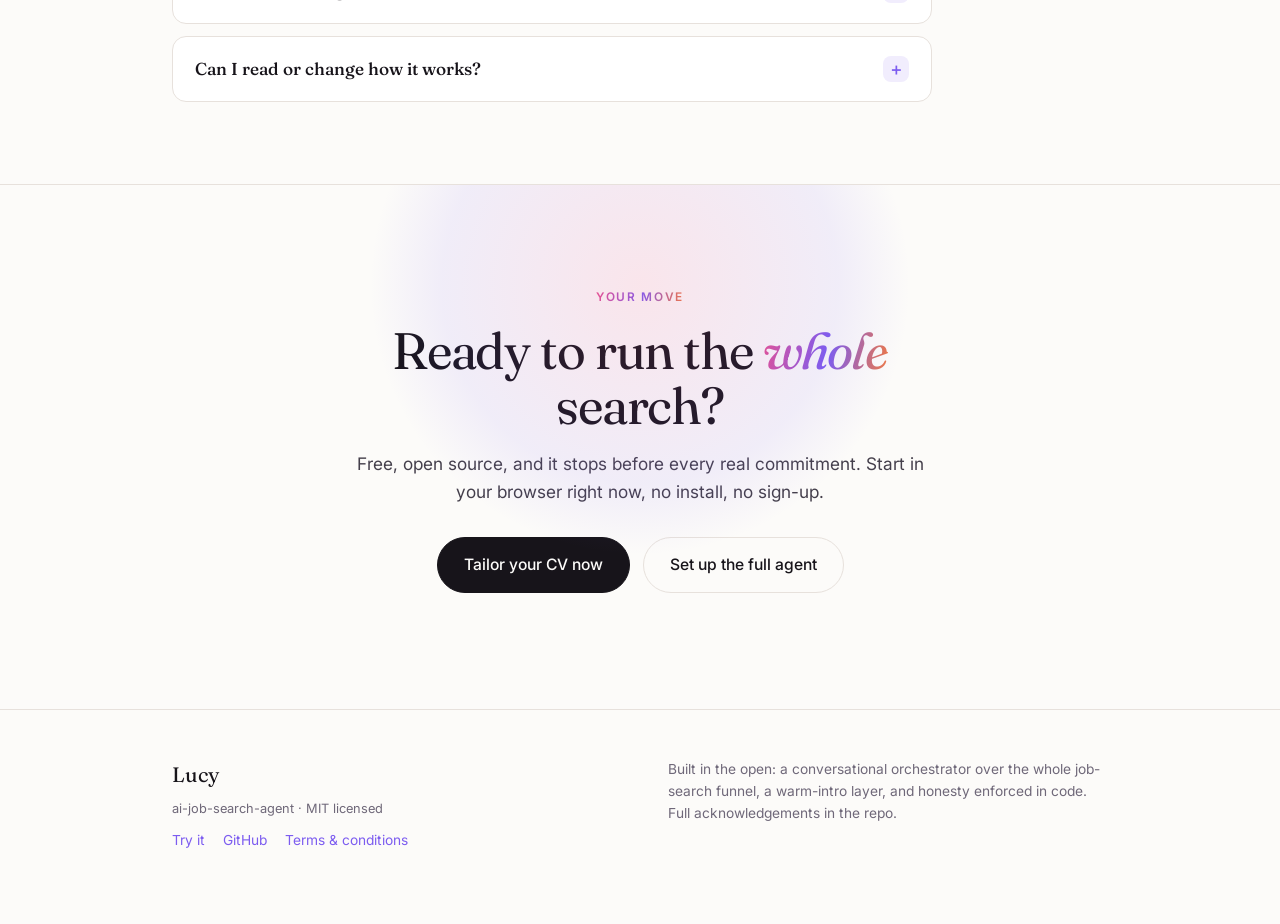
==== commit c959bcba: "Mobile: clip horizontal overflow from decorative hero blobs On iOS Safari the page could be swiped s" ====
--- a/docs/index.html
+++ b/docs/index.html
@@ -21,10 +21,10 @@
     --display:'Fraunces',Georgia,serif; --sans:'Inter',system-ui,-apple-system,sans-serif;
   }
   *{box-sizing:border-box;margin:0;padding:0}
-  html{scroll-behavior:smooth}
+  html{scroll-behavior:smooth;overflow-x:hidden;overflow-x:clip}
   @media (prefers-reduced-motion:reduce){html{scroll-behavior:auto}*:not(.marq-track){animation:none!important;transition:none!important}}
   body{background:var(--paper);color:var(--ink);font-family:var(--sans);
-    font-size:17px;line-height:1.65;-webkit-font-smoothing:antialiased;overflow-x:hidden}
+    font-size:17px;line-height:1.65;-webkit-font-smoothing:antialiased;overflow-x:hidden;overflow-x:clip}
   .wrap{max-width:1000px;margin:0 auto;padding:0 32px}
   @media(max-width:640px){.wrap{padding:0 22px}body{font-size:16px}}
   a{color:var(--violet);text-decoration:none}
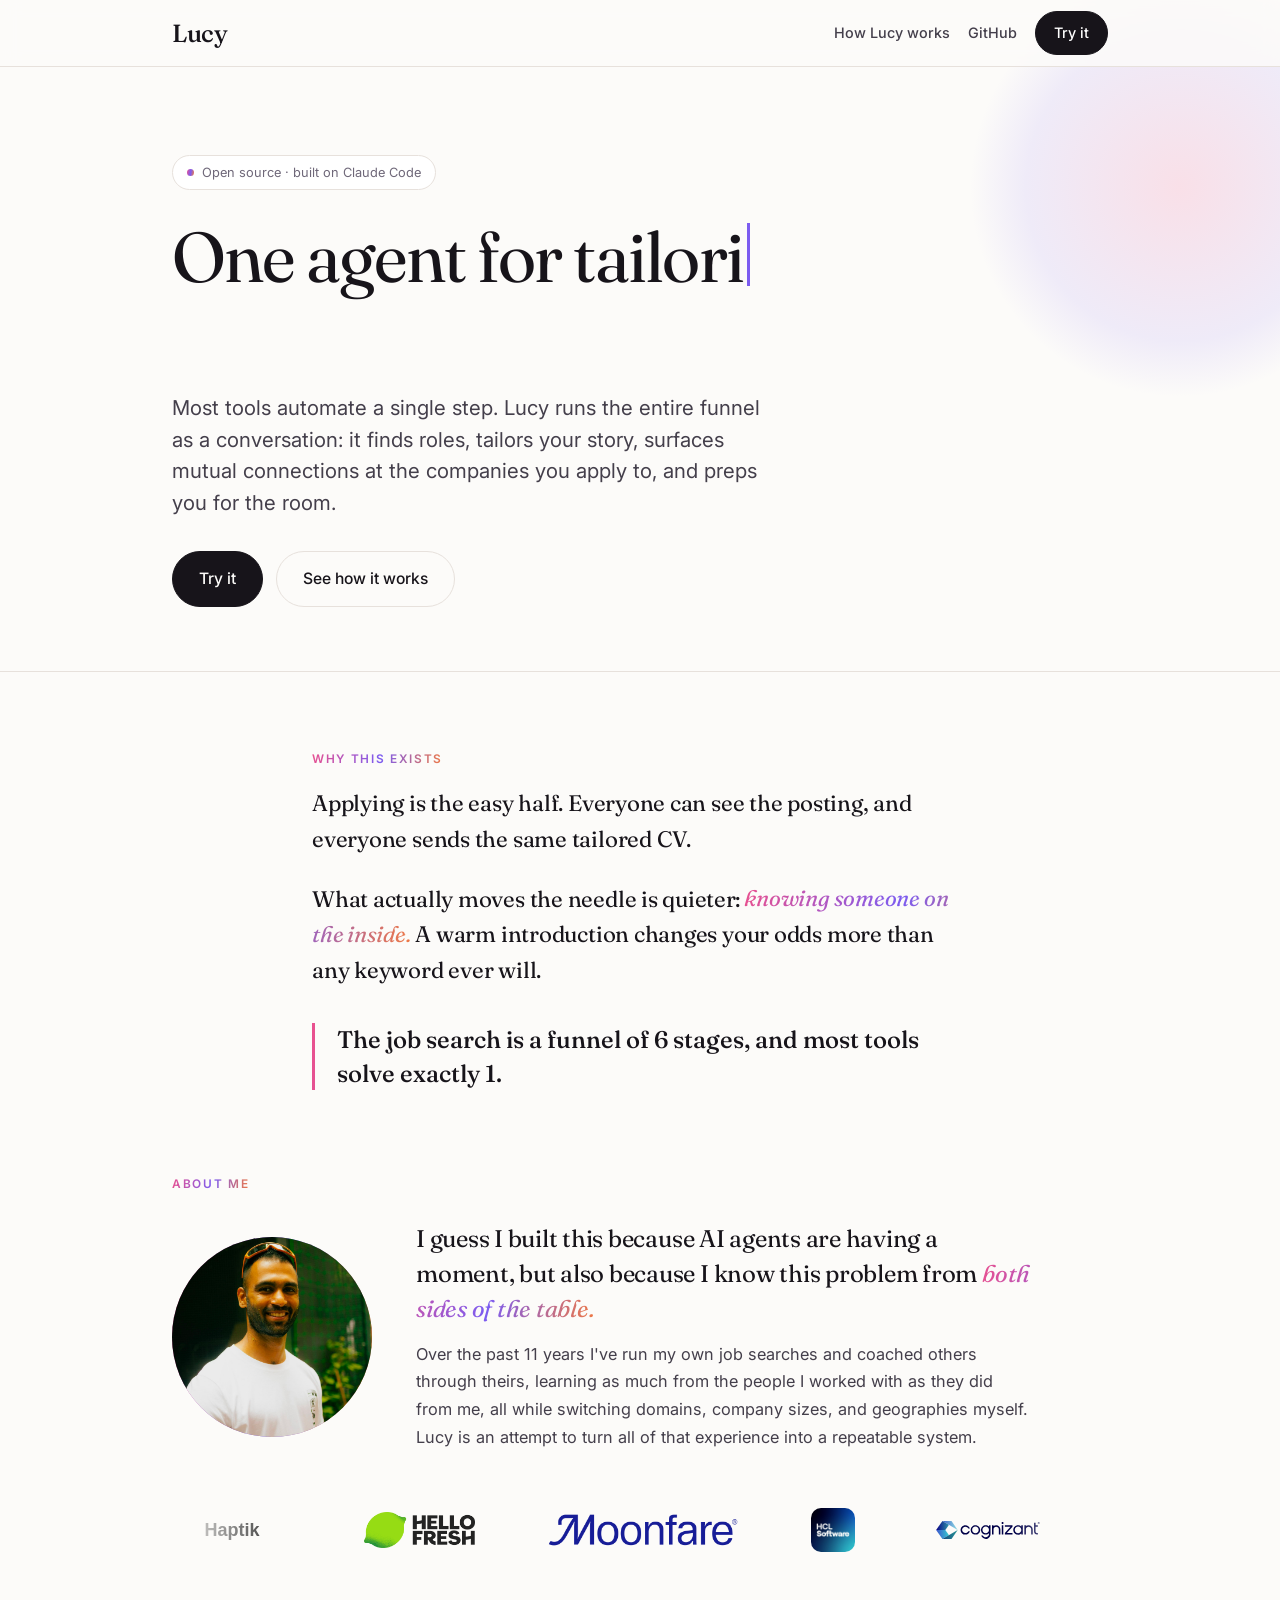
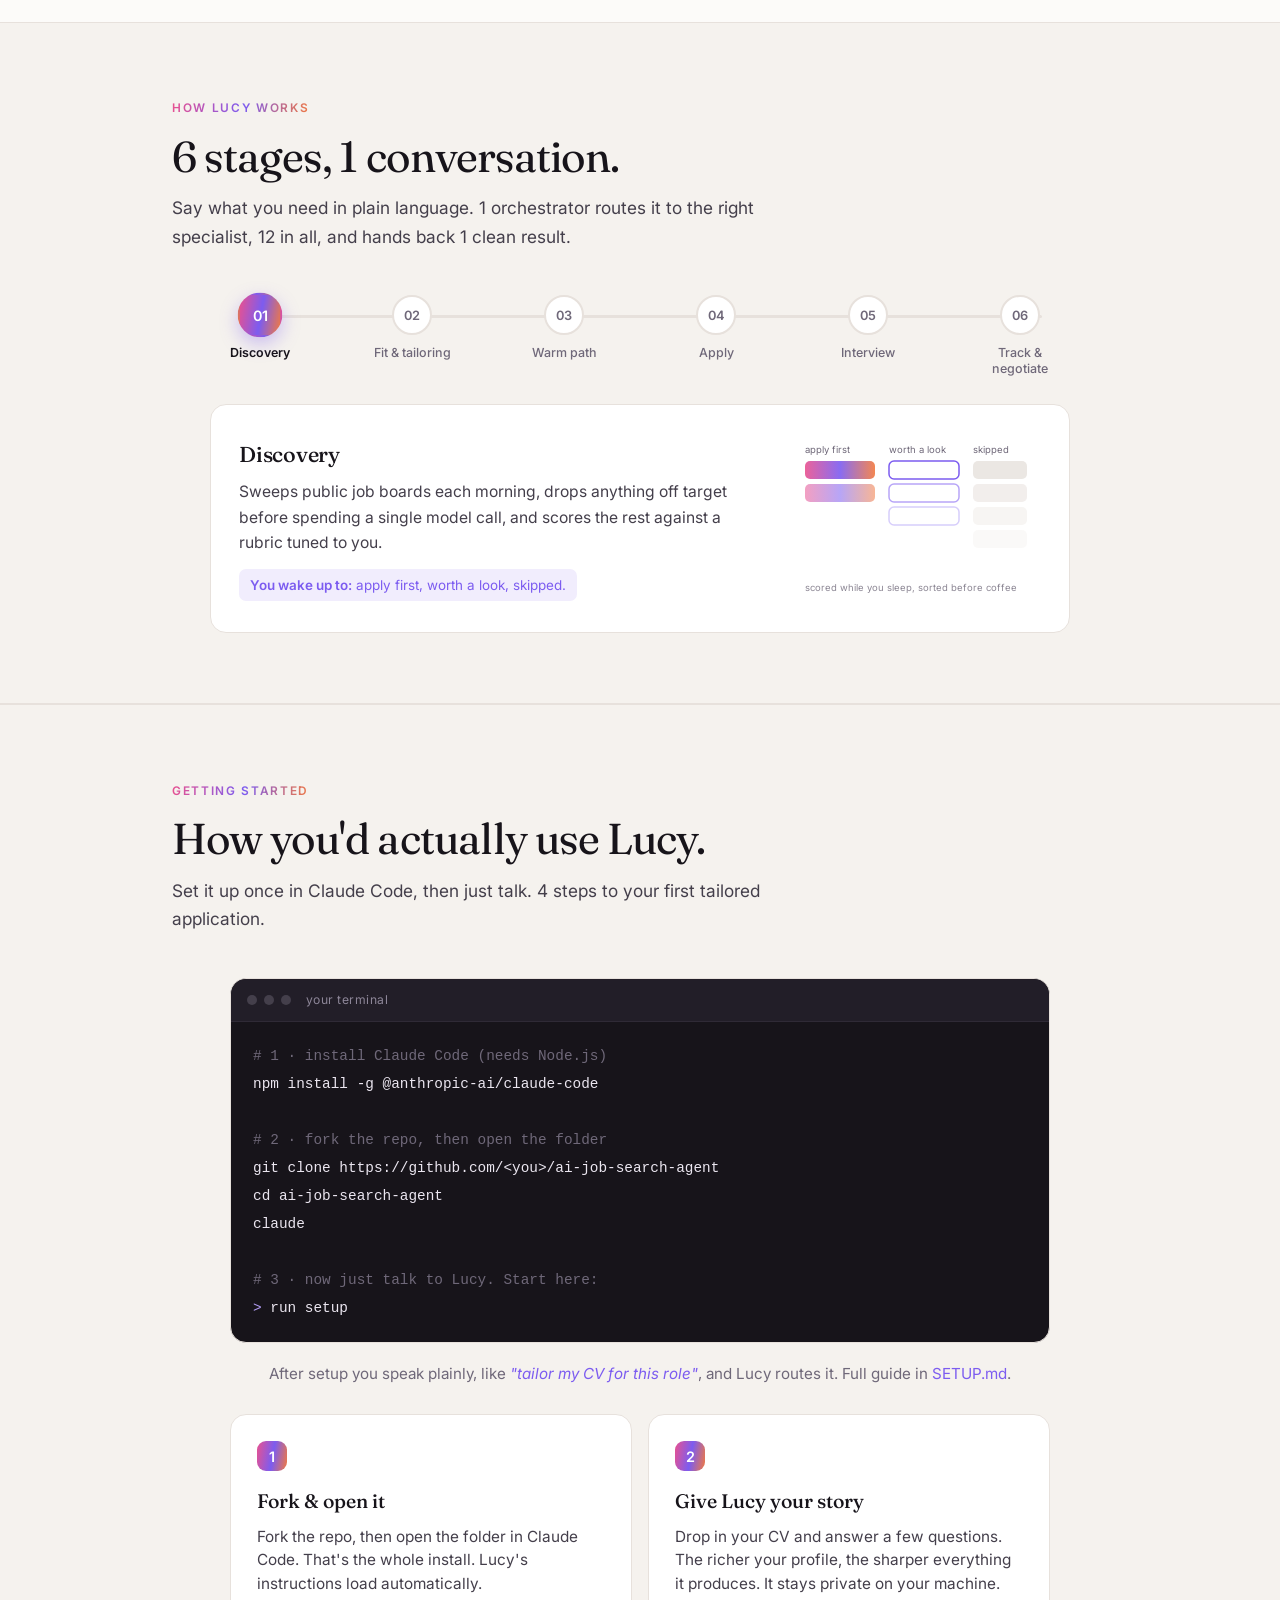
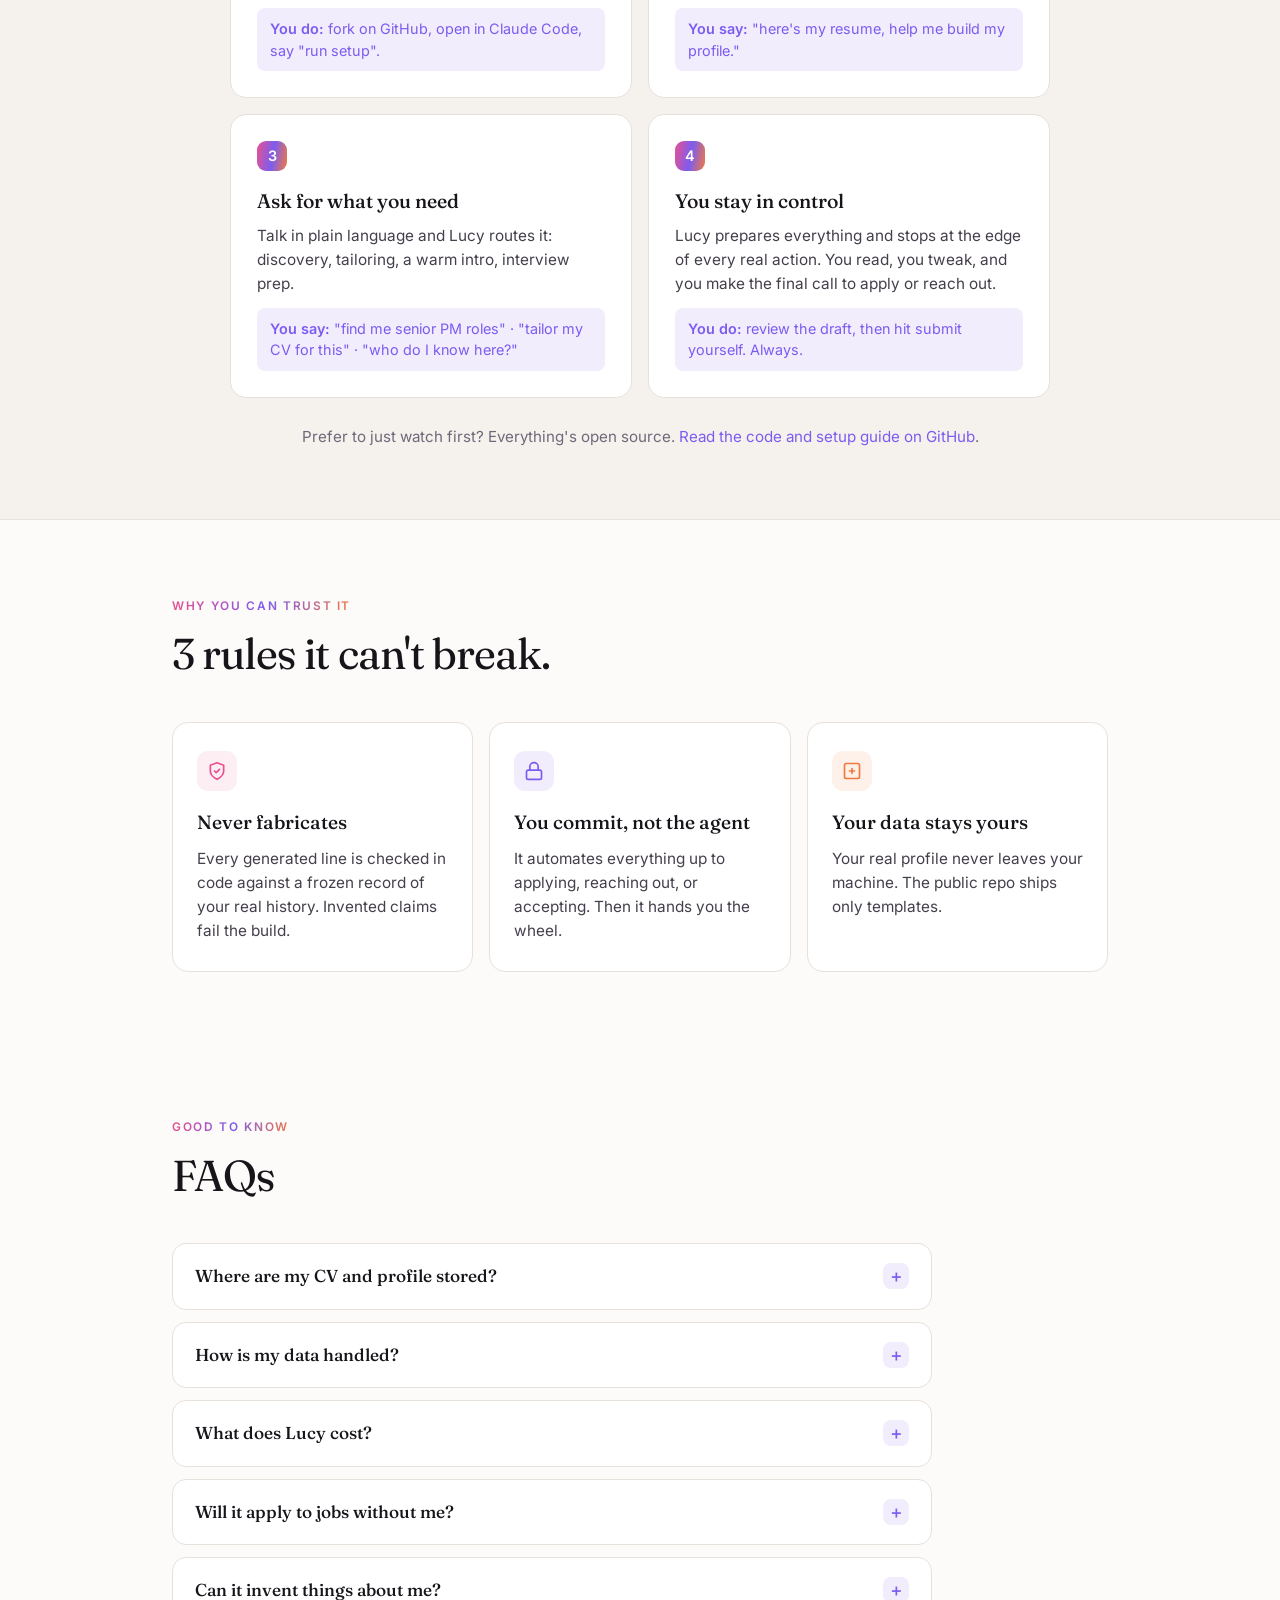
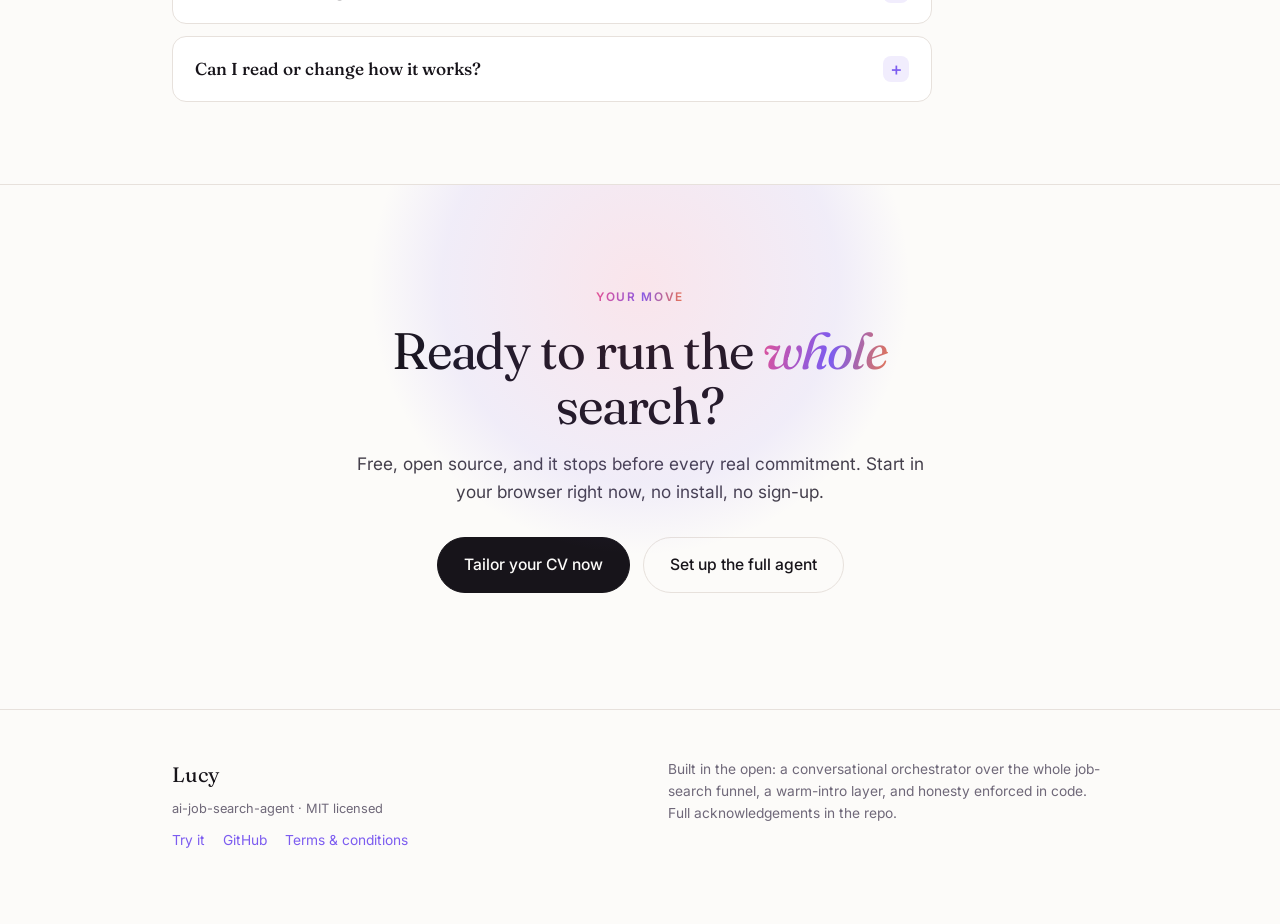
==== commit 81496245: "Stop gradient text from clipping tall and italic glyphs Gradient-filled text paints inside the inlin" ====
--- a/docs/index.html
+++ b/docs/index.html
@@ -32,6 +32,12 @@
   .eyebrow{font-family:var(--sans);font-size:.74rem;font-weight:600;letter-spacing:.14em;
     text-transform:uppercase;background:var(--grad);-webkit-background-clip:text;
     background-clip:text;color:transparent}
+  /* Gradient-filled text is painted inside the inline box, which is shorter and
+     narrower than tall or italic glyphs. Padding grows that box so ascenders,
+     descenders and italic overhangs stay filled; the negative margin keeps the
+     horizontal padding from shifting the text that follows. */
+  .eyebrow,h1 em,.story .turn,.whoami .lead em,.cta-end h2 em{
+    padding-top:.2em;padding-bottom:.2em;padding-right:.09em;margin-right:-.09em}
 
   nav{position:sticky;top:0;z-index:50;background:rgba(252,251,249,.85);
     backdrop-filter:blur(10px);border-bottom:1px solid var(--line)}
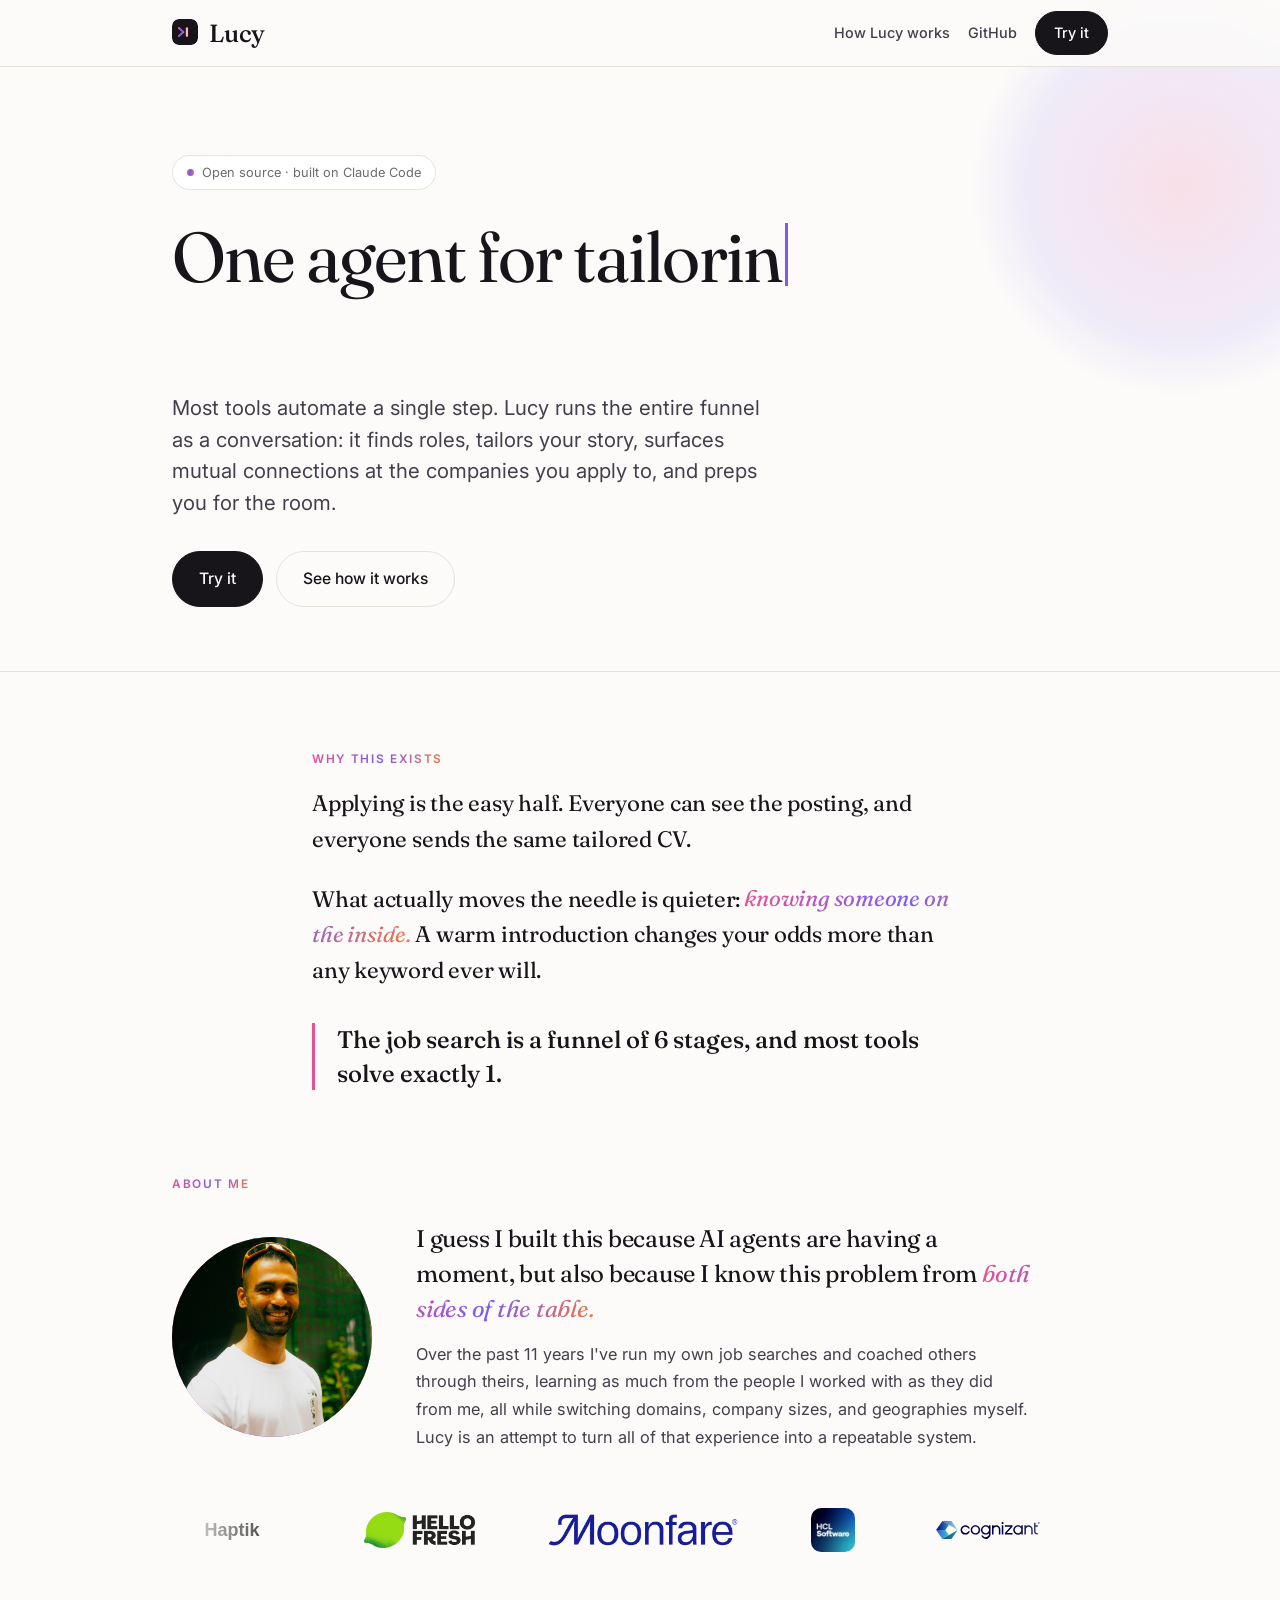
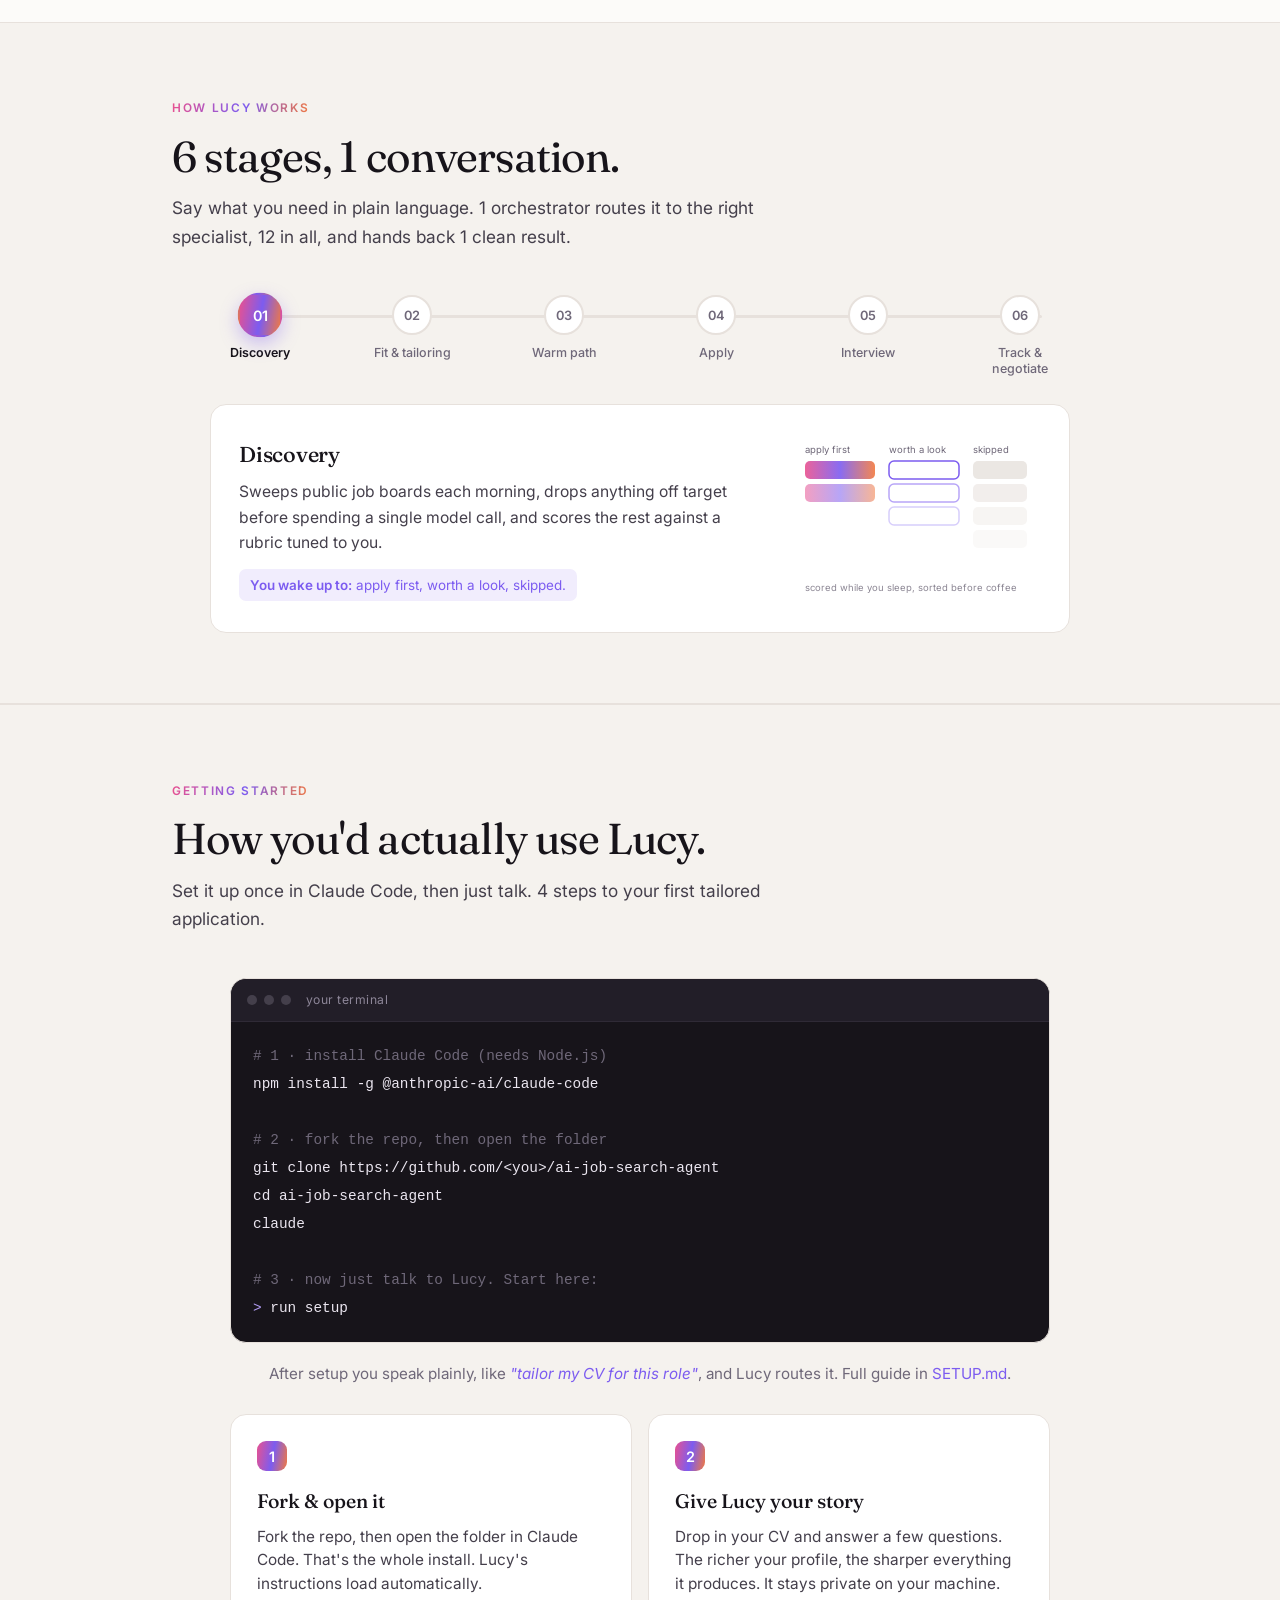
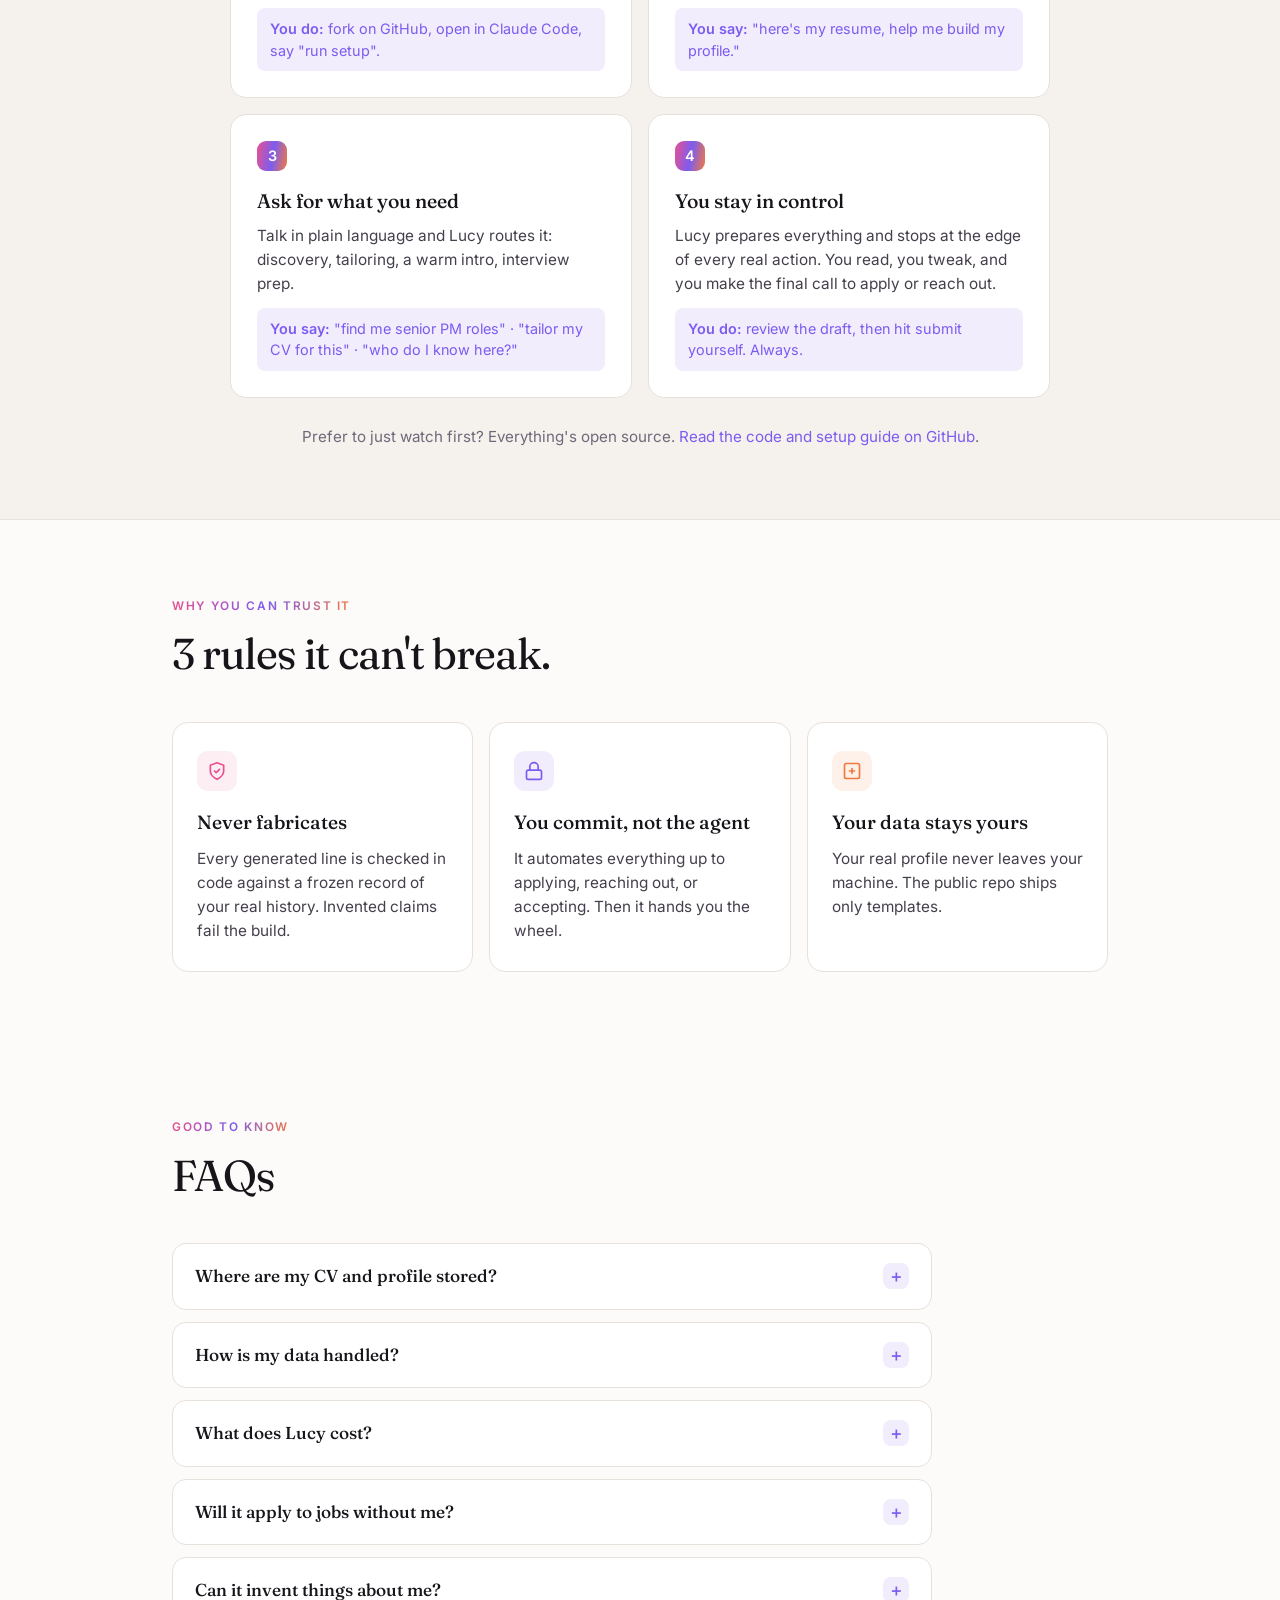
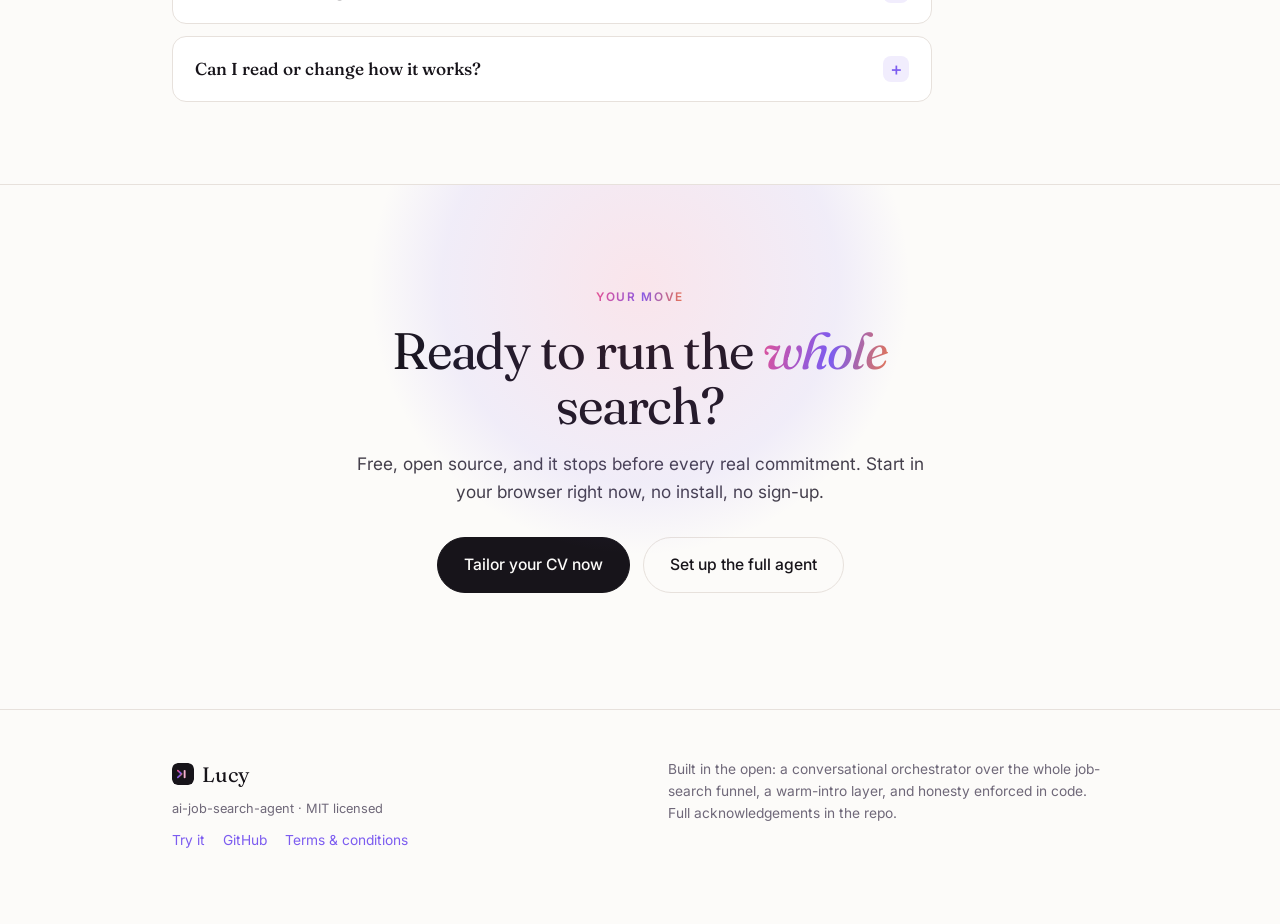
==== commit ea1964c2: "Adopt the prompt-caret mark, and fix links that shared as a grey box Ships option C as Lucy's placeh" ====
--- a/docs/index.html
+++ b/docs/index.html
@@ -4,10 +4,23 @@
 <meta charset="UTF-8">
 <meta name="viewport" content="width=device-width, initial-scale=1.0">
 <title>Lucy: one agent for the whole job search</title>
+<link rel="icon" type="image/svg+xml" href="assets/logo/favicon.svg">
+<link rel="icon" type="image/png" sizes="32x32" href="assets/logo/icon-32.png">
+<link rel="icon" type="image/png" sizes="16x16" href="assets/logo/icon-16.png">
+<link rel="apple-touch-icon" href="assets/logo/apple-touch-icon.png">
 <meta name="description" content="Lucy is a conversational multi-agent system that runs the entire job-search funnel: discovery, tailoring, mutual connections, interview prep. Built on Claude Code, open source.">
 <meta property="og:title" content="Lucy: one agent for the whole job search">
 <meta property="og:description" content="A conversational agent that runs the entire job-search funnel. Open source, built on Claude Code.">
 <meta property="og:type" content="website">
+<meta property="og:url" content="https://himadritrying.github.io/ai-job-search-agent/">
+<meta property="og:image" content="https://himadritrying.github.io/ai-job-search-agent/assets/social/og.png">
+<meta property="og:image:width" content="1200">
+<meta property="og:image:height" content="630">
+<meta property="og:site_name" content="Lucy">
+<meta name="twitter:card" content="summary_large_image">
+<meta name="twitter:title" content="Lucy: one agent for the whole job search">
+<meta name="twitter:description" content="A conversational agent that runs the entire job-search funnel. Open source, built on Claude Code.">
+<meta name="twitter:image" content="https://himadritrying.github.io/ai-job-search-agent/assets/social/og.png">
 <link rel="preconnect" href="https://fonts.googleapis.com">
 <link rel="preconnect" href="https://fonts.gstatic.com" crossorigin>
 <link href="https://fonts.googleapis.com/css2?family=Fraunces:opsz,wght@9..144,400;9..144,500&family=Inter:wght@400;500;600&display=swap" rel="stylesheet">
@@ -242,16 +255,19 @@
   footer{border-top:1px solid var(--line);padding:48px 0 72px;margin-top:20px}
   footer .wrap{display:flex;justify-content:space-between;gap:24px;flex-wrap:wrap;align-items:flex-start}
   footer .credits{font-size:.86rem;color:var(--ink-3);max-width:440px;line-height:1.6}
-  footer .foot-logo{font-family:var(--display);font-size:1.3rem;margin-bottom:6px}
+  footer .foot-logo{font-family:var(--display);font-size:1.3rem;margin-bottom:6px;display:flex;align-items:center;gap:.4em}
+  footer .foot-logo img{border-radius:6px;display:block;position:relative;top:-1px}
   footer .lic{font-size:.8rem;color:var(--ink-3)}
   footer .foot-links{display:flex;gap:18px;margin-top:10px;font-size:.86rem}
+  .logo{display:inline-flex;align-items:center;gap:.46em}
+  .logo .mark{display:block;border-radius:7px;flex:none;position:relative;top:-1px}
 </style>
 </head>
 <body>
 
 <nav>
   <div class="wrap">
-    <a class="logo" href="#top">Lucy</a>
+    <a class="logo" href="#top"><img class="mark" src="assets/logo/lucy-mark.svg" alt="" width="26" height="26"><span>Lucy</span></a>
     <div class="nav-links">
       <a class="nav-link" href="#how">How Lucy works</a>
       <a class="nav-link" href="https://github.com/HimadriTrying/ai-job-search-agent" target="_blank" rel="noopener">GitHub</a>
@@ -645,7 +661,7 @@
 <footer>
   <div class="wrap">
     <div>
-      <div class="foot-logo">Lucy</div>
+      <div class="foot-logo"><img src="assets/logo/lucy-mark.svg" alt="" width="22" height="22"><span>Lucy</span></div>
       <div class="lic">ai-job-search-agent · MIT licensed</div>
       <div class="foot-links">
         <a href="try.html">Try it</a>
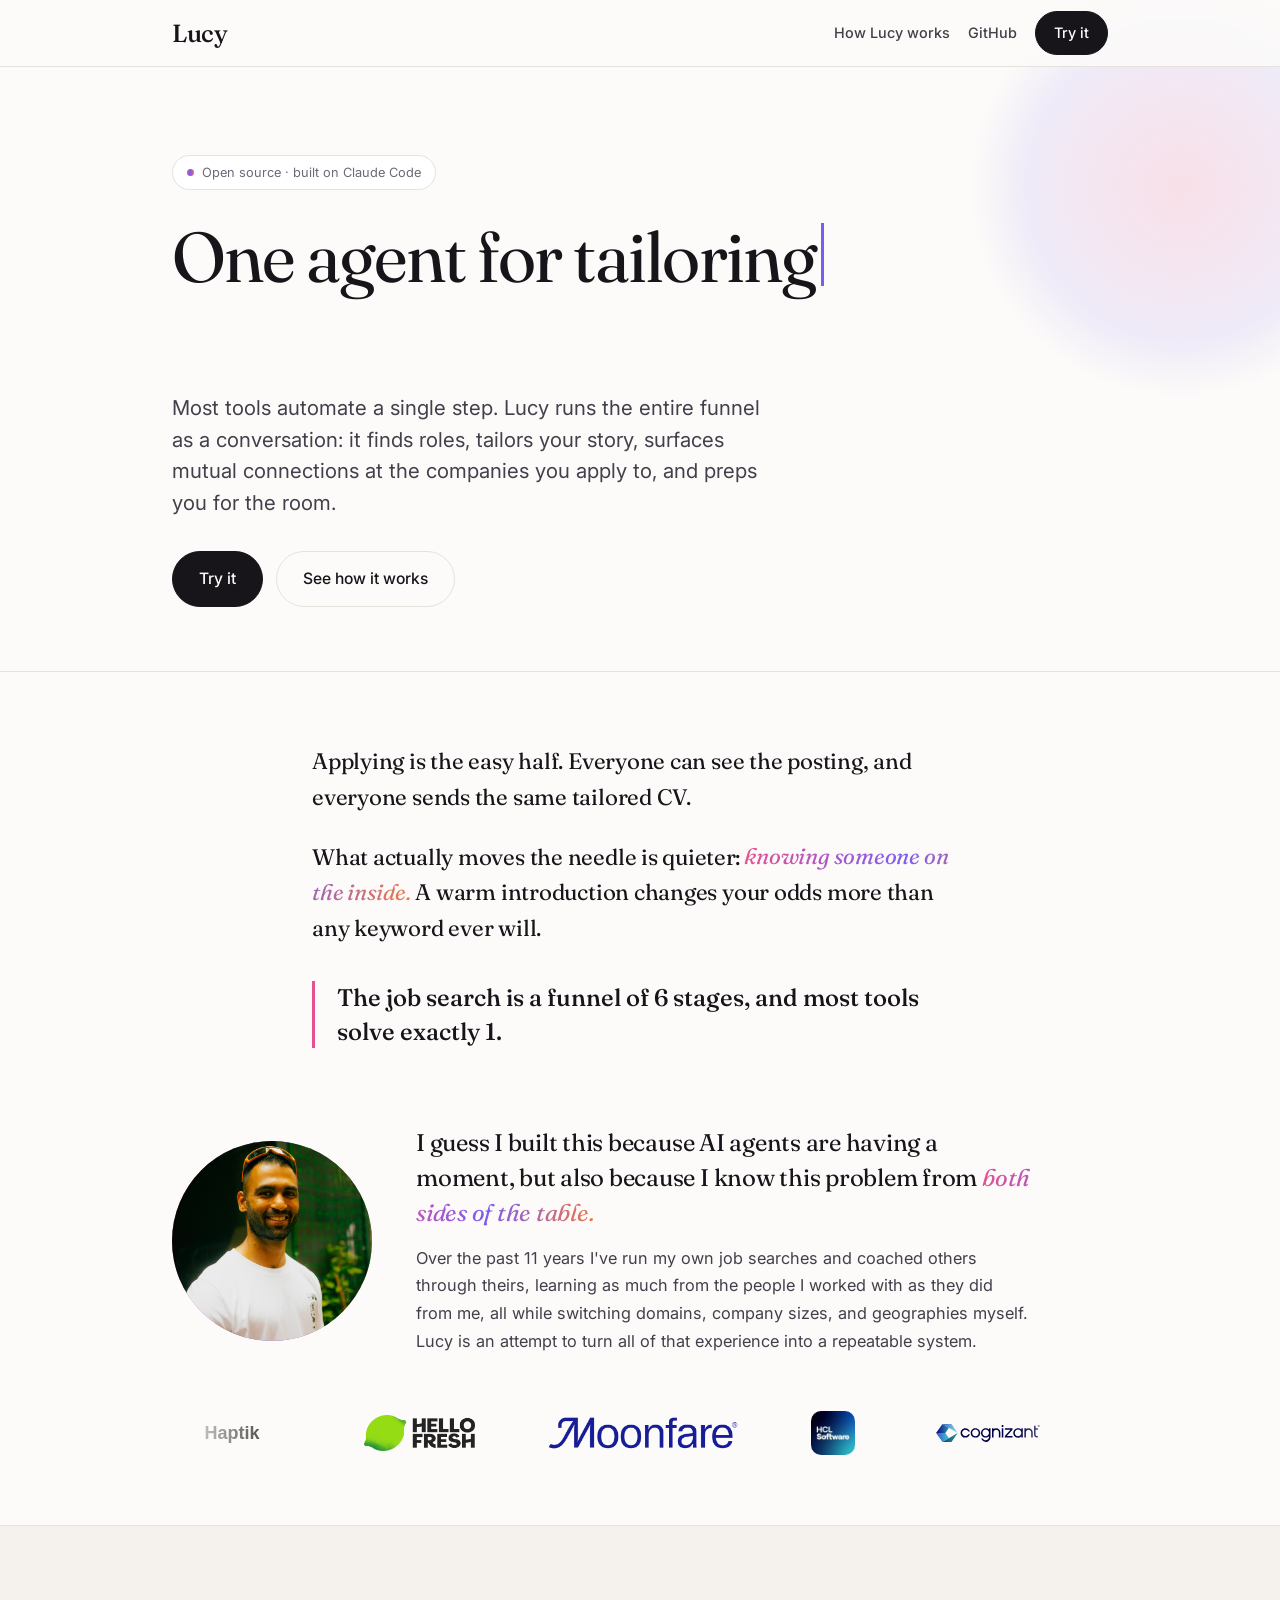
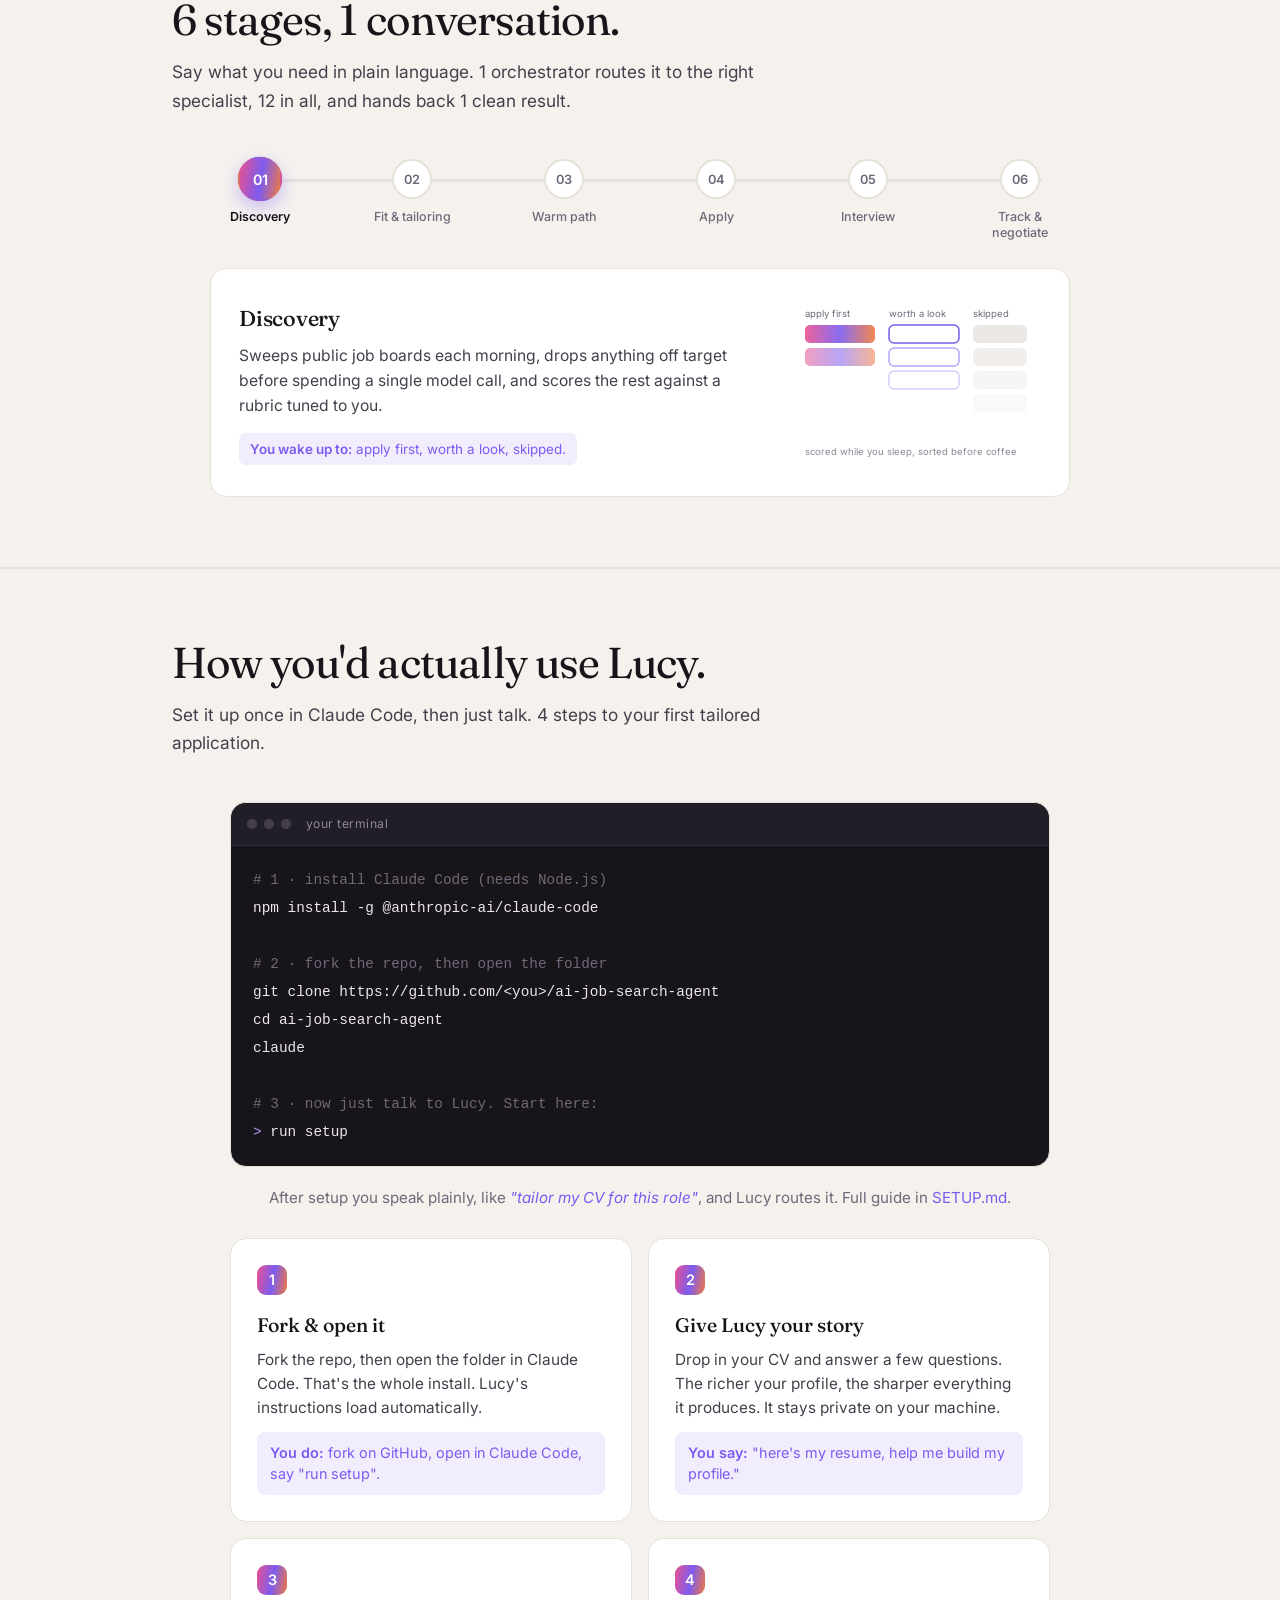
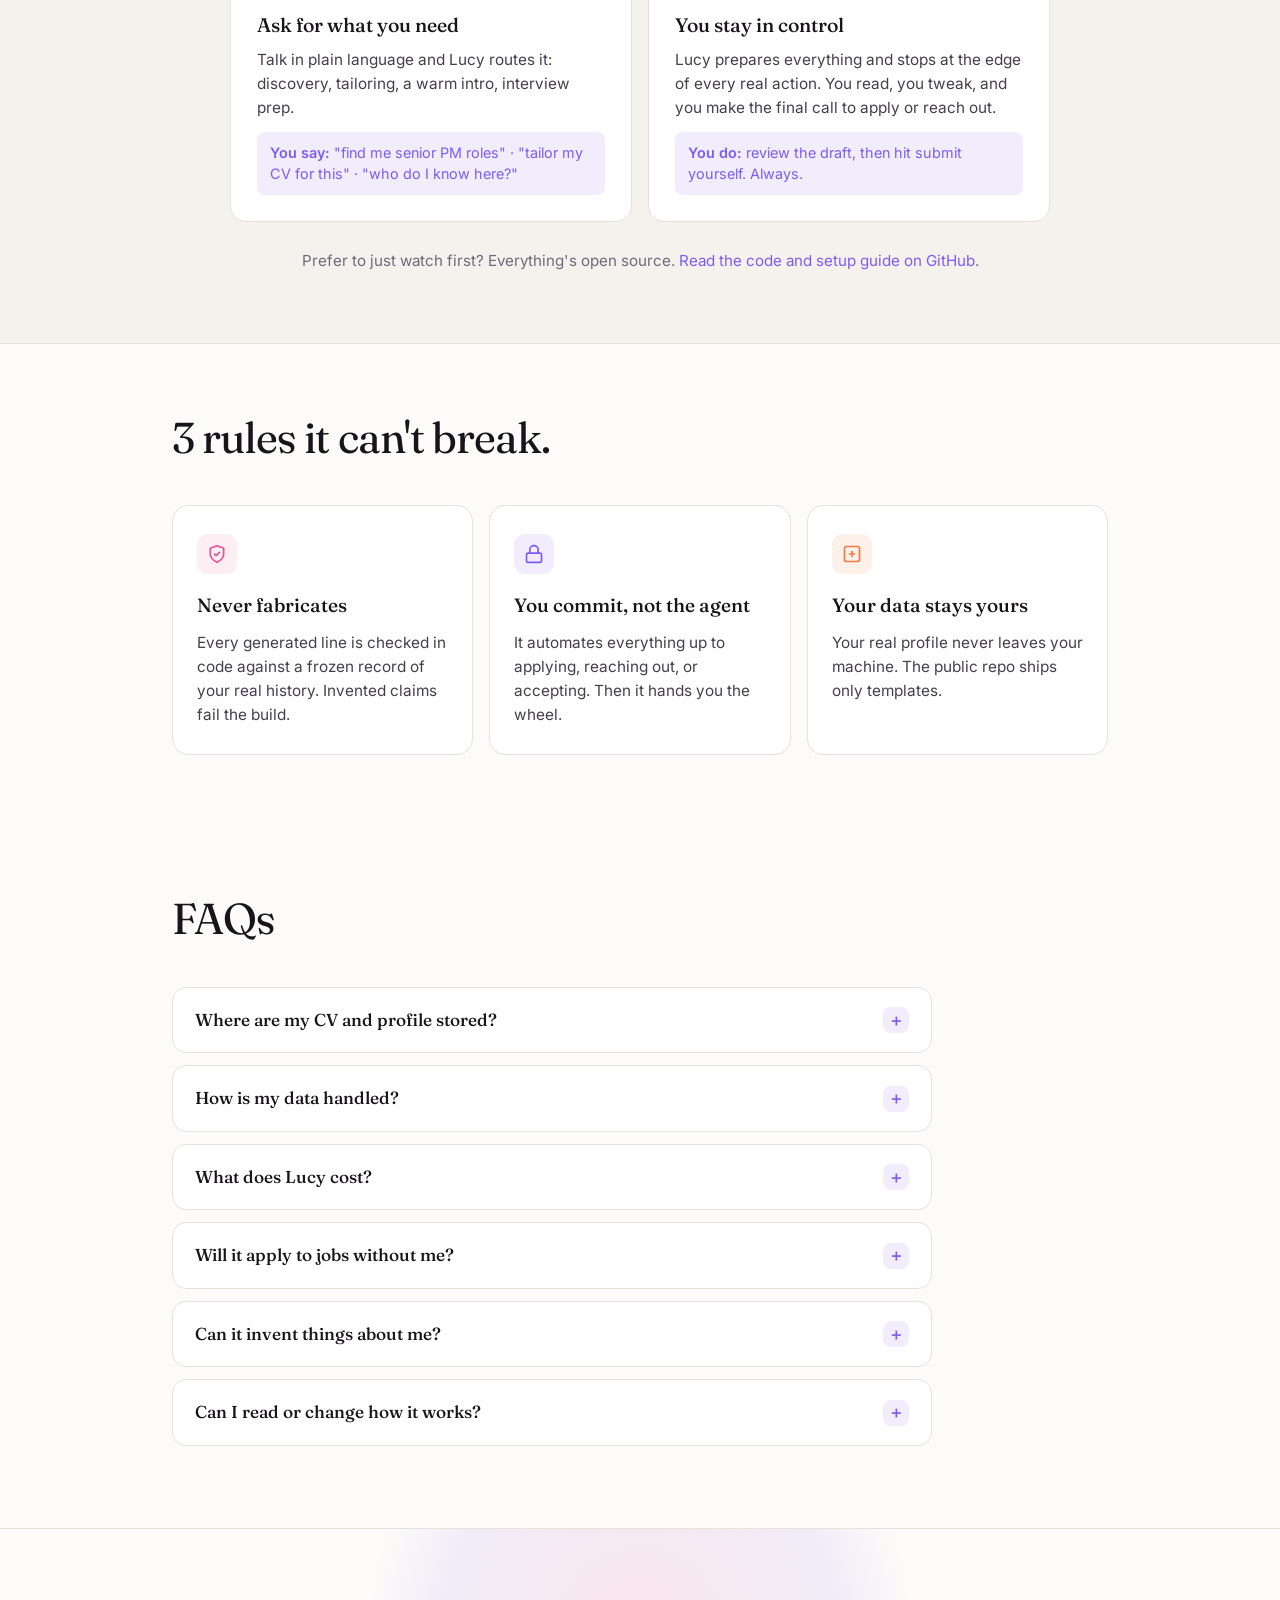
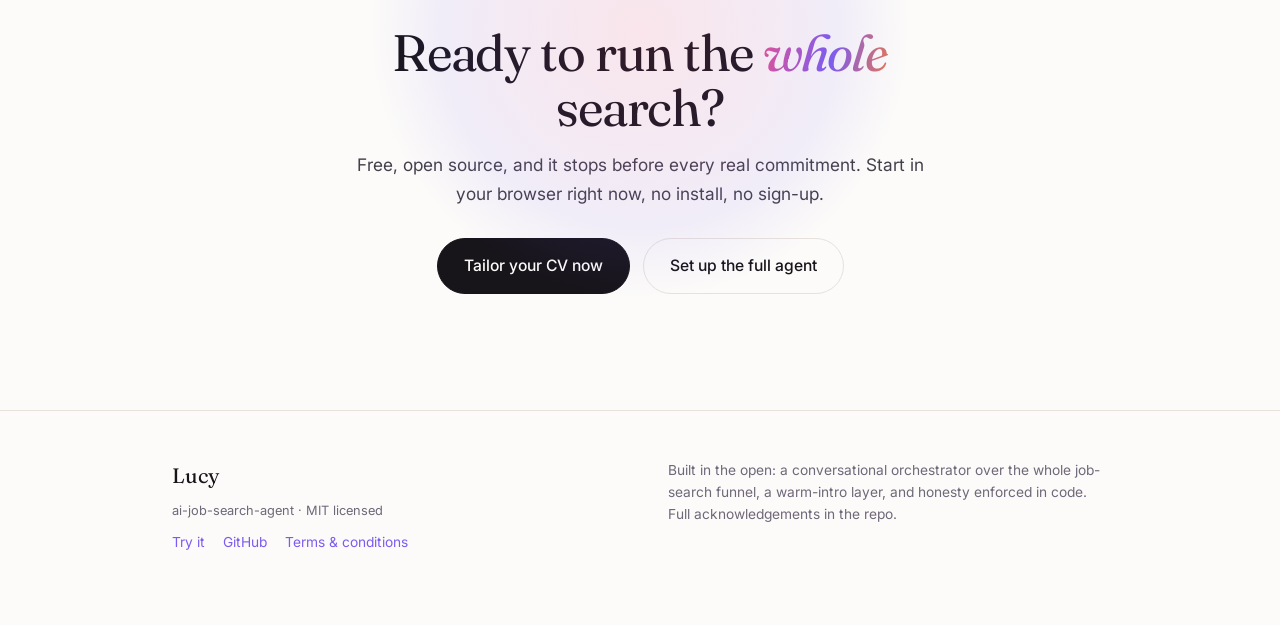
==== commit 172a9d62: "Remove the all-caps eyebrow labels from the public site Letter-spaced uppercase micro-headers above " ====
--- a/docs/index.html
+++ b/docs/index.html
@@ -4,23 +4,10 @@
 <meta charset="UTF-8">
 <meta name="viewport" content="width=device-width, initial-scale=1.0">
 <title>Lucy: one agent for the whole job search</title>
-<link rel="icon" type="image/svg+xml" href="assets/logo/favicon.svg">
-<link rel="icon" type="image/png" sizes="32x32" href="assets/logo/icon-32.png">
-<link rel="icon" type="image/png" sizes="16x16" href="assets/logo/icon-16.png">
-<link rel="apple-touch-icon" href="assets/logo/apple-touch-icon.png">
 <meta name="description" content="Lucy is a conversational multi-agent system that runs the entire job-search funnel: discovery, tailoring, mutual connections, interview prep. Built on Claude Code, open source.">
 <meta property="og:title" content="Lucy: one agent for the whole job search">
 <meta property="og:description" content="A conversational agent that runs the entire job-search funnel. Open source, built on Claude Code.">
 <meta property="og:type" content="website">
-<meta property="og:url" content="https://himadritrying.github.io/ai-job-search-agent/">
-<meta property="og:image" content="https://himadritrying.github.io/ai-job-search-agent/assets/social/og.png">
-<meta property="og:image:width" content="1200">
-<meta property="og:image:height" content="630">
-<meta property="og:site_name" content="Lucy">
-<meta name="twitter:card" content="summary_large_image">
-<meta name="twitter:title" content="Lucy: one agent for the whole job search">
-<meta name="twitter:description" content="A conversational agent that runs the entire job-search funnel. Open source, built on Claude Code.">
-<meta name="twitter:image" content="https://himadritrying.github.io/ai-job-search-agent/assets/social/og.png">
 <link rel="preconnect" href="https://fonts.googleapis.com">
 <link rel="preconnect" href="https://fonts.gstatic.com" crossorigin>
 <link href="https://fonts.googleapis.com/css2?family=Fraunces:opsz,wght@9..144,400;9..144,500&family=Inter:wght@400;500;600&display=swap" rel="stylesheet">
@@ -42,14 +29,11 @@
   @media(max-width:640px){.wrap{padding:0 22px}body{font-size:16px}}
   a{color:var(--violet);text-decoration:none}
   a:hover{text-decoration:underline}
-  .eyebrow{font-family:var(--sans);font-size:.74rem;font-weight:600;letter-spacing:.14em;
-    text-transform:uppercase;background:var(--grad);-webkit-background-clip:text;
-    background-clip:text;color:transparent}
   /* Gradient-filled text is painted inside the inline box, which is shorter and
      narrower than tall or italic glyphs. Padding grows that box so ascenders,
      descenders and italic overhangs stay filled; the negative margin keeps the
      horizontal padding from shifting the text that follows. */
-  .eyebrow,h1 em,.story .turn,.whoami .lead em,.cta-end h2 em{
+  h1 em,.story .turn,.whoami .lead em,.cta-end h2 em{
     padding-top:.2em;padding-bottom:.2em;padding-right:.09em;margin-right:-.09em}
 
   nav{position:sticky;top:0;z-index:50;background:rgba(252,251,249,.85);
@@ -102,7 +86,7 @@
   section{padding:70px 0}
   .head{max-width:640px;margin-bottom:44px}
   .head h2{font-family:var(--display);font-weight:400;font-size:clamp(1.9rem,4.2vw,2.7rem);
-    letter-spacing:-.022em;line-height:1.1;margin:12px 0 14px}
+    letter-spacing:-.022em;line-height:1.1;margin:0 0 14px}
   .head p{color:var(--ink-2);font-size:1.08rem}
 
   /* about me */
@@ -167,8 +151,8 @@
   .fpanel .say{display:inline-block;margin-top:14px;font-size:.84rem;color:var(--violet);
     background:var(--violet-soft);border-radius:7px;padding:5px 11px}
   .fpanel .say b{font-weight:600}
-  .flag{display:inline-block;font-size:.66rem;font-weight:600;letter-spacing:.1em;text-transform:uppercase;
-    color:var(--pink);border:1px solid var(--pink);border-radius:6px;padding:2px 8px;margin-bottom:9px}
+  .flag{display:inline-block;font-size:.78rem;font-weight:500;
+    color:var(--pink);border:1px solid var(--pink);border-radius:6px;padding:2px 9px;margin-bottom:9px}
   @media(max-width:640px){.fpanel{padding:20px 22px}}
   .fgrid{display:grid;grid-template-columns:1fr 250px;gap:28px;align-items:center}
   .fviz{width:250px;height:175px;flex:none}
@@ -182,7 +166,7 @@
     width:720px;height:720px;border-radius:50%;pointer-events:none;
     background:radial-gradient(closest-side,rgba(233,81,143,.13),rgba(124,92,240,.09) 55%,transparent 75%)}
   .cta-end h2{font-family:var(--display);font-weight:400;font-size:clamp(2rem,5vw,3.2rem);
-    letter-spacing:-.022em;line-height:1.08;margin:14px auto 16px;max-width:18ch}
+    letter-spacing:-.022em;line-height:1.08;margin:0 auto 16px;max-width:18ch}
   .cta-end h2 em{font-style:italic;background:var(--grad);-webkit-background-clip:text;
     background-clip:text;color:transparent}
   .cta-end p{color:var(--ink-2);font-size:1.08rem;max-width:52ch;margin:0 auto}
@@ -255,19 +239,16 @@
   footer{border-top:1px solid var(--line);padding:48px 0 72px;margin-top:20px}
   footer .wrap{display:flex;justify-content:space-between;gap:24px;flex-wrap:wrap;align-items:flex-start}
   footer .credits{font-size:.86rem;color:var(--ink-3);max-width:440px;line-height:1.6}
-  footer .foot-logo{font-family:var(--display);font-size:1.3rem;margin-bottom:6px;display:flex;align-items:center;gap:.4em}
-  footer .foot-logo img{border-radius:6px;display:block;position:relative;top:-1px}
+  footer .foot-logo{font-family:var(--display);font-size:1.3rem;margin-bottom:6px}
   footer .lic{font-size:.8rem;color:var(--ink-3)}
   footer .foot-links{display:flex;gap:18px;margin-top:10px;font-size:.86rem}
-  .logo{display:inline-flex;align-items:center;gap:.46em}
-  .logo .mark{display:block;border-radius:7px;flex:none;position:relative;top:-1px}
 </style>
 </head>
 <body>
 
 <nav>
   <div class="wrap">
-    <a class="logo" href="#top"><img class="mark" src="assets/logo/lucy-mark.svg" alt="" width="26" height="26"><span>Lucy</span></a>
+    <a class="logo" href="#top">Lucy</a>
     <div class="nav-links">
       <a class="nav-link" href="#how">How Lucy works</a>
       <a class="nav-link" href="https://github.com/HimadriTrying/ai-job-search-agent" target="_blank" rel="noopener">GitHub</a>
@@ -292,8 +273,7 @@
 
 <div class="story">
   <div class="wrap">
-    <span class="eyebrow">Why this exists</span>
-    <p style="margin-top:14px">Applying is the easy half. Everyone can see the posting, and everyone sends the same tailored CV.</p>
+    <p>Applying is the easy half. Everyone can see the posting, and everyone sends the same tailored CV.</p>
     <p>What actually moves the needle is quieter: <span class="turn">knowing someone on the inside.</span>
       A warm introduction changes your odds more than any keyword ever will.</p>
     <div class="pull"><span>The job search is a funnel of 6 stages, and most tools solve exactly 1.</span></div>
@@ -302,8 +282,7 @@
 
 <section class="cred">
   <div class="wrap">
-    <span class="eyebrow">About me</span>
-    <div class="whoami" style="margin-top:26px">
+    <div class="whoami">
       <div class="pfp">
         <div class="disc"></div>
         <img src="assets/profile.jpg" alt="Portrait of Lucy's builder" onerror="this.remove()">
@@ -347,7 +326,6 @@
 <section class="funnel" id="how">
   <div class="wrap">
     <div class="head">
-      <span class="eyebrow">How Lucy works</span>
       <h2>6 stages, 1 conversation.</h2>
       <p>Say what you need in plain language. 1 orchestrator routes it to the right specialist,
         12 in all, and hands back 1 clean result.</p>
@@ -527,7 +505,6 @@
 <section class="start" id="start">
   <div class="wrap">
     <div class="head">
-      <span class="eyebrow">Getting started</span>
       <h2>How you'd actually use Lucy.</h2>
       <p>Set it up once in Claude Code, then just talk. 4 steps to your first tailored application.</p>
     </div>
@@ -578,7 +555,6 @@
 <section>
   <div class="wrap">
     <div class="head">
-      <span class="eyebrow">Why you can trust it</span>
       <h2>3 rules it can't break.</h2>
     </div>
     <div class="grid3">
@@ -601,7 +577,6 @@
 <section id="faq">
   <div class="wrap">
     <div class="head">
-      <span class="eyebrow">Good to know</span>
       <h2>FAQs</h2>
     </div>
     <div class="faq-list">
@@ -647,7 +622,6 @@
 
 <section class="cta-end">
   <div class="wrap">
-    <span class="eyebrow">Your move</span>
     <h2>Ready to run the <em>whole</em> search?</h2>
     <p>Free, open source, and it stops before every real commitment. Start in your browser right now,
       no install, no sign-up.</p>
@@ -661,7 +635,7 @@
 <footer>
   <div class="wrap">
     <div>
-      <div class="foot-logo"><img src="assets/logo/lucy-mark.svg" alt="" width="22" height="22"><span>Lucy</span></div>
+      <div class="foot-logo">Lucy</div>
       <div class="lic">ai-job-search-agent · MIT licensed</div>
       <div class="foot-links">
         <a href="try.html">Try it</a>
